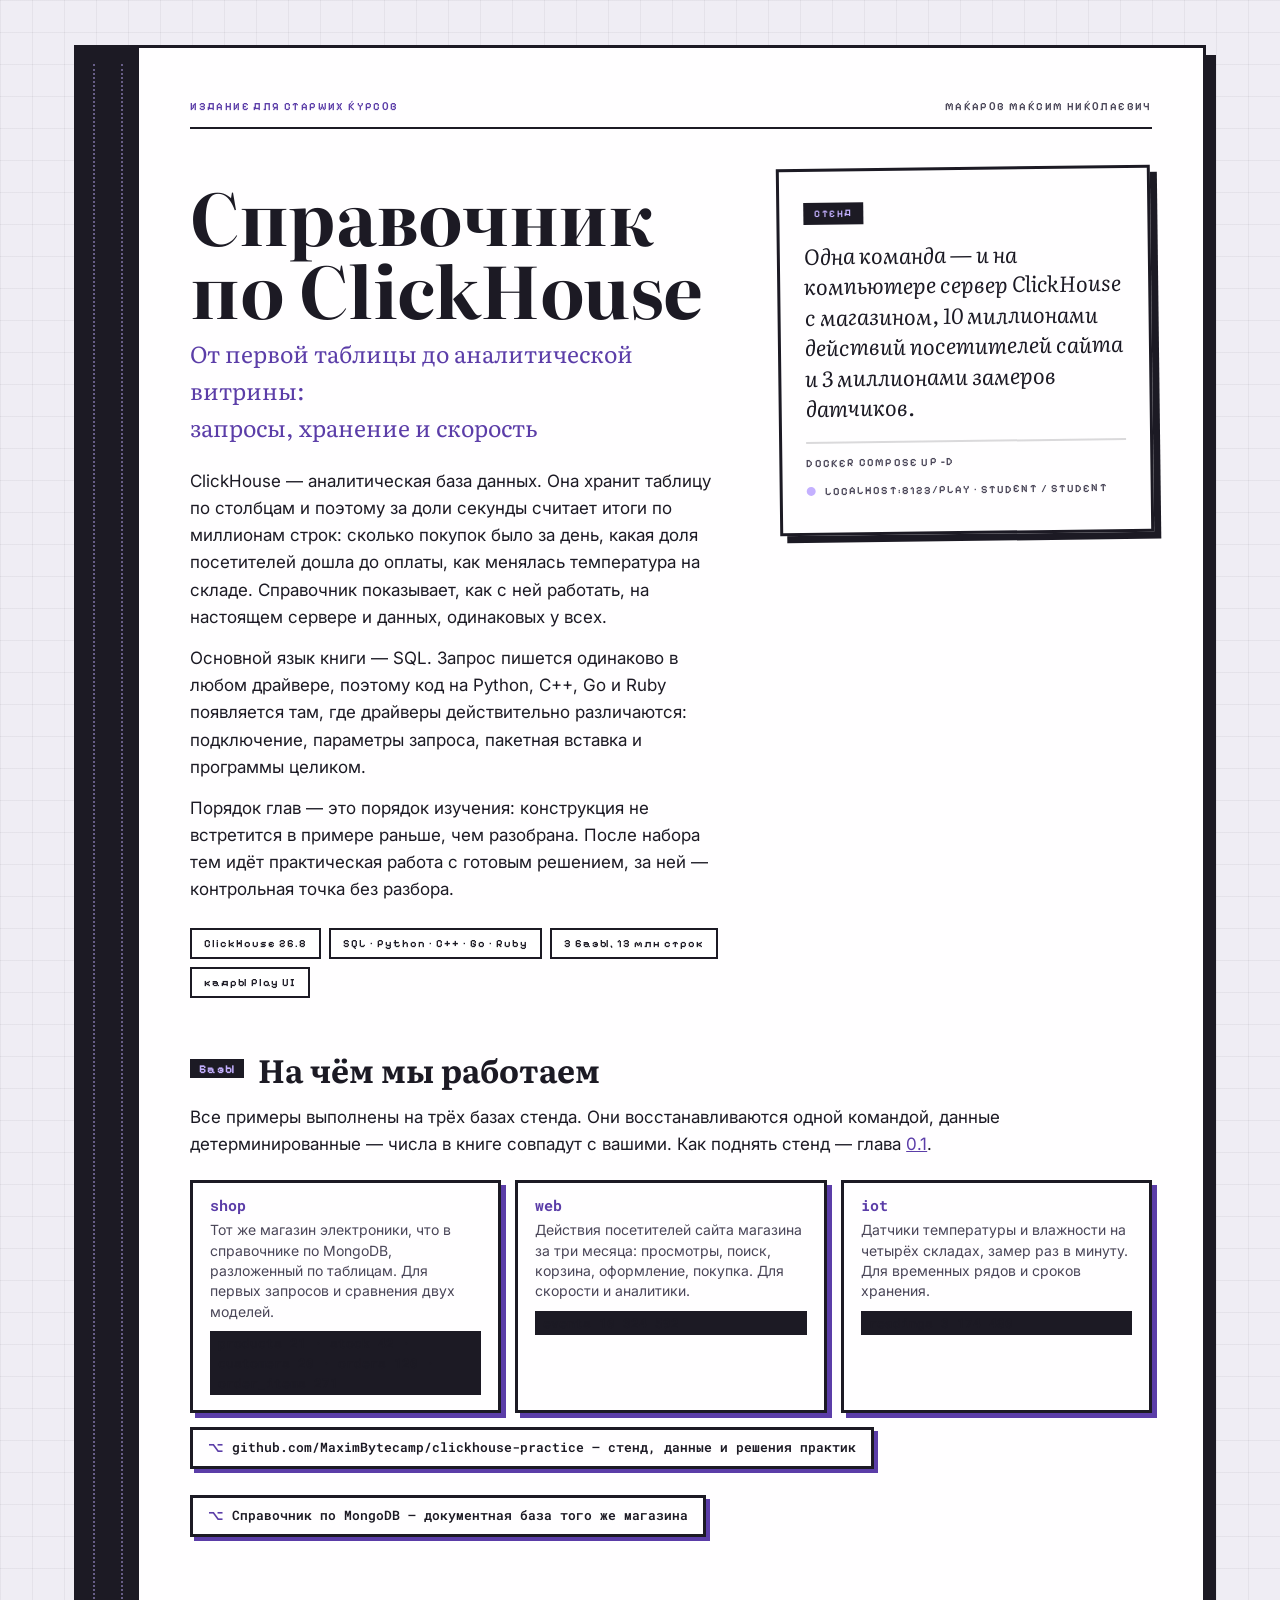
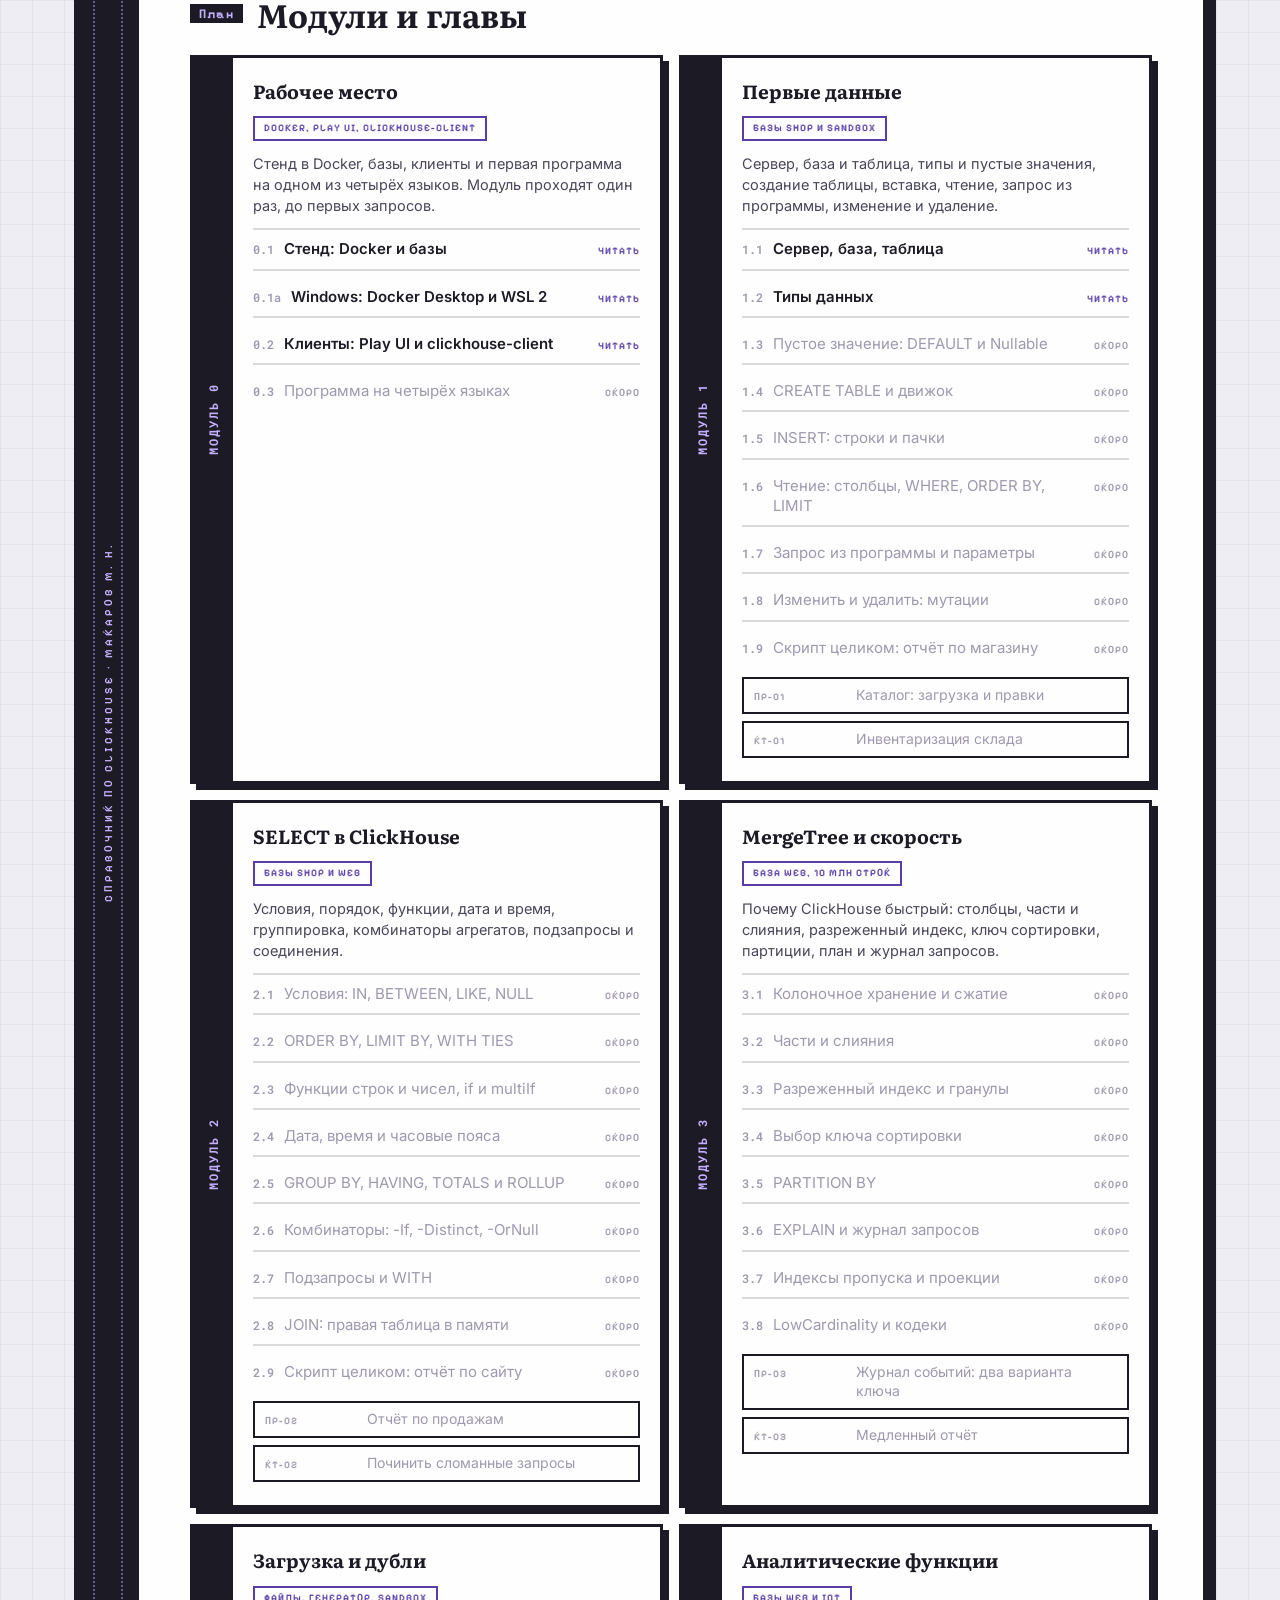
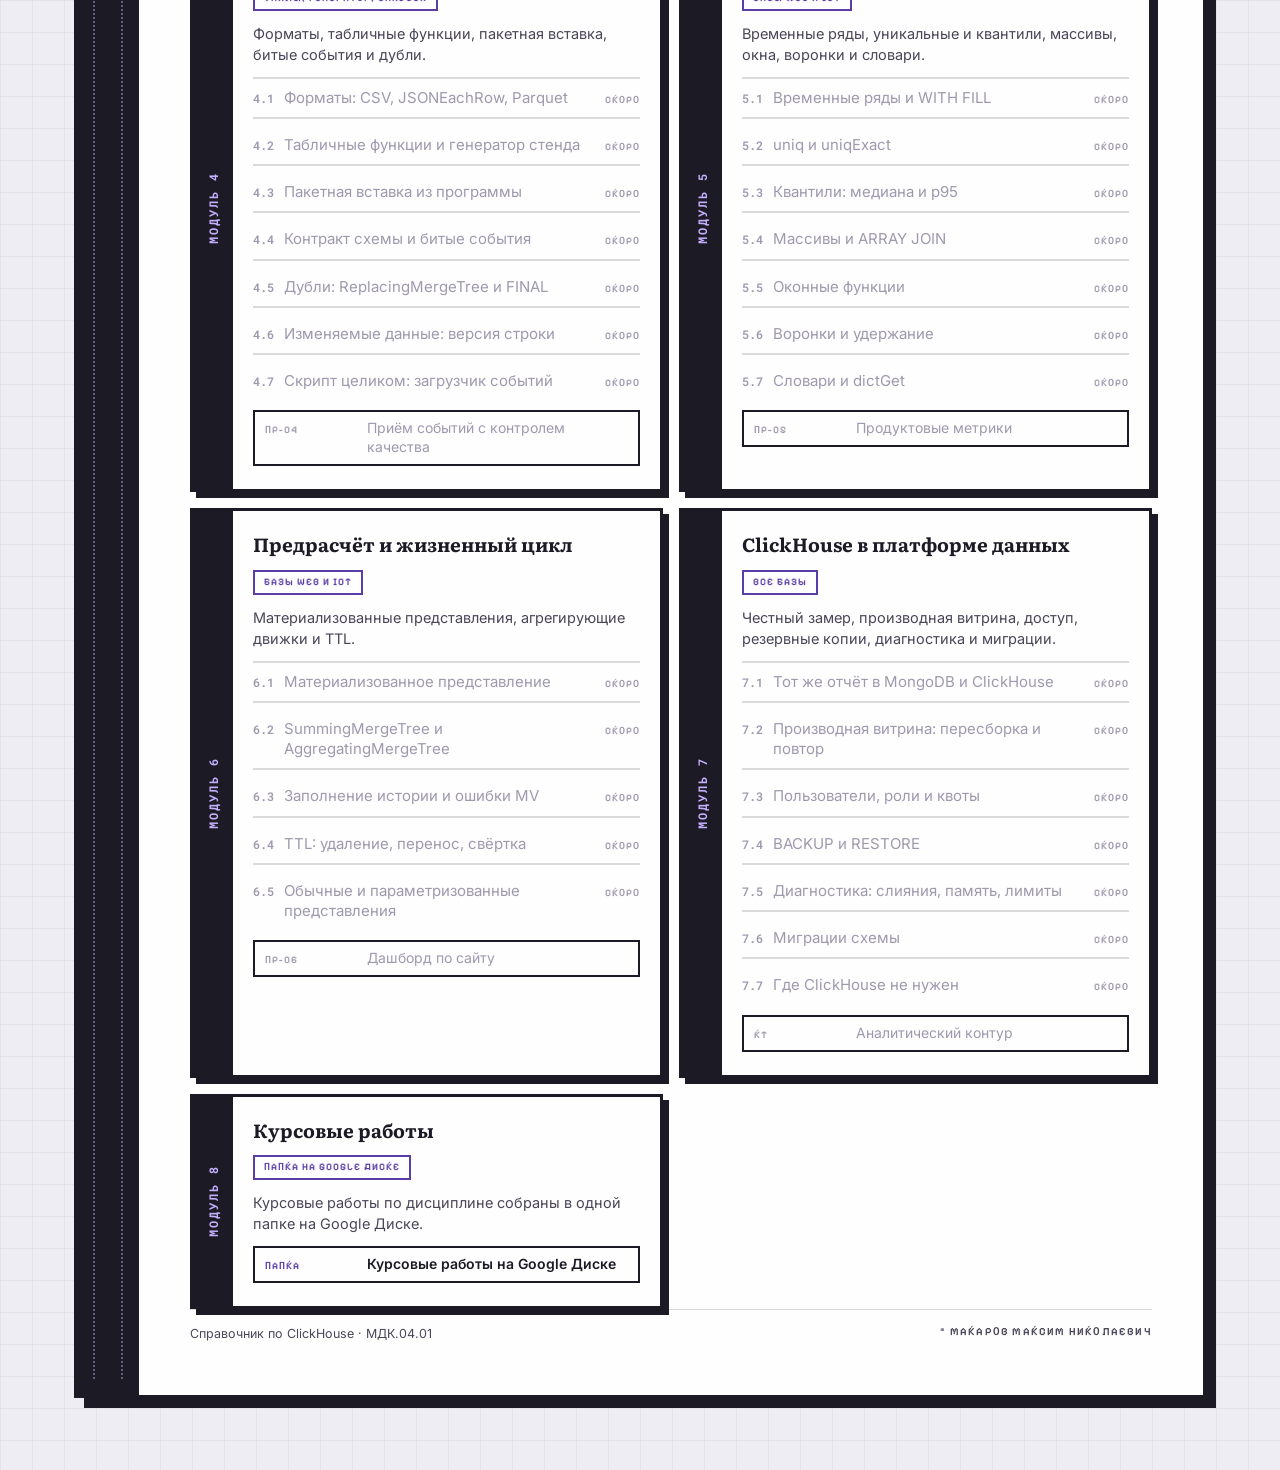
==== index.html @ 6fe7186e "Справочник по ClickHouse: глава 0.1а «Windows: Docker Desktop и WSL 2» — слои снизу вверх (схема и «" ====
<!doctype html>
<html lang="ru">
<head>
  <meta charset="utf-8">
  <meta name="viewport" content="width=device-width, initial-scale=1">
  <meta name="theme-color" content="#1C1A24">
  <title>Справочник по ClickHouse</title>
  <link rel="preconnect" href="https://fonts.googleapis.com">
  <link rel="preconnect" href="https://fonts.gstatic.com" crossorigin>
  <link href="https://fonts.googleapis.com/css2?family=Inter:wght@400;500;600;700;800&family=Literata:ital,opsz,wght@0,7..72,600;0,7..72,700;1,7..72,400&family=Pixelify+Sans:wght@500;600;700&family=Roboto+Mono:wght@400;500;700&display=swap" rel="stylesheet">
  <link rel="stylesheet" href="styles.css">
  <style>
    .cover { display: grid; grid-template-columns: minmax(0, 1.15fr) minmax(260px, .8fr); gap: clamp(24px, 4vw, 56px); align-items: start; }
    .cover h1 { margin: 12px 0 10px; font-family: var(--display); font-size: clamp(36px, 5.6vw, 74px); line-height: 1.02; letter-spacing: -.5px; }
    .cover__sub { margin: 0 0 22px; font-family: var(--display); font-size: clamp(17px, 1.8vw, 26px); color: var(--leaf); }
    .cover__meta { display: flex; flex-wrap: wrap; gap: 8px; margin: 24px 0 0; }
    .cover__meta span { padding: 8px 12px; border: 2px solid var(--ink); background: #fff; font: 600 11px/1 var(--pixel); letter-spacing: 1px; }

    /* Обложка справа: лист-логотип и живой сервер. */
    .card-stand { padding: 26px 24px 22px; border: 3px solid var(--ink); background: var(--page); box-shadow: 7px 7px 0 var(--ink); transform: rotate(-.7deg); }
    .card-stand__tag { display: inline-block; margin: 0 0 16px; padding: 6px 11px; background: var(--ink); color: var(--leaf-bright); font: 600 10px/1 var(--pixel); letter-spacing: 1.4px; text-transform: uppercase; }
    .card-stand blockquote { margin: 0 0 18px; font-family: var(--display); font-style: italic; font-size: clamp(18px, 1.7vw, 24px); line-height: 1.4; }
    .card-stand__sign { display: block; padding-top: 12px; border-top: 2px solid var(--rule); font: 600 11px/1.5 var(--pixel); letter-spacing: 1.2px; text-transform: uppercase; color: var(--ink-soft); }
    .card-stand__live { display: flex; align-items: center; gap: 9px; margin-top: 14px; font: 600 11px/1 var(--pixel); letter-spacing: 1.1px; text-transform: uppercase; color: var(--ink-soft); }

    .dbs { display: grid; grid-template-columns: repeat(auto-fit, minmax(230px, 1fr)); gap: 14px; margin: 22px 0 8px; }
    .db { padding: 15px 17px; border: 3px solid var(--ink); background: var(--page); box-shadow: 5px 5px 0 var(--leaf); }
    .db b { display: block; font: 700 15px/1 var(--mono); color: var(--leaf); margin-bottom: 7px; }
    .db p { margin: 0 0 9px; font-size: 14px; line-height: 1.45; color: var(--ink-soft); }
    .db code { display: block; font-size: 12.5px; color: var(--ink); }

    .modules { display: grid; grid-template-columns: repeat(auto-fill, minmax(min(330px, 100%), 1fr)); gap: 16px; margin-top: 22px; }
    .module { display: grid; grid-template-columns: 40px minmax(0, 1fr); border: 3px solid var(--ink); background: var(--page); box-shadow: 6px 6px 0 var(--ink); }
    .module__spine { background: var(--ink); color: var(--leaf-bright); display: flex; align-items: center; justify-content: center; }
    .module__spine b { writing-mode: vertical-rl; transform: rotate(180deg); font: 700 12px/1 var(--mono); letter-spacing: 2px; }
    .module__body { padding: 18px 20px 16px; }
    .module h3 { margin: 0 0 6px; font-family: var(--display); font-size: 19px; }
    .module > .module__body > p { margin: 0 0 12px; font-size: 14.5px; line-height: 1.45; color: var(--ink-soft); }
    .module__db { display: inline-block; margin-bottom: 12px; padding: 3px 9px; border: 2px solid var(--leaf); font: 600 10px/1.5 var(--pixel); letter-spacing: 1px; text-transform: uppercase; color: var(--leaf); }
    .toc { margin: 0; padding: 0; list-style: none; border-top: 2px solid var(--rule); }
    .toc li { border-bottom: 2px solid var(--rule); }
    .toc li:last-child { border-bottom: 0; }
    .toc a, .toc s { display: flex; align-items: baseline; gap: 10px; padding: 9px 0; text-decoration: none; font-size: 15px; }
    .toc a { color: var(--ink); font-weight: 600; }
    .toc a:hover { color: var(--leaf); }
    .toc s { color: var(--ink-faint); text-decoration: none; }
    .toc a > span, .toc s > span { flex: 1 1 auto; min-width: 0; line-height: 1.35; }
    .toc b { flex: 0 0 auto; font: 600 12px/1.4 var(--mono); color: var(--ink-faint); }
    .toc em { flex: 0 0 auto; margin-left: auto; font: 600 10px/1 var(--pixel); letter-spacing: 1px; text-transform: uppercase; font-style: normal; color: var(--leaf); }
    .toc s em { color: var(--ink-faint); }
    .toc--work { margin-top: 10px; border-top: 0; }
    .toc--work li { border-bottom: 0; }
    .toc--work a, .toc--work s { padding: 7px 10px; margin-top: 6px; border: 2px solid var(--ink); font-size: 14px; }
    .toc--work .work-kind { font: 600 10px/1 var(--pixel); letter-spacing: 1px; text-transform: uppercase; color: var(--leaf); }
    .toc--work s .work-kind { color: var(--ink-faint); }
    /* Подпись вида работы — колонка постоянной ширины: название не наезжает на неё и не съезжает к середине. */
    .toc--work .work-kind { flex: 0 0 92px; white-space: nowrap; }
    /* Карточка соседнего справочника System design: заметнее обычной ссылки. */
    .sd-card { display: grid; grid-template-columns: minmax(0, 1fr) auto; gap: 14px 22px; align-items: center; margin: 22px 0 10px; padding: 20px 22px; border: 3px solid var(--ink); background: var(--ink); color: #fff; text-decoration: none; box-shadow: 8px 8px 0 #0B6E8A; transition: transform .15s ease, box-shadow .15s ease; }
    .sd-card:hover { color: #fff; transform: translate(-2px, -2px); box-shadow: 10px 10px 0 var(--leaf-bright); }
    .sd-card__scheme { grid-column: 1 / -1; display: flex; flex-wrap: wrap; align-items: center; gap: 6px; }
    .sd-card__scheme i { padding: 4px 9px; border: 2px solid #4FC3DD; color: #D6EEF3; font: 600 11px/1.3 var(--mono); font-style: normal; }
    .sd-card__scheme b { color: #4FC3DD; font: 700 14px/1 var(--mono); }
    .sd-card__text { display: block; }
    .sd-card__tag { display: block; margin-bottom: 4px; font: 600 10.5px/1.4 var(--pixel); letter-spacing: 1.3px; text-transform: uppercase; color: #4FC3DD; }
    .sd-card strong { display: block; margin-bottom: 6px; font-family: var(--display); font-size: clamp(21px, 2.4vw, 28px); line-height: 1.15; }
    .sd-card__text > span:last-child { display: block; font-size: 15px; line-height: 1.5; color: #C8D9D2; }
    .sd-card__go { padding: 12px 18px; background: #4FC3DD; color: var(--ink); font: 700 12px/1.3 var(--mono); letter-spacing: 1px; text-transform: uppercase; white-space: nowrap; }
    @media (max-width: 700px) { .sd-card { grid-template-columns: 1fr; } .sd-card__go { justify-self: start; } }
  </style>
</head>
<body>
  <div class="book">
    <div class="book__body">
      <div class="spine"><span>Справочник по ClickHouse · Макаров М. Н.</span></div>

      <main class="leaf">
        <div class="running">
          <p class="eyebrow">Издание для старших курсов</p>
          <p class="running__folio">Макаров Максим Николаевич</p>
        </div>

        <section class="cover">
          <div>
            <h1>Справочник<br>по ClickHouse</h1>
            <p class="cover__sub">От первой таблицы до аналитической витрины:<br>запросы, хранение и скорость</p>
            <p>ClickHouse — аналитическая база данных. Она хранит таблицу по столбцам и поэтому за доли секунды считает итоги по миллионам строк: сколько покупок было за день, какая доля посетителей дошла до оплаты, как менялась температура на складе. Справочник показывает, как с ней работать, на настоящем сервере и данных, одинаковых у всех.</p>
            <p>Основной язык книги — SQL. Запрос пишется одинаково в любом драйвере, поэтому код на Python, C++, Go и Ruby появляется там, где драйверы действительно различаются: подключение, параметры запроса, пакетная вставка и программы целиком.</p>
            <p>Порядок глав — это порядок изучения: конструкция не встретится в примере раньше, чем разобрана. После набора тем идёт практическая работа с готовым решением, за ней — контрольная точка без разбора.</p>
            <div class="cover__meta">
              <span>ClickHouse 26.8</span><span>SQL · Python · C++ · Go · Ruby</span><span>3 базы, 13 млн строк</span><span>кадры Play UI</span>
            </div>
          </div>

          <aside class="card-stand">
            <span class="card-stand__tag">Стенд</span>
            <blockquote>Одна команда — и на компьютере сервер ClickHouse с магазином, 10 миллионами действий посетителей сайта и 3 миллионами замеров датчиков.</blockquote>
            <span class="card-stand__sign">docker compose up -d</span>
            <p class="card-stand__live"><span class="pulse"></span> localhost:8123/play · student / student</p>
          </aside>
        </section>

        <h2><span class="sec">Базы</span>На чём мы работаем</h2>
        <p>Все примеры выполнены на трёх базах стенда. Они восстанавливаются одной командой, данные детерминированные — числа в книге совпадут с вашими. Как поднять стенд — глава <a href="temy/01-stend/index.html">0.1</a>.</p>
        <div class="dbs">
          <article class="db">
            <b>shop</b>
            <p>Тот же магазин электроники, что в справочнике по MongoDB, разложенный по таблицам. Для первых запросов и сравнения двух моделей.</p>
            <code>products 21 · stock 42 · customers 20 · orders 120 · order_items 271</code>
          </article>
          <article class="db">
            <b>web</b>
            <p>Действия посетителей сайта магазина за три месяца: просмотры, поиск, корзина, оформление, покупка. Для скорости и аналитики.</p>
            <code>events 10 324 592</code>
          </article>
          <article class="db">
            <b>iot</b>
            <p>Датчики температуры и влажности на четырёх складах, замер раз в минуту. Для временных рядов и сроков хранения.</p>
            <code>readings 3 174 480</code>
          </article>
        </div>
        <p><a class="repo" href="https://github.com/MaximBytecamp/clickhouse-practice">github.com/MaximBytecamp/clickhouse-practice — стенд, данные и решения практик</a></p>
        <p><a class="repo" href="https://maximbytecamp.github.io/mongodb_theory_makarov/">Справочник по MongoDB — документная база того же магазина</a></p>

        <h2 id="modules"><span class="sec">План</span>Модули и главы</h2>

        <div class="modules">
          <article class="module">
            <div class="module__spine"><b>МОДУЛЬ 0</b></div>
            <div class="module__body">
              <h3>Рабочее место</h3>
              <span class="module__db">Docker, Play UI, clickhouse-client</span>
              <p>Стенд в Docker, базы, клиенты и первая программа на одном из четырёх языков. Модуль проходят один раз, до первых запросов.</p>
              <ul class="toc">
                <li><a href="temy/01-stend/index.html"><b>0.1</b><span>Стенд: Docker и базы</span><em>читать</em></a></li>
                <li><a href="temy/01a-windows-wsl/index.html"><b>0.1а</b><span>Windows: Docker Desktop и WSL 2</span><em>читать</em></a></li>
                <li><a href="temy/02-klienty/index.html"><b>0.2</b><span>Клиенты: Play UI и clickhouse-client</span><em>читать</em></a></li>
                <li><s><b>0.3</b><span>Программа на четырёх языках</span><em>скоро</em></s></li>
              </ul>
            </div>
          </article>
          <article class="module">
            <div class="module__spine"><b>МОДУЛЬ 1</b></div>
            <div class="module__body">
              <h3>Первые данные</h3>
              <span class="module__db">базы shop и sandbox</span>
              <p>Сервер, база и таблица, типы и пустые значения, создание таблицы, вставка, чтение, запрос из программы, изменение и удаление.</p>
              <ul class="toc">
                <li><a href="temy/11-server-baza-tablica/index.html"><b>1.1</b><span>Сервер, база, таблица</span><em>читать</em></a></li>
                <li><a href="temy/12-tipy/index.html"><b>1.2</b><span>Типы данных</span><em>читать</em></a></li>
                <li><s><b>1.3</b><span>Пустое значение: DEFAULT и Nullable</span><em>скоро</em></s></li>
                <li><s><b>1.4</b><span>CREATE TABLE и движок</span><em>скоро</em></s></li>
                <li><s><b>1.5</b><span>INSERT: строки и пачки</span><em>скоро</em></s></li>
                <li><s><b>1.6</b><span>Чтение: столбцы, WHERE, ORDER BY, LIMIT</span><em>скоро</em></s></li>
                <li><s><b>1.7</b><span>Запрос из программы и параметры</span><em>скоро</em></s></li>
                <li><s><b>1.8</b><span>Изменить и удалить: мутации</span><em>скоро</em></s></li>
                <li><s><b>1.9</b><span>Скрипт целиком: отчёт по магазину</span><em>скоро</em></s></li>
              </ul>
              <ul class="toc toc--work">
                <li><s><span class="work-kind">ПР-01</span><span>Каталог: загрузка и правки</span></s></li>
                <li><s><span class="work-kind">КТ-01</span><span>Инвентаризация склада</span></s></li>
              </ul>
            </div>
          </article>
          <article class="module">
            <div class="module__spine"><b>МОДУЛЬ 2</b></div>
            <div class="module__body">
              <h3>SELECT в ClickHouse</h3>
              <span class="module__db">базы shop и web</span>
              <p>Условия, порядок, функции, дата и время, группировка, комбинаторы агрегатов, подзапросы и соединения.</p>
              <ul class="toc">
                <li><s><b>2.1</b><span>Условия: IN, BETWEEN, LIKE, NULL</span><em>скоро</em></s></li>
                <li><s><b>2.2</b><span>ORDER BY, LIMIT BY, WITH TIES</span><em>скоро</em></s></li>
                <li><s><b>2.3</b><span>Функции строк и чисел, if и multiIf</span><em>скоро</em></s></li>
                <li><s><b>2.4</b><span>Дата, время и часовые пояса</span><em>скоро</em></s></li>
                <li><s><b>2.5</b><span>GROUP BY, HAVING, TOTALS и ROLLUP</span><em>скоро</em></s></li>
                <li><s><b>2.6</b><span>Комбинаторы: -If, -Distinct, -OrNull</span><em>скоро</em></s></li>
                <li><s><b>2.7</b><span>Подзапросы и WITH</span><em>скоро</em></s></li>
                <li><s><b>2.8</b><span>JOIN: правая таблица в памяти</span><em>скоро</em></s></li>
                <li><s><b>2.9</b><span>Скрипт целиком: отчёт по сайту</span><em>скоро</em></s></li>
              </ul>
              <ul class="toc toc--work">
                <li><s><span class="work-kind">ПР-02</span><span>Отчёт по продажам</span></s></li>
                <li><s><span class="work-kind">КТ-02</span><span>Починить сломанные запросы</span></s></li>
              </ul>
            </div>
          </article>
          <article class="module">
            <div class="module__spine"><b>МОДУЛЬ 3</b></div>
            <div class="module__body">
              <h3>MergeTree и скорость</h3>
              <span class="module__db">база web, 10 млн строк</span>
              <p>Почему ClickHouse быстрый: столбцы, части и слияния, разреженный индекс, ключ сортировки, партиции, план и журнал запросов.</p>
              <ul class="toc">
                <li><s><b>3.1</b><span>Колоночное хранение и сжатие</span><em>скоро</em></s></li>
                <li><s><b>3.2</b><span>Части и слияния</span><em>скоро</em></s></li>
                <li><s><b>3.3</b><span>Разреженный индекс и гранулы</span><em>скоро</em></s></li>
                <li><s><b>3.4</b><span>Выбор ключа сортировки</span><em>скоро</em></s></li>
                <li><s><b>3.5</b><span>PARTITION BY</span><em>скоро</em></s></li>
                <li><s><b>3.6</b><span>EXPLAIN и журнал запросов</span><em>скоро</em></s></li>
                <li><s><b>3.7</b><span>Индексы пропуска и проекции</span><em>скоро</em></s></li>
                <li><s><b>3.8</b><span>LowCardinality и кодеки</span><em>скоро</em></s></li>
              </ul>
              <ul class="toc toc--work">
                <li><s><span class="work-kind">ПР-03</span><span>Журнал событий: два варианта ключа</span></s></li>
                <li><s><span class="work-kind">КТ-03</span><span>Медленный отчёт</span></s></li>
              </ul>
            </div>
          </article>
          <article class="module">
            <div class="module__spine"><b>МОДУЛЬ 4</b></div>
            <div class="module__body">
              <h3>Загрузка и дубли</h3>
              <span class="module__db">файлы, генератор, sandbox</span>
              <p>Форматы, табличные функции, пакетная вставка, битые события и дубли.</p>
              <ul class="toc">
                <li><s><b>4.1</b><span>Форматы: CSV, JSONEachRow, Parquet</span><em>скоро</em></s></li>
                <li><s><b>4.2</b><span>Табличные функции и генератор стенда</span><em>скоро</em></s></li>
                <li><s><b>4.3</b><span>Пакетная вставка из программы</span><em>скоро</em></s></li>
                <li><s><b>4.4</b><span>Контракт схемы и битые события</span><em>скоро</em></s></li>
                <li><s><b>4.5</b><span>Дубли: ReplacingMergeTree и FINAL</span><em>скоро</em></s></li>
                <li><s><b>4.6</b><span>Изменяемые данные: версия строки</span><em>скоро</em></s></li>
                <li><s><b>4.7</b><span>Скрипт целиком: загрузчик событий</span><em>скоро</em></s></li>
              </ul>
              <ul class="toc toc--work">
                <li><s><span class="work-kind">ПР-04</span><span>Приём событий с контролем качества</span></s></li>
              </ul>
            </div>
          </article>
          <article class="module">
            <div class="module__spine"><b>МОДУЛЬ 5</b></div>
            <div class="module__body">
              <h3>Аналитические функции</h3>
              <span class="module__db">базы web и iot</span>
              <p>Временные ряды, уникальные и квантили, массивы, окна, воронки и словари.</p>
              <ul class="toc">
                <li><s><b>5.1</b><span>Временные ряды и WITH FILL</span><em>скоро</em></s></li>
                <li><s><b>5.2</b><span>uniq и uniqExact</span><em>скоро</em></s></li>
                <li><s><b>5.3</b><span>Квантили: медиана и p95</span><em>скоро</em></s></li>
                <li><s><b>5.4</b><span>Массивы и ARRAY JOIN</span><em>скоро</em></s></li>
                <li><s><b>5.5</b><span>Оконные функции</span><em>скоро</em></s></li>
                <li><s><b>5.6</b><span>Воронки и удержание</span><em>скоро</em></s></li>
                <li><s><b>5.7</b><span>Словари и dictGet</span><em>скоро</em></s></li>
              </ul>
              <ul class="toc toc--work">
                <li><s><span class="work-kind">ПР-05</span><span>Продуктовые метрики</span></s></li>
              </ul>
            </div>
          </article>
          <article class="module">
            <div class="module__spine"><b>МОДУЛЬ 6</b></div>
            <div class="module__body">
              <h3>Предрасчёт и жизненный цикл</h3>
              <span class="module__db">базы web и iot</span>
              <p>Материализованные представления, агрегирующие движки и TTL.</p>
              <ul class="toc">
                <li><s><b>6.1</b><span>Материализованное представление</span><em>скоро</em></s></li>
                <li><s><b>6.2</b><span>SummingMergeTree и AggregatingMergeTree</span><em>скоро</em></s></li>
                <li><s><b>6.3</b><span>Заполнение истории и ошибки MV</span><em>скоро</em></s></li>
                <li><s><b>6.4</b><span>TTL: удаление, перенос, свёртка</span><em>скоро</em></s></li>
                <li><s><b>6.5</b><span>Обычные и параметризованные представления</span><em>скоро</em></s></li>
              </ul>
              <ul class="toc toc--work">
                <li><s><span class="work-kind">ПР-06</span><span>Дашборд по сайту</span></s></li>
              </ul>
            </div>
          </article>
          <article class="module">
            <div class="module__spine"><b>МОДУЛЬ 7</b></div>
            <div class="module__body">
              <h3>ClickHouse в платформе данных</h3>
              <span class="module__db">все базы</span>
              <p>Честный замер, производная витрина, доступ, резервные копии, диагностика и миграции.</p>
              <ul class="toc">
                <li><s><b>7.1</b><span>Тот же отчёт в MongoDB и ClickHouse</span><em>скоро</em></s></li>
                <li><s><b>7.2</b><span>Производная витрина: пересборка и повтор</span><em>скоро</em></s></li>
                <li><s><b>7.3</b><span>Пользователи, роли и квоты</span><em>скоро</em></s></li>
                <li><s><b>7.4</b><span>BACKUP и RESTORE</span><em>скоро</em></s></li>
                <li><s><b>7.5</b><span>Диагностика: слияния, память, лимиты</span><em>скоро</em></s></li>
                <li><s><b>7.6</b><span>Миграции схемы</span><em>скоро</em></s></li>
                <li><s><b>7.7</b><span>Где ClickHouse не нужен</span><em>скоро</em></s></li>
              </ul>
              <ul class="toc toc--work">
                <li><s><span class="work-kind">КТ</span><span>Аналитический контур</span></s></li>
              </ul>
            </div>
          </article>
          <article class="module">
            <div class="module__spine"><b>МОДУЛЬ 8</b></div>
            <div class="module__body">
              <h3>Курсовые работы</h3>
              <span class="module__db">папка на Google Диске</span>
              <p>Курсовые работы по дисциплине собраны в одной папке на Google Диске.</p>
              <ul class="toc toc--work">
                <li><a href="https://drive.google.com/drive/folders/1jJkZDFJcSgztaFWketCZnz65b5UvsKJO?usp=sharing" target="_blank" rel="noopener"><span class="work-kind">ПАПКА</span><span>Курсовые работы на Google Диске</span></a></li>
              </ul>
            </div>
          </article>
        </div>

        <div class="colophon">
          <span>Справочник по ClickHouse · МДК.04.01</span>
          <span class="author-line">© Макаров Максим Николаевич</span>
        </div>
      </main>
    </div>
  </div>
</body>
</html>
---- styles.css ----
/* Справочник по ClickHouse — типографика, книжная вёрстка и наглядные блоки.
   Автор: Макаров Максим Николаевич

   Файл разделён на части:
     1. переменные и основа        4. блоки данных (документ, коллекция)
     2. книга: корешок и страница  5. конвейер агрегации и анимации
     3. типографика главы          6. кадры Compass, практики, служебное      */

/* ── 1. Переменные и основа ──────────────────────────────────── */
:root {
  /* Палитра: графит и фиолетово-сиреневый. Светлая сирень — заливка и текст
     на чёрном; на светлом фоне акцентный текст — тёмно-фиолетовый. */
  --ink: #1C1A24;
  --ink-soft: #4A4658;
  --ink-faint: #9E99AD;
  --leaf: #5B3DA8;
  --leaf-bright: #C4B0FF;
  --leaf-pale: #F1ECFF;
  --clay: #C2410C;
  --clay-pale: #FDE3D3;
  --violet: #4B4F8A;
  --paper: #EFEDF4;
  --page: #FFFEFF;
  --rule: rgba(28, 26, 36, .16);
  --pixel: "Pixelify Sans", "Roboto Mono", monospace;
  --body: Inter, system-ui, -apple-system, sans-serif;
  --display: Literata, "PT Serif", Georgia, "Times New Roman", serif;
  --mono: "Roboto Mono", "SFMono-Regular", Consolas, monospace;
}

* { box-sizing: border-box; }

body {
  margin: 0;
  background: var(--paper);
  color: var(--ink);
  font-family: var(--body);
  font-size: 17px;
  line-height: 1.6;
  /* Фон-«миллиметровка»: намёк на разлинованную тетрадь, а не на экран. */
  background-image:
    linear-gradient(rgba(28, 26, 36, .05) 1px, transparent 1px),
    linear-gradient(90deg, rgba(28, 26, 36, .05) 1px, transparent 1px);
  background-size: 32px 32px;
  -webkit-font-smoothing: antialiased;
}

a { color: var(--leaf); }
a:hover { color: var(--ink); }
code, kbd, samp { font-family: var(--mono); }
:target { scroll-margin-top: 24px; }

.eyebrow {
  margin: 0;
  font: 600 11px/1.4 var(--pixel);
  letter-spacing: 1.4px;
  text-transform: uppercase;
  color: var(--leaf);
}
.author-line {
  font: 600 11px/1.5 var(--pixel);
  letter-spacing: 1.2px;
  text-transform: uppercase;
  color: var(--ink-soft);
}

/* ── 2. Книга: корешок и блок страниц ────────────────────────── */
.book { max-width: 1180px; margin: 0 auto; padding: 5vh 24px 8vh; }
.book__body {
  display: grid;
  grid-template-columns: 62px minmax(0, 1fr);
  border: 3px solid var(--ink);
  box-shadow: 10px 10px 0 var(--ink);
  background: var(--page);
}

.spine {
  position: relative;
  background: var(--ink);
  color: var(--leaf-pale);
  display: flex; align-items: center; justify-content: center;
  padding: 22px 0;
  overflow: hidden;
}
.spine span {
  writing-mode: vertical-rl;
  transform: rotate(180deg);
  font: 600 11px/1 var(--pixel);
  letter-spacing: 3px;
  text-transform: uppercase;
  white-space: nowrap;
  color: var(--leaf-bright);
}
/* Прошивка корешка — две пунктирные линии. */
.spine::before, .spine::after {
  content: "";
  position: absolute; top: 16px; bottom: 16px;
  border-left: 2px dotted rgba(196, 176, 255, .45);
}
.spine::before { left: 16px; }
.spine::after { right: 16px; }

.leaf { padding: clamp(28px, 4vw, 64px); min-width: 0; }

.running {
  display: flex; justify-content: space-between; align-items: baseline; gap: 16px;
  padding-bottom: 12px;
  border-bottom: 2px solid var(--ink);
  margin-bottom: clamp(24px, 3vw, 44px);
}
.running__folio { margin: 0; font: 600 11px/1.4 var(--pixel); letter-spacing: 1.4px; text-transform: uppercase; color: var(--ink-soft); }

/* ── 3. Типографика главы ────────────────────────────────────── */
.chapter-head { margin-bottom: 34px; }
.chapter-num {
  display: inline-block;
  padding: 5px 12px 4px;
  background: var(--ink); color: var(--leaf-bright);
  font: 700 13px/1 var(--pixel); letter-spacing: 2px;
}
.chapter-head h1 {
  margin: 14px 0 12px;
  font-family: var(--display);
  font-size: clamp(34px, 5vw, 58px);
  line-height: 1.04;
  font-weight: 700;
  letter-spacing: -.5px;
}
.lead { margin: 0 0 18px; font-size: clamp(18px, 1.5vw, 21px); line-height: 1.5; color: var(--ink-soft); }

.quote {
  margin: 0; padding: 14px 20px;
  border-left: 6px solid var(--leaf);
  background: var(--leaf-pale);
}
.quote p { margin: 0; font-family: var(--display); font-size: 18px; font-style: italic; }

h2 {
  display: flex; align-items: center; gap: 14px;
  margin: 52px 0 16px;
  font-family: var(--display); font-size: clamp(24px, 2.6vw, 32px); line-height: 1.2;
}
h2 .sec {
  flex: 0 0 auto;
  padding: 4px 9px 3px;
  background: var(--ink); color: var(--leaf-bright);
  font: 700 12px/1 var(--pixel); letter-spacing: 1px;
}
h3 { margin: 32px 0 10px; font-family: var(--display); font-size: 21px; }
p { margin: 0 0 14px; }
ul, ol { margin: 0 0 16px; padding-left: 22px; }
li { margin-bottom: 7px; }

.term { font-weight: 700; border-bottom: 2px solid var(--leaf-bright); }
strong { font-weight: 700; }

/* Паспорт темы — таблица-шапка главы. */
.passport {
  display: grid; grid-template-columns: repeat(4, minmax(0, 1fr));
  margin: 0 0 30px;
  border: 3px solid var(--ink);
  box-shadow: 6px 6px 0 var(--ink);
  background: var(--page);
}
.passport > div { padding: 13px 15px; border-right: 2px solid var(--rule); }
.passport > div:last-child { border-right: 0; }
.passport dt { font: 600 10px/1.3 var(--pixel); letter-spacing: 1.2px; text-transform: uppercase; color: var(--leaf); margin-bottom: 5px; }
.passport dd { margin: 0; font-size: 15px; line-height: 1.4; }

.contents {
  margin: 0 0 34px; padding: 16px 20px;
  border: 2px dashed var(--ink);
}
.contents b { display: block; font: 600 10px/1.3 var(--pixel); letter-spacing: 1.3px; text-transform: uppercase; color: var(--leaf); margin-bottom: 9px; }
.contents ol { columns: 2; column-gap: 34px; margin: 0; padding-left: 20px; font-size: 15px; }
.contents li { margin-bottom: 4px; break-inside: avoid; }
.contents a { color: var(--ink); text-decoration: none; border-bottom: 1px solid transparent; }
.contents a:hover { border-bottom-color: var(--leaf); }

/* Код и вывод. */
figure.code { margin: 20px 0; border: 3px solid var(--ink); box-shadow: 6px 6px 0 var(--ink); background: var(--page); overflow: hidden; }
figure.code figcaption {
  display: flex; justify-content: space-between; gap: 12px;
  padding: 8px 14px;
  background: var(--ink); color: var(--leaf-pale);
  font: 600 10.5px/1.4 var(--pixel); letter-spacing: 1.1px; text-transform: uppercase;
}
figure.code pre { margin: 0; padding: 15px 18px; overflow-x: auto; font: 400 14px/1.65 var(--mono); }
figure.code--out pre { background: #1C1A24; color: #E9E3FA; }
figure.code--out figcaption { background: var(--ink-soft); }

/* Кнопка копирования: подставляется скриптом в подпись блока кода.
   Блок с data-copy отдаёт в буфер не показанный текст, а строку из атрибута —
   так многострочная команда копируется одной строкой и не рвётся при вставке. */
.copy {
  flex: 0 0 auto; margin: -8px -14px -8px 0; padding: 8px 13px;
  border: 0; border-left: 2px solid rgba(215, 242, 228, .25);
  background: transparent; color: var(--leaf-bright); cursor: pointer;
  font: 600 10.5px/1.4 var(--pixel); letter-spacing: 1.1px; text-transform: uppercase;
}
.copy:hover { background: rgba(215, 242, 228, .12); }
.copy:focus-visible { outline: 2px solid var(--leaf-bright); outline-offset: -3px; }
.copy[data-state="done"] { color: #fff; background: var(--leaf); }
.copy[data-state="fail"] { color: #F0A882; }
figure.code--out .copy { border-left-color: rgba(215, 242, 228, .3); }
@media print { .copy { display: none; } }
.c { color: var(--ink-faint); }             /* комментарий  */
.k { color: var(--violet); font-weight: 700; }  /* ключевое слово */
.s { color: var(--clay); }                  /* строка       */
.n { color: var(--leaf); font-weight: 700; }/* число        */
.f { color: var(--ink); font-weight: 700; } /* функция      */
.o { color: var(--leaf); font-weight: 700; }/* оператор $   */
.fld { color: var(--violet); }              /* имя поля     */

.table-scroll { overflow-x: auto; margin: 18px 0; border: 3px solid var(--ink); box-shadow: 6px 6px 0 var(--ink); }
table { width: 100%; border-collapse: collapse; background: var(--page); font-size: 15px; }
th, td { padding: 9px 13px; text-align: left; vertical-align: top; border-bottom: 1px solid var(--rule); }
th { background: var(--leaf-pale); font: 600 11px/1.4 var(--pixel); letter-spacing: 1px; text-transform: uppercase; }
tbody tr:last-child td { border-bottom: 0; }
td code { font-size: 13.5px; }
.errors-table td:first-child { white-space: nowrap; }

.margin-note {
  margin: 20px 0; padding: 13px 17px;
  border-left: 6px solid var(--leaf);
  background: var(--leaf-pale);
  font-size: 15.5px;
}
.margin-note > b { display: block; font: 600 10.5px/1.3 var(--pixel); letter-spacing: 1.2px; text-transform: uppercase; margin-bottom: 6px; }
.margin-note p { margin: 0; }
.margin-note--warn { border-left-color: var(--clay); background: var(--clay-pale); }
.margin-note--warn b { color: var(--clay); }

details {
  margin: 0 0 10px; padding: 11px 16px;
  border: 2px solid var(--ink); background: var(--page);
}
summary { cursor: pointer; font-weight: 600; }
details[open] summary { margin-bottom: 9px; padding-bottom: 8px; border-bottom: 1px solid var(--rule); }
details p:last-child, details ul:last-child { margin-bottom: 0; }

.cheat { display: grid; grid-template-columns: repeat(auto-fit, minmax(230px, 1fr)); gap: 14px; margin: 20px 0; }
.cheat > div { padding: 13px 15px; border: 3px solid var(--ink); box-shadow: 5px 5px 0 var(--ink); background: var(--page); }
.cheat > div > b { display: block; font: 600 10.5px/1.3 var(--pixel); letter-spacing: 1.1px; text-transform: uppercase; color: var(--leaf); margin-bottom: 8px; }
.cheat > div > code { display: block; margin-bottom: 4px; font-size: 13px; white-space: pre-wrap; word-break: break-word; }

.pager { display: flex; justify-content: space-between; gap: 16px; flex-wrap: wrap; margin: 46px 0 22px; padding-top: 18px; border-top: 2px solid var(--ink); }
.pager a { font-weight: 600; text-decoration: none; }
.pager a:hover { text-decoration: underline; }

.colophon { display: flex; justify-content: space-between; gap: 16px; flex-wrap: wrap; padding-top: 14px; border-top: 1px solid var(--rule); font-size: 12.5px; color: var(--ink-soft); }

/* ── 4. Блоки данных: документ, коллекция, поля ──────────────── */
/* Карточка документа BSON: подписанная «бумажка», а не кусок кода. */
.doc {
  border: 3px solid var(--ink); box-shadow: 6px 6px 0 var(--ink);
  background: var(--page); margin: 18px 0; overflow: hidden;
}
.doc__bar {
  display: flex; justify-content: space-between; gap: 12px; align-items: center;
  padding: 7px 13px; background: var(--ink); color: var(--leaf-pale);
  font: 600 10.5px/1.4 var(--pixel); letter-spacing: 1.1px; text-transform: uppercase;
}
.doc__body { padding: 13px 16px; font: 400 14px/1.75 var(--mono); overflow-x: auto; }
.doc__body .fld { color: var(--violet); }
.doc__body .type {
  display: inline-block; margin-left: 8px; padding: 0 6px;
  border: 1px solid var(--ink-faint); border-radius: 9px;
  font: 600 10px/1.6 var(--pixel); letter-spacing: .6px; text-transform: uppercase; color: var(--ink-soft);
}
.doc--hit { box-shadow: 6px 6px 0 var(--leaf); border-color: var(--leaf); }
.doc--miss { opacity: .5; }

/* Сетка документов = коллекция. */
.collection { display: grid; grid-template-columns: repeat(auto-fit, minmax(240px, 1fr)); gap: 14px; margin: 20px 0; }
.collection .doc { margin: 0; }

/* Два способа записать один запрос: оболочка и Python. */
.duo { display: grid; grid-template-columns: repeat(auto-fit, minmax(280px, 1fr)); gap: 16px; margin: 20px 0; }
.duo figure.code { margin: 0; }

/* Поясняющая раскладка «оператор → что делает → сколько нашёл». */
.ops { display: grid; gap: 10px; margin: 20px 0; }
.ops > div {
  display: grid; grid-template-columns: 128px minmax(0, 1fr) auto; gap: 14px; align-items: center;
  padding: 10px 14px; border: 2px solid var(--ink); background: var(--page);
}
.ops b { font: 700 14px/1 var(--mono); color: var(--leaf); }
.ops span { font-size: 15px; }
.ops i {
  font-style: normal; padding: 3px 10px; background: var(--ink); color: var(--leaf-bright);
  font: 600 11px/1.5 var(--pixel); letter-spacing: 1px; white-space: nowrap;
}

/* Числовой акцент — результат прогона. */
.stat { display: flex; flex-wrap: wrap; gap: 12px; margin: 20px 0; }
.stat > span { flex: 1 1 150px; padding: 12px 15px; border: 3px solid var(--ink); box-shadow: 5px 5px 0 var(--leaf); background: var(--page); }
.stat strong { display: block; font-family: var(--display); font-size: 30px; line-height: 1; margin-bottom: 5px; }
.stat em { font-style: normal; font-size: 13.5px; color: var(--ink-soft); }

/* ── 5. Конвейер агрегации и анимации ────────────────────────── */
.pipeline { display: flex; flex-wrap: wrap; align-items: stretch; gap: 0; margin: 22px 0; }
.pipeline__stage {
  flex: 1 1 150px; min-width: 0;
  padding: 12px 14px;
  border: 3px solid var(--ink); border-right-width: 0;
  background: var(--page);
}
.pipeline__stage:last-child { border-right-width: 3px; }
.pipeline__stage b { display: block; font: 700 14px/1.3 var(--mono); color: var(--leaf); margin-bottom: 5px; }
.pipeline__stage span { display: block; font-size: 13.5px; color: var(--ink-soft); line-height: 1.4; }
.pipeline__stage em { display: block; margin-top: 7px; font-style: normal; font: 600 10.5px/1.4 var(--pixel); letter-spacing: 1px; text-transform: uppercase; color: var(--ink); }
.pipeline__stage.is-lit { background: var(--leaf-pale); }

/* Документы, «текущие» через конвейер. Движение — по кругу, бесконечно. */
.flow { position: relative; height: 46px; margin: -6px 0 22px; border: 2px dashed var(--rule); border-top: 0; overflow: hidden; }
.flow i {
  position: absolute; top: 13px; left: -26px;
  width: 20px; height: 20px;
  background: var(--leaf-bright); border: 2px solid var(--ink);
  animation: flow-move 6s linear infinite;
}
.flow i:nth-child(2) { animation-delay: 1.2s; background: var(--leaf-pale); }
.flow i:nth-child(3) { animation-delay: 2.4s; }
.flow i:nth-child(4) { animation-delay: 3.6s; background: var(--leaf-pale); }
.flow i:nth-child(5) { animation-delay: 4.8s; }
@keyframes flow-move {
  from { left: -26px; }
  to   { left: 102%; }
}

/* Фильтр: документы, которые прошли, и те, что отсеялись. */
.sieve { display: grid; grid-template-columns: repeat(auto-fit, minmax(120px, 1fr)); gap: 10px; margin: 20px 0; }
.sieve > span {
  padding: 10px 12px; border: 2px solid var(--ink); background: var(--page);
  font: 400 13px/1.5 var(--mono);
  transition: transform .25s ease, opacity .25s ease;
}
.sieve > span.pass { border-color: var(--leaf); box-shadow: 4px 4px 0 var(--leaf); }
.sieve > span.drop { opacity: .38; transform: translateY(6px); }
.sieve > span b { display: block; font: 600 10px/1.4 var(--pixel); letter-spacing: 1px; text-transform: uppercase; margin-bottom: 4px; }
.sieve > span.pass b { color: var(--leaf); }

/* Пульсация «сервер живой» — маленькая деталь на обложке. */
.pulse { display: inline-block; width: 9px; height: 9px; border-radius: 50%; background: var(--leaf-bright); animation: pulse 1.8s ease-in-out infinite; }
@keyframes pulse {
  0%, 100% { transform: scale(1); opacity: 1; }
  50% { transform: scale(1.55); opacity: .45; }
}

@media (prefers-reduced-motion: reduce) {
  .flow i, .pulse { animation: none; }
  .flow i { left: 40%; }
  * { scroll-behavior: auto; }
}

/* ── 5б. Переключатель языка драйвера ────────────────────────── */
/* Выбор хранится в localStorage и проставляется в <html data-lang>
   до отрисовки, поэтому блоки не мигают при загрузке. */
.langbar { display: flex; flex-wrap: wrap; align-items: center; gap: 6px; }
.langbar__label { margin-right: 4px; font: 600 10px/1.4 var(--pixel); letter-spacing: 1.2px; text-transform: uppercase; color: var(--ink-faint); }
.langbar button {
  padding: 5px 11px 4px;
  border: 2px solid var(--ink); background: var(--page); color: var(--ink-soft);
  font: 600 11px/1.3 var(--mono); letter-spacing: .3px; cursor: pointer;
}
.langbar button:hover { color: var(--ink); border-color: var(--leaf); }
.langbar button[aria-pressed="true"] {
  background: var(--ink); color: var(--leaf-bright);
  box-shadow: 3px 3px 0 var(--leaf);
}

/* Блоки кода, привязанные к языку: виден только выбранный.
   Правило намеренно ограничено .book — иначе оно накрывает сам <html data-lang>. */
.book [data-lang] { display: none; }
:root[data-lang="python"] .book [data-lang="python"],
:root[data-lang="cpp"] .book [data-lang="cpp"],
:root[data-lang="go"] .book [data-lang="go"],
:root[data-lang="ruby"] .book [data-lang="ruby"] { display: block; }
/* До запуска скрипта и без JS показываем Python. */
:root:not([data-lang]) .book [data-lang="python"] { display: block; }
/* Строчные вставки внутри абзаца остаются строчными, иначе текст рвётся на строки. */
:root[data-lang="python"] .book span[data-lang="python"],
:root[data-lang="cpp"] .book span[data-lang="cpp"],
:root[data-lang="go"] .book span[data-lang="go"],
:root[data-lang="ruby"] .book span[data-lang="ruby"],
:root:not([data-lang]) .book span[data-lang="python"] { display: inline; }

/* Строки в C++ и Go длиннее питоновских: чуть мельче кегль, чтобы
   в двухколоночной паре они помещались без горизонтальной прокрутки. */
:root[data-lang="cpp"] figure.code pre,
:root[data-lang="go"] figure.code pre { font-size: 13px; line-height: 1.6; }

/* Подпись языка в шапке блока кода. */
figure.code[data-lang] figcaption span:first-child { color: var(--leaf-bright); }

/* ── 6. Кадры Compass, практики, служебное ───────────────────── */
.shot { margin: 22px 0; border: 3px solid var(--ink); box-shadow: 6px 6px 0 var(--ink); background: var(--page); }
.shot img { display: block; width: 100%; height: auto; background: #fff; cursor: zoom-in; }
.shot figcaption { padding: 9px 14px; border-top: 2px solid var(--ink); font: 600 11px/1.5 var(--mono); color: var(--ink-soft); }

.lightbox { position: fixed; inset: 0; z-index: 90; display: none; place-items: center; padding: clamp(14px, 3vw, 42px); background: rgba(28, 26, 36, .9); cursor: zoom-out; }
.lightbox.is-open { display: grid; }
.lightbox figure { margin: 0; max-width: 100%; max-height: 100%; border: 3px solid var(--page); background: var(--page); }
.lightbox img { display: block; max-width: 100%; max-height: 86vh; width: auto; }
.lightbox figcaption { padding: 9px 14px; border-top: 2px solid var(--ink); font: 600 11px/1.5 var(--mono); color: var(--ink-soft); }
.lightbox__hint { position: absolute; bottom: 16px; left: 50%; transform: translateX(-50%); color: var(--leaf-pale); font: 600 10px/1 var(--pixel); letter-spacing: 1.4px; text-transform: uppercase; }

/* Карточка практики и контрольной точки. */
.work {
  margin: 26px 0; border: 3px solid var(--ink); box-shadow: 8px 8px 0 var(--leaf); background: var(--page);
}
.work__head { display: flex; flex-wrap: wrap; justify-content: space-between; gap: 10px; padding: 11px 16px; background: var(--ink); color: var(--leaf-pale); font: 600 11px/1.4 var(--pixel); letter-spacing: 1.3px; text-transform: uppercase; }
.work__body { padding: 16px 18px; }
.work__body h3:first-child { margin-top: 0; }
.work--check { box-shadow: 8px 8px 0 var(--clay); }
.work--check .work__head { background: var(--clay); }

.repo {
  display: inline-flex; align-items: center; gap: 9px;
  margin: 6px 0; padding: 9px 15px;
  border: 3px solid var(--ink); box-shadow: 4px 4px 0 var(--leaf);
  background: var(--page); color: var(--ink);
  font: 600 13px/1.3 var(--mono); text-decoration: none;
}
.repo:hover { box-shadow: 4px 4px 0 var(--ink); color: var(--ink); }
.repo::before { content: "⌥"; font-family: var(--pixel); color: var(--leaf); }

@media (max-width: 900px) {
  body { font-size: 16px; }
  .book { padding: 3vh 12px 6vh; }
  .book__body { grid-template-columns: 34px minmax(0, 1fr); box-shadow: 6px 6px 0 var(--ink); }
  .passport { grid-template-columns: 1fr 1fr; }
  .contents ol { columns: 1; }
  .ops > div { grid-template-columns: 1fr; gap: 6px; }
  .pipeline__stage { border-right-width: 3px; border-bottom-width: 0; }
  .pipeline__stage:last-child { border-bottom-width: 3px; }
}

@media print {
  body { background: #fff; }
  .book__body, .passport, .shot, figure.code, .table-scroll { box-shadow: none; }
  .lightbox { display: none !important; }
}

/* Пометка вендорского материала в шапке кейса читается на тёмном фоне. */
.case__head .vendor { margin-left: 0; border-color: var(--clay-pale); color: var(--clay-pale); }

/* ── Переключатель операционной системы ─────────────────────────
   Кнопки те же, что у языка. Блоки с data-os только прячутся: так правило
   не спорит с data-lang и не ломает строки таблиц. В data-os можно перечислить
   несколько систем через пробел: data-os="mac linux". */
.langbar + .langbar { padding-left: 12px; border-left: 2px solid var(--rule); }
:root[data-os="win"] .book [data-os]:not([data-os~="win"]),
:root[data-os="mac"] .book [data-os]:not([data-os~="mac"]),
:root[data-os="linux"] .book [data-os]:not([data-os~="linux"]),
:root:not([data-os]) .book [data-os]:not([data-os~="win"]) { display: none !important; }

/* Шапка с переключателями: название и номер главы — первой строкой,
   кнопки — второй. Иначе на узком экране номер главы уезжает за край. */
.running { flex-wrap: wrap; row-gap: 10px; }
.running .eyebrow { flex: 1 1 0; min-width: 0; }
.running__folio { order: 1; }
.running:has(.langbar)::after { content: ""; order: 2; flex-basis: 100%; height: 0; }
.running .langbar { order: 3; }

@media (max-width: 600px) {
  .langbar + .langbar { padding-left: 0; border-left: 0; }
}

/* Длинные адреса и имена в тексте переносятся, а не растягивают страницу. */
:not(pre) > code { overflow-wrap: break-word; }
@media (max-width: 480px) {
  .passport { grid-template-columns: 1fr; }
  .passport > div { border-right: 0; border-bottom: 2px solid var(--rule); }
  .passport > div:last-child { border-bottom: 0; }
}

/* ── Как запускать примеры главы ─────────────────────────────────── */
.runbox { margin: 0 0 28px; border: 3px solid var(--ink); background: var(--page); box-shadow: 6px 6px 0 var(--leaf); }
.runbox__head { margin: 0; padding: 8px 16px; background: var(--leaf-pale); border-bottom: 2px solid var(--ink); font: 600 10.5px/1.4 var(--pixel); letter-spacing: 1.2px; text-transform: uppercase; }
.runbox__row { display: grid; grid-template-columns: minmax(110px, 150px) minmax(0, 1fr); gap: 12px; padding: 9px 16px; border-bottom: 2px solid var(--rule); font-size: 14.5px; line-height: 1.55; }
.runbox__row:last-child { border-bottom: 0; }
.runbox__row > b { font: 600 10px/2 var(--pixel); letter-spacing: 1px; text-transform: uppercase; color: var(--ink-soft); }
.runbox code { overflow-wrap: anywhere; }
@media (max-width: 560px) { .runbox__row { grid-template-columns: 1fr; gap: 2px; } }

/* Длинные слова в заголовках переносятся по слогам, а не раздвигают страницу на узком экране. */
.leaf h1, .leaf h2, .leaf h3 { overflow-wrap: break-word; hyphens: auto; }

/* ── Место под кадр с компьютера в классе ─────────────────────────────── */
.shot-todo { margin: 22px 0; padding: 18px 20px; border: 3px dashed var(--ink-soft); background: repeating-linear-gradient(135deg, var(--page), var(--page) 12px, var(--leaf-pale) 12px, var(--leaf-pale) 24px); }
.shot-todo b { display: block; margin-bottom: 6px; font: 600 10.5px/1.4 var(--pixel); letter-spacing: 1.2px; text-transform: uppercase; color: var(--ink-soft); }
.shot-todo p { margin: 0 0 6px; font-size: 14.5px; line-height: 1.5; }
.shot-todo p:last-child { margin-bottom: 0; }

/* Плашка-ссылка не шире листа: длинная подпись переносится на узком экране. */
.repo { max-width: 100%; }

/* ── Механизм стадий: ящики и лента (модуль 4) ───────────────────
   .vis — схема механизма на настоящих документах стенда.
   Фишка (.chips i) — один документ; цвет k0…k5 — группа, в которую он попадёт.
   Ящик (.bin) — группа или корзина, внизу — расчёт аккумулятора.
   Лента (.lane) — столбцы «вход → стадия → выход», у документа состояние:
   .out — отброшен, .on — прошёл, .cut — обрезан пределом, .skip — пропущен. */
.vis { margin: 20px 0; border: 3px solid var(--ink); box-shadow: 6px 6px 0 var(--ink); background: var(--page); }
.vis__body { padding: 14px 16px 10px; overflow-x: auto; }
.vis__note { margin: 0; padding: 9px 16px 12px; font-size: 14.5px; line-height: 1.5; color: var(--ink-soft); border-top: 1px solid var(--rule); }
.vis__play { margin-left: auto; padding: 2px 9px; border: 1px solid var(--leaf-pale); background: transparent; color: var(--leaf-pale); cursor: pointer; font: 600 10.5px/1.4 var(--mono); letter-spacing: .4px; }
.vis__play:hover { background: var(--leaf-pale); color: var(--ink); }
.vis .doc__bar { gap: 10px; }
.vis b.cap { display: block; margin: 0 0 6px; font: 600 12.5px/1.4 var(--mono); }
.chips { display: flex; flex-wrap: wrap; gap: 4px; }
.chips i { display: inline-flex; flex-direction: column; align-items: center; min-width: 46px; padding: 2px 5px; border: 2px solid var(--ink); background: #fff; font: 600 11.5px/1.25 var(--mono); font-style: normal; }
.chips i small { font: 400 10.5px/1.2 var(--mono); color: var(--ink-soft); }
.chips i.out { opacity: .35; text-decoration: line-through; }
.chips i.hl { outline: 3px solid var(--ink); outline-offset: 1px; }
.k0 { background: #F1ECFF !important; } .k1 { background: #E4DDF5 !important; } .k2 { background: #F7E2D4 !important; }
.k3 { background: #D6E8F7 !important; } .k4 { background: #F3EBC2 !important; } .k5 { background: #EADBD0 !important; }
.sorter__arrow { margin: 10px 0; font: 700 12.5px/1.3 var(--mono); color: var(--leaf); }
.bins { display: grid; grid-template-columns: repeat(auto-fit, minmax(170px, 1fr)); gap: 10px; }
.bin { display: flex; flex-direction: column; border: 2px solid var(--ink); border-top-width: 6px; background: var(--paper); }
.bin__key { padding: 5px 8px; border-bottom: 1px dashed var(--ink-soft); font: 700 12.5px/1.3 var(--mono); }
.bin .chips { padding: 7px 8px; flex: 1 1 auto; align-content: flex-start; }
.bin__acc { padding: 6px 8px; border-top: 2px solid var(--ink); background: #fff; font: 400 11.5px/1.45 var(--mono); }
.bin__acc b { font-weight: 700; color: var(--ink); }
.bin.drop { opacity: .4; }
.lane { display: flex; align-items: stretch; gap: 8px; min-width: max-content; }
.lane__col { min-width: 132px; }
.lane__col ol { margin: 0; padding: 0; list-style: none; border: 2px solid var(--ink); background: #fff; font: 400 12px/1.5 var(--mono); }
.lane__col li { padding: 1px 8px; border-bottom: 1px solid var(--rule); white-space: nowrap; }
.lane__col li:last-child { border-bottom: 0; }
.lane__col li.on { background: var(--leaf-pale); font-weight: 700; }
.lane__col li.out { color: var(--ink-faint); text-decoration: line-through; }
.lane__col li.cut { color: var(--ink-faint); background: repeating-linear-gradient(45deg, #fff 0 4px, var(--paper) 4px 8px); }
.lane__col li.skip { color: var(--ink-faint); background: var(--paper); }
.lane__col em { display: block; margin-top: 4px; font: 400 11.5px/1.3 var(--mono); font-style: normal; color: var(--ink-soft); }
.lane__op { align-self: center; padding: 6px 8px; border: 2px dashed var(--leaf); color: var(--leaf); font: 700 11.5px/1.35 var(--mono); text-align: center; white-space: nowrap; }
.grid120 { display: grid; grid-template-columns: repeat(20, 14px); gap: 3px; }
.grid120 i { width: 14px; height: 14px; border: 1px solid var(--ink-soft); background: #fff; }
.grid120 i.on { background: var(--leaf-bright); border-color: var(--ink); }
.grid120 i.out { opacity: .25; }
.sieves { display: flex; flex-wrap: wrap; gap: 18px; }
.vis.is-playing .bin .chips i { animation: vis-drop .45s both; animation-delay: calc(var(--n, 0) * 70ms); }
.vis.is-playing .lane__col li { animation: vis-drop .35s both; animation-delay: calc(var(--n, 0) * 50ms); }
@keyframes vis-drop { from { opacity: 0; transform: translateY(-10px); } to { opacity: 1; transform: none; } }
@media (prefers-reduced-motion: reduce) { .vis.is-playing .bin .chips i, .vis.is-playing .lane__col li { animation: none; } }
.chips.mini i { min-width: 24px; padding: 1px 3px; font-size: 10.5px; }
.sieve__cap { display: block; margin-bottom: 5px; font: 600 12px/1.35 var(--mono); }
.sieve__cap em { font-style: normal; color: var(--leaf); }
@media (max-width: 640px) {
  .lane { flex-direction: column; min-width: 0; }
  .lane__col li { white-space: normal; }
  .lane__op { align-self: flex-start; }
  .lane__op::before { content: "↓ "; }
}

/* ── Компоненты справочника по ClickHouse ───────────────────────────── */

/* Части главы: сначала делаем руками, потом разбираемся, что произошло. */
.phase { display: inline-block; margin: 26px 0 6px; padding: 4px 10px; background: var(--ink); color: var(--leaf-bright); font: 600 10.5px/1.3 var(--pixel); letter-spacing: 1.3px; text-transform: uppercase; }
.phase--read { background: var(--leaf-pale); color: var(--ink); border: 2px solid var(--ink); }

/* Пошаговые действия: у каждого шага номер, после текста шага — его кадр. */
.steps { counter-reset: step; margin: 18px 0; padding: 0; list-style: none; }
.steps > li { position: relative; margin: 0 0 14px; padding: 12px 16px 12px 52px; border: 2px solid var(--ink); background: var(--page); }
.steps > li::before { counter-increment: step; content: counter(step); position: absolute; left: 12px; top: 11px; width: 26px; height: 26px; display: grid; place-items: center; background: var(--ink); color: var(--leaf-bright); font: 700 13px/1 var(--mono); }
.steps > li > b:first-child { display: block; margin-bottom: 3px; }
.steps > li > figure { margin: 12px 0 2px; }
.steps > li > figure.shot { box-shadow: 4px 4px 0 var(--ink); }

/* Схема стенда: компьютер → Docker → контейнеры. */
.dock { margin: 22px 0; border: 3px solid var(--ink); box-shadow: 6px 6px 0 var(--ink); background: var(--page); }
.dock__host { display: flex; justify-content: space-between; gap: 12px; flex-wrap: wrap; padding: 10px 16px; background: var(--ink); color: var(--leaf-pale); font: 600 11px/1.4 var(--pixel); letter-spacing: 1.2px; text-transform: uppercase; }
.dock__host b { color: var(--leaf-bright); font-weight: 600; }
.dock__clients { display: grid; grid-template-columns: repeat(auto-fit, minmax(170px, 1fr)); gap: 10px; padding: 14px 16px 0; }
.dock__client { padding: 9px 12px; border: 2px dashed var(--ink-soft); font-size: 14px; line-height: 1.4; }
.dock__client b { display: block; font: 700 12.5px/1.4 var(--mono); }
.dock__client i { font-style: normal; color: var(--leaf); font: 700 12px/1.4 var(--mono); }
.dock__engine { margin: 14px 16px 16px; border: 2px solid var(--ink); }
.dock__engine > p { margin: 0; padding: 7px 12px; border-bottom: 2px solid var(--ink); background: var(--leaf-pale); font: 700 12.5px/1.4 var(--mono); }
.dock__boxes { display: grid; grid-template-columns: repeat(auto-fit, minmax(170px, 1fr)); }
.dock__box { position: relative; padding: 11px 12px 12px; border-right: 2px solid var(--rule); border-bottom: 2px solid var(--rule); }
.dock__box b { display: block; font: 700 13px/1.4 var(--mono); }
.dock__box span { display: block; font-size: 13.5px; line-height: 1.4; color: var(--ink-soft); margin-top: 3px; }
.dock__box em { display: inline-block; margin-top: 7px; padding: 1px 6px; font: 700 11px/1.5 var(--mono); font-style: normal; background: var(--leaf-pale); border: 1.5px solid var(--leaf); }
.dock__box--main { background: #fff; }
.dock__box--main b::after { content: ""; display: inline-block; width: 9px; height: 9px; margin-left: 8px; background: var(--leaf-bright); border: 1.5px solid var(--ink); animation: dock-pulse 1.6s ease-in-out infinite; }
.dock__box--done em { background: #EAE6DA; border-color: var(--ink-soft); }
.dock__vol { padding: 8px 12px; font: 500 12.5px/1.4 var(--mono); color: var(--ink-soft); }
@keyframes dock-pulse { 50% { opacity: .25; } }

/* Рисунки SVG: общие классы фигур и подписей. */
figure.pic { margin: 22px 0; padding: 14px; border: 3px solid var(--ink); box-shadow: 6px 6px 0 var(--ink); background: var(--page); }
figure.pic { overflow-x: auto; }
figure.pic svg { display: block; width: 100%; min-width: 620px; height: auto; }
figure.pic figcaption { margin-top: 10px; padding-top: 8px; border-top: 2px solid var(--rule); font: 600 11px/1.5 var(--mono); color: var(--ink-soft); }
.sc-box { fill: #fff; stroke: var(--ink); stroke-width: 2; }
.sc-soft { fill: #fff; stroke: var(--ink-faint); stroke-width: 2; stroke-dasharray: 6 4; }
.sc-acc { fill: var(--leaf-pale); stroke: var(--ink); stroke-width: 2; }
.sc-warm { fill: var(--clay-pale); stroke: var(--ink); stroke-width: 2; }
.sc-ink { fill: var(--ink); }
.sc-line { fill: none; stroke: var(--ink-soft); stroke-width: 1.5; }
.sc-arrow { fill: none; stroke: var(--leaf); stroke-width: 2.5; }
.sc-arrow-w { fill: none; stroke: var(--clay); stroke-width: 2.5; stroke-dasharray: 6 4; }
.t { font: 500 13px var(--body); fill: var(--ink-soft); }
.tm { font: 500 12.5px var(--mono); fill: var(--ink); }
.tb { font: 700 14px var(--body); fill: var(--ink); }
.tw { fill: #fff; }
.ta { fill: var(--leaf); font-weight: 700; }
.tc { text-anchor: middle; }
.tr { text-anchor: end; }

/* Глоссарий в конце главы: формулировка, пример, где встречалось, рисунок. */
.glossary { display: grid; gap: 14px; margin: 22px 0; }
.gl { display: grid; grid-template-columns: minmax(0, 1fr) 280px; border: 2px solid var(--ink); background: #fff; scroll-margin-top: 24px; }
.gl__text { padding: 14px 18px 12px; }
.gl h3 { margin: 0 0 8px; font-family: var(--display); font-size: 19px; overflow-wrap: anywhere; }
.gl h3 i { margin-left: 8px; font: 500 12.5px var(--mono); font-style: normal; color: var(--leaf); }
.gl__def { margin: 0 0 8px; font-size: 15.5px; line-height: 1.5; }
.gl__ex { margin: 0 0 8px; font-size: 14.5px; color: var(--ink-soft); }
.gl__ex b, .gl__where b { font: 600 10px/1 var(--pixel); letter-spacing: 1px; text-transform: uppercase; color: var(--leaf); margin-right: 6px; }
.gl__where { margin: 0; font-size: 13.5px; color: var(--ink-faint); }
.gl__text code { overflow-wrap: anywhere; }
.gl__pic { margin: 0; display: grid; place-items: center; border-left: 1px solid var(--rule); }
.gl__pic svg { display: block; width: 100%; height: auto; padding: 8px; }
@media (max-width: 720px) {
  .gl { grid-template-columns: minmax(0, 1fr); }
  .gl__pic { border-left: 0; border-top: 1px solid var(--rule); }
  .gl__pic svg { max-width: 320px; }
}
/* Длинный адрес репозитория переносится на узком экране: строчный блок вместо inline-flex. */
.repo { display: inline-block; max-width: 100%; box-sizing: border-box; overflow-wrap: anywhere; }
.repo::before { margin-right: 9px; }
/* Длинные адреса в тексте и шагах переносятся, а не растягивают страницу. */
.leaf p a, .steps a, .leaf td a { overflow-wrap: anywhere; }

/* ── 7. Меньше текста на виду ────────────────────────────────────
   .gist — «Суть за две минуты» под паспортом: три карточки и маршрут главы.
   .route — шаги главы полосой. .purpose — «Зачем этот шаг» в начале раздела.
   details.more — подробности под раскрытием. details.simple — «По-простому»:
   раскадровка .vsteps из карточек .vcard на бытовой аналогии и строка .simple__map.
   .tech — строка «В коде:». .dbs — базы стенда карточками. .life — команды
   жизни стенда: что остаётся. .err — частая ошибка под раскрытием. */
.gist { margin: 22px 0 26px; padding: 16px 18px 18px; border: 3px solid var(--ink); box-shadow: 6px 6px 0 var(--ink); background: var(--leaf-pale); }
.gist__head { display: inline-block; margin: 0 0 12px; padding: 4px 9px; background: var(--ink); color: var(--leaf-bright); font: 600 11px/1.3 var(--pixel); letter-spacing: 1.3px; text-transform: uppercase; }
.gist__cards { display: grid; grid-template-columns: repeat(auto-fit, minmax(200px, 1fr)); gap: 12px; }
.gist__cards > div { padding: 12px 14px; border: 2px solid var(--ink); background: var(--page); }
.gist__cards > div > b { display: block; margin-bottom: 6px; font: 700 17px/1.3 var(--display); }
.gist__cards > div > b::before { content: attr(data-n); display: inline-grid; place-items: center; width: 24px; height: 24px; margin-right: 8px; background: var(--ink); color: var(--leaf-bright); font: 700 13px/1 var(--mono); vertical-align: 2px; }
.gist__cards p { margin: 0; font-size: 15px; line-height: 1.5; }
.gist__cards p + p { margin-top: 6px; color: var(--ink-soft); font-size: 14px; }

.route { display: grid; grid-template-columns: repeat(5, minmax(0, 1fr)); gap: 0; margin: 16px 0 0; padding: 0; list-style: none; counter-reset: route; }
.route li { position: relative; margin: 0; padding: 10px 10px 10px 12px; border: 2px solid var(--ink); background: var(--page); font-size: 13.5px; line-height: 1.35; }
.route li + li { border-left: 0; }
.route li::before { counter-increment: route; content: counter(route); display: inline-grid; place-items: center; width: 22px; height: 22px; margin-bottom: 6px; background: var(--leaf-bright); border: 2px solid var(--ink); font: 700 12px/1 var(--mono); }
.route li b { display: block; font-size: 14px; }
.route li small { color: var(--ink-soft); }
.route a { color: inherit; text-decoration: none; }
.route a:hover b { text-decoration: underline; }

.purpose { margin: 0 0 16px; padding: 10px 14px; border-left: 6px solid var(--ink); background: var(--leaf-pale); font-size: 15.5px; }
.purpose > b:first-child { display: block; margin-bottom: 2px; font: 600 10.5px/1.3 var(--pixel); letter-spacing: 1.2px; text-transform: uppercase; color: var(--leaf); }
.tech { margin: 6px 0 14px; padding: 6px 10px; border-left: 3px solid var(--ink-faint); background: var(--paper); font-size: 13.5px; line-height: 1.45; color: var(--ink-soft); }
.tech b { font-weight: 600; }
.check { margin: 14px 0; padding: 10px 14px; border: 2px solid var(--ink); background: var(--page); font-size: 15.5px; }
.check::before { content: "✓ Получилось, если"; display: block; margin-bottom: 4px; font: 600 10.5px/1.3 var(--pixel); letter-spacing: 1.2px; text-transform: uppercase; color: var(--leaf); }
ul.short { padding-left: 20px; }
ul.short li { margin-bottom: 4px; }

details.more { border-style: dashed; }
details.more summary::before { content: "Подробнее · "; font: 600 10.5px/1 var(--pixel); letter-spacing: 1px; text-transform: uppercase; color: var(--leaf); }
details.simple { margin: 18px 0 24px; border: 3px dashed var(--ink); background: var(--leaf-pale); }
details.simple summary::before { content: "По-простому · "; font: 600 10.5px/1 var(--pixel); letter-spacing: 1px; text-transform: uppercase; color: var(--leaf); }
.simple__map { margin: 12px 0 0; padding: 8px 12px; border-left: 4px solid var(--ink); background: #fff; font-size: 14.5px; }

.vsteps { display: flex; align-items: stretch; margin: 12px 0; }
.vcard { flex: 1 1 0; min-width: 0; padding: 10px 12px 12px; border: 2px solid var(--ink); background: #fff; }
.vcard > i { display: block; margin-bottom: 6px; font-style: normal; font-size: 26px; line-height: 1; }
.vcard > h5 { margin: 0 0 4px; font: 600 10px/1.3 var(--pixel); letter-spacing: 1px; text-transform: uppercase; color: var(--ink-faint); }
.vcard > b { display: block; font: 700 14px/1.35 var(--body); overflow-wrap: break-word; }
.vcard > small { display: block; margin-top: 4px; font-size: 13px; line-height: 1.4; color: var(--ink-soft); overflow-wrap: break-word; }
.vcard.is-hot { background: var(--leaf-bright); }
.vcard.is-hot > h5 { color: var(--ink-soft); }
.vcard.is-dark { background: var(--ink); color: #fff; }
.vcard.is-dark > small, .vcard.is-dark > h5 { color: #D9DACB; }
.vcard.is-bad { background: var(--clay-pale); border-color: var(--clay); }
.varr { flex: 0 0 auto; display: flex; flex-direction: column; justify-content: center; align-items: center; min-width: 36px; max-width: 90px; padding: 0 6px; font: 500 11px/1.3 var(--mono); color: var(--ink-soft); text-align: center; }
.varr::before { content: "→"; font: 700 20px/1 var(--mono); color: var(--ink); }

.dbs { display: grid; grid-template-columns: repeat(auto-fit, minmax(190px, 1fr)); gap: 12px; margin: 18px 0; }
.db { padding: 12px 14px; border: 2px solid var(--ink); background: var(--page); }
.db > code { display: inline-block; padding: 2px 8px; background: var(--ink); color: var(--leaf-bright); font-weight: 700; }
.db > p { margin: 8px 0 10px; font-size: 14.5px; line-height: 1.45; }
.db__n { font: 700 22px/1.1 var(--mono); }
.db__n small { font: 500 12px/1.3 var(--body); color: var(--ink-soft); }
.db__bar { height: 10px; margin-top: 6px; border: 2px solid var(--ink); background: #fff; }
.db__bar span { display: block; min-width: 3px; height: 100%; background: var(--leaf-bright); }
.db--empty { border-style: dashed; }

.life { display: grid; grid-template-columns: repeat(auto-fit, minmax(190px, 1fr)); gap: 12px; margin: 18px 0; }
.life > div { padding: 12px 14px; border: 2px solid var(--ink); background: var(--page); }
.life > div > code { display: block; margin-bottom: 6px; font-size: 13px; font-weight: 700; word-break: break-word; }
.life > div > p { margin: 0 0 8px; font-size: 14px; line-height: 1.4; }
.life__keep { display: flex; gap: 6px; flex-wrap: wrap; }
.life__keep span { padding: 2px 7px; border: 2px solid var(--ink); font: 600 11.5px/1.3 var(--body); }
.life__keep .y { background: var(--leaf-bright); }
.life__keep .n { background: var(--clay-pale); border-color: var(--clay); text-decoration: line-through; }
.life > div.is-danger { border-color: var(--clay); box-shadow: 4px 4px 0 var(--clay); }

details.err summary { font-weight: 600; }
details.err summary small { display: block; margin-top: 2px; font: 400 12.5px/1.4 var(--mono); color: var(--clay); word-break: break-word; }
details.err p { font-size: 15px; }

@media (max-width: 720px) {
  .route { grid-template-columns: 1fr; }
  .route li + li { border-left: 2px solid var(--ink); border-top: 0; }
  .vsteps { flex-direction: column; }
  .varr { max-width: none; min-height: 30px; flex-direction: row; gap: 8px; }
  .varr::before { content: "↓"; }
}
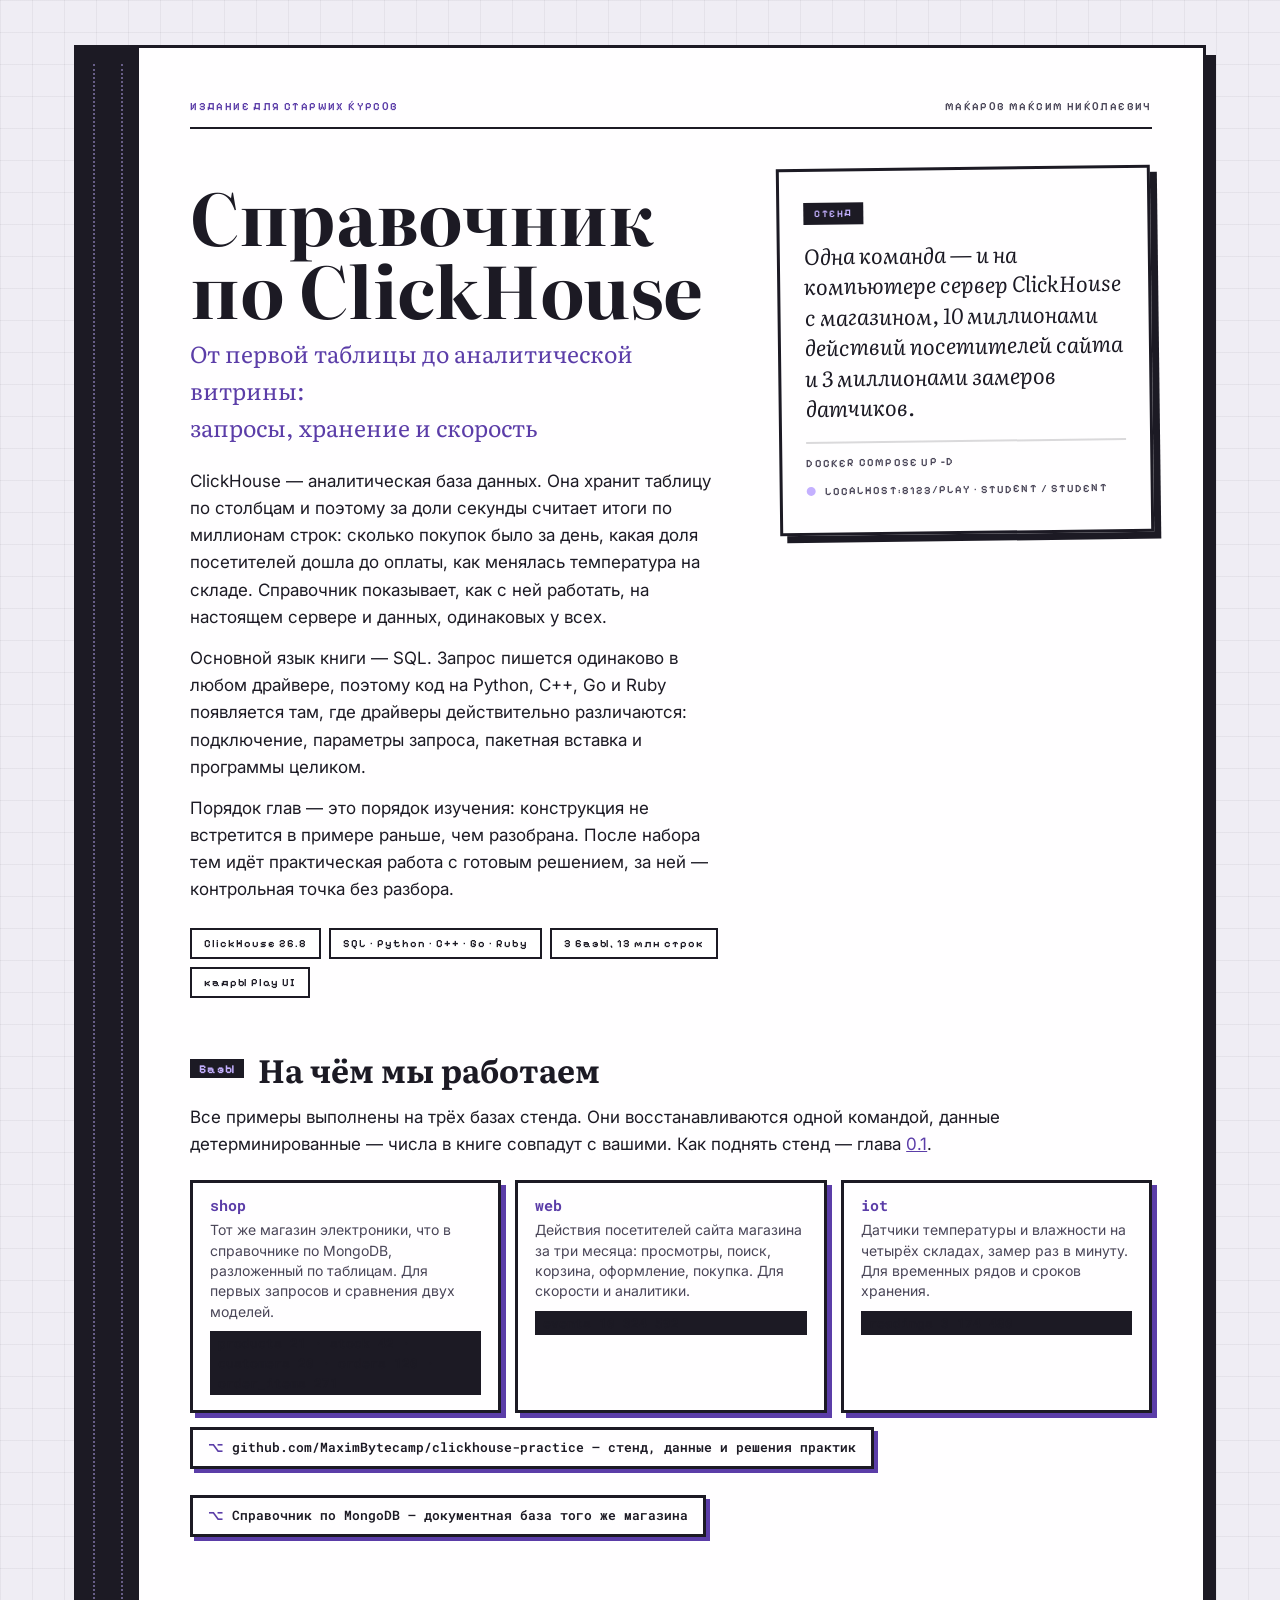
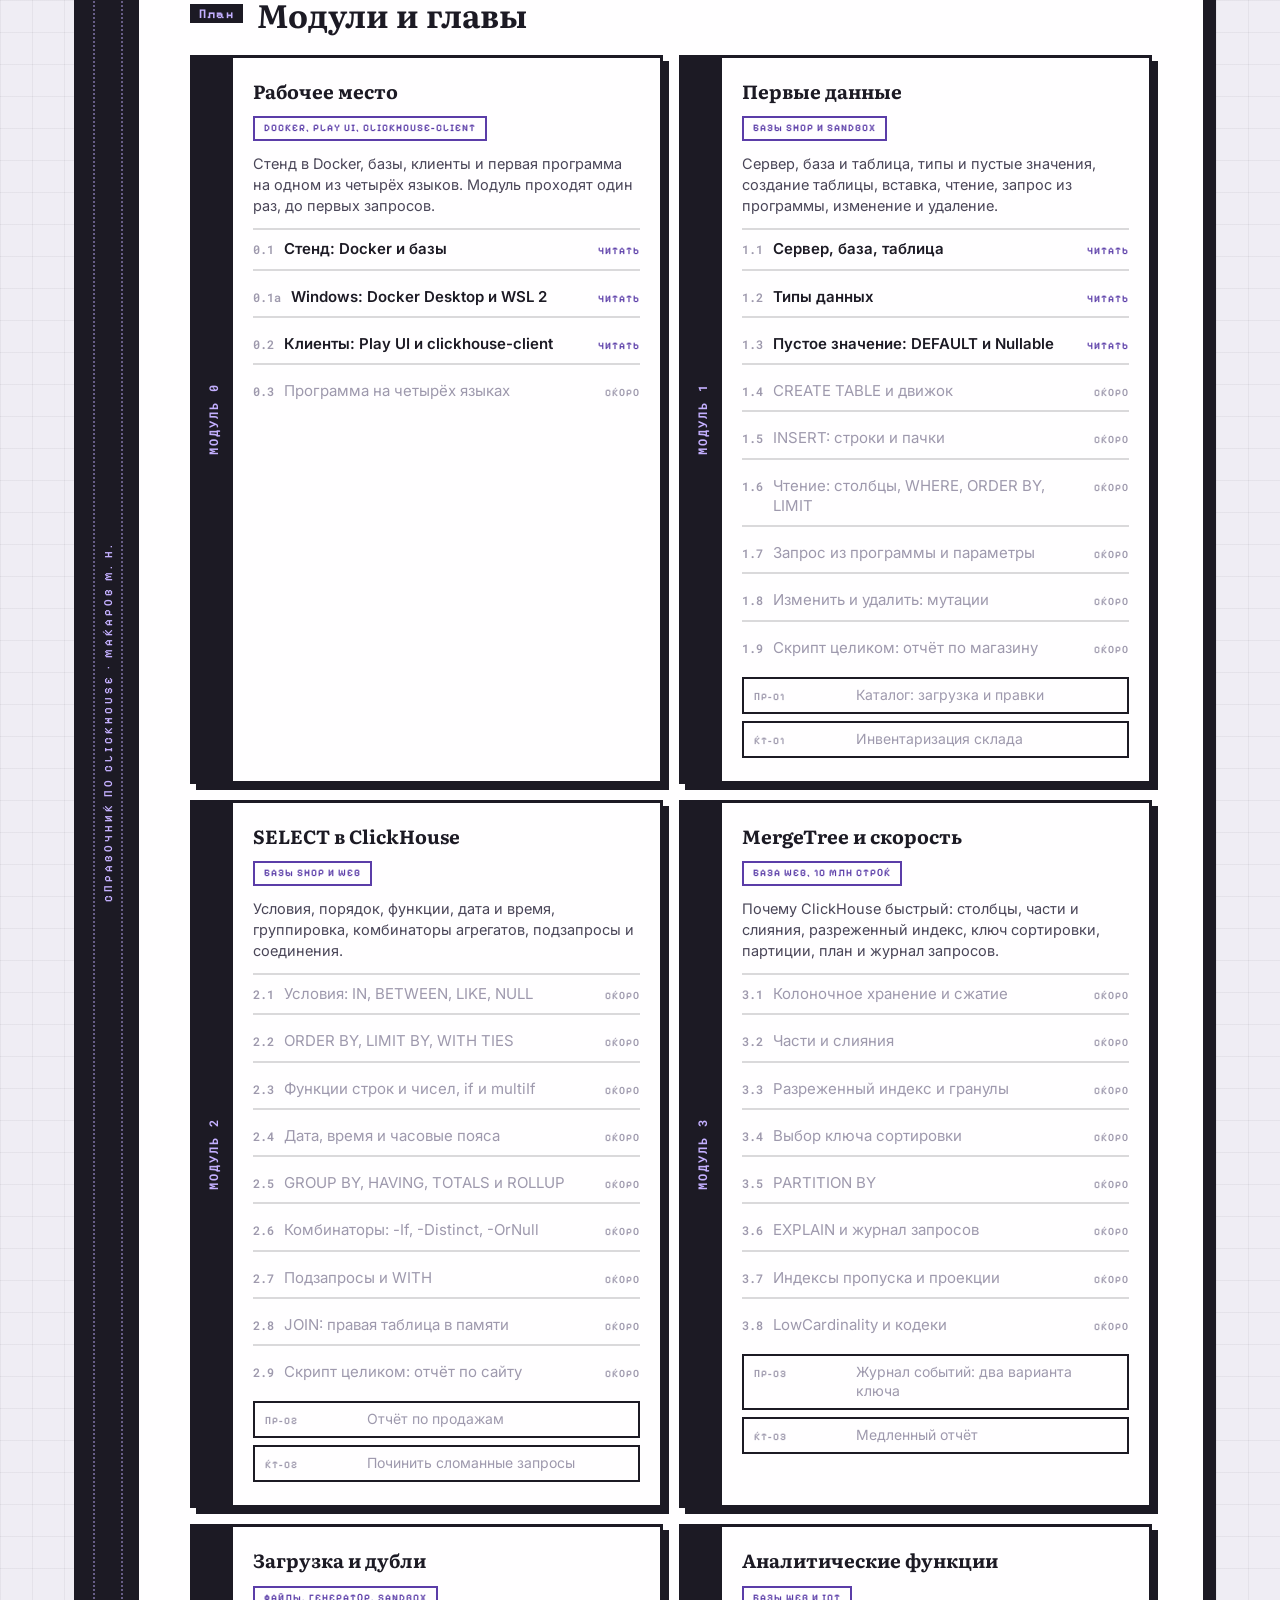
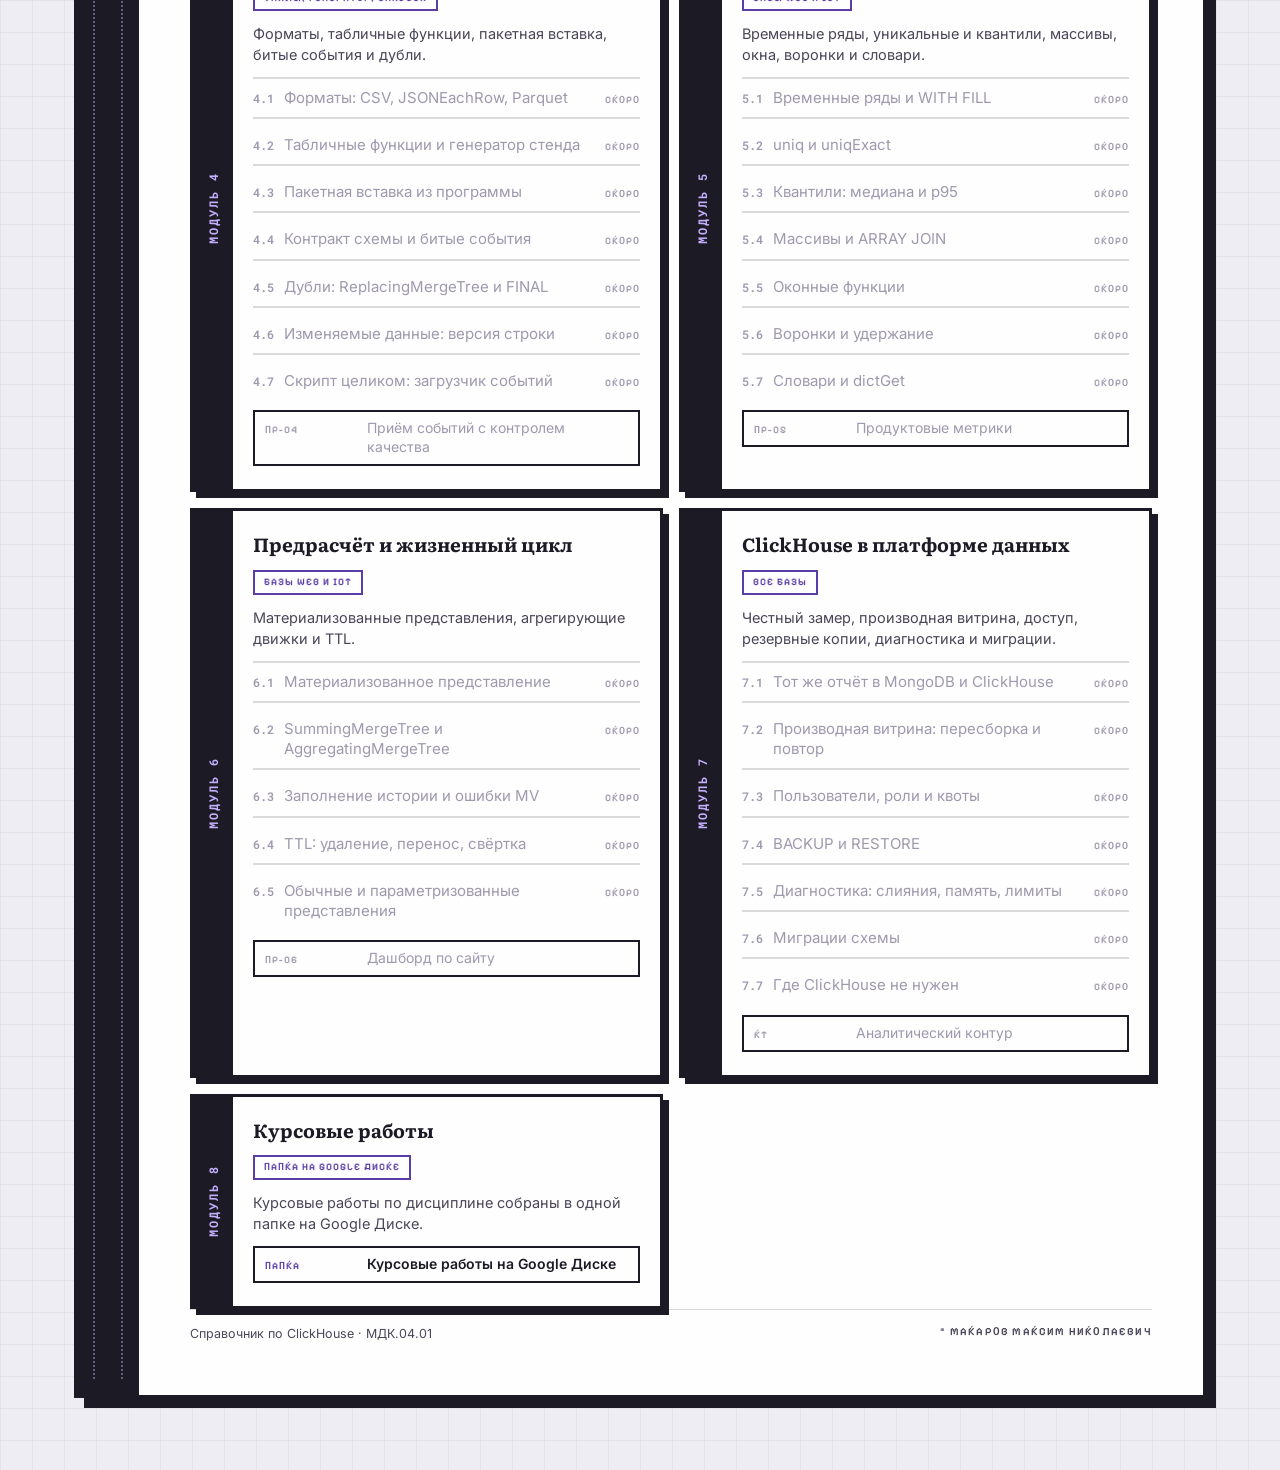
==== commit a5b8e705: "Справочник по ClickHouse, глава 1.3 «Пустое значение: DEFAULT и Nullable»: ноль и NULL (11 скидок из" ====
--- a/index.html
+++ b/index.html
@@ -148,7 +148,7 @@
               <ul class="toc">
                 <li><a href="temy/11-server-baza-tablica/index.html"><b>1.1</b><span>Сервер, база, таблица</span><em>читать</em></a></li>
                 <li><a href="temy/12-tipy/index.html"><b>1.2</b><span>Типы данных</span><em>читать</em></a></li>
-                <li><s><b>1.3</b><span>Пустое значение: DEFAULT и Nullable</span><em>скоро</em></s></li>
+                <li><a href="temy/13-pustoe-znachenie/index.html"><b>1.3</b><span>Пустое значение: DEFAULT и Nullable</span><em>читать</em></a></li>
                 <li><s><b>1.4</b><span>CREATE TABLE и движок</span><em>скоро</em></s></li>
                 <li><s><b>1.5</b><span>INSERT: строки и пачки</span><em>скоро</em></s></li>
                 <li><s><b>1.6</b><span>Чтение: столбцы, WHERE, ORDER BY, LIMIT</span><em>скоро</em></s></li>
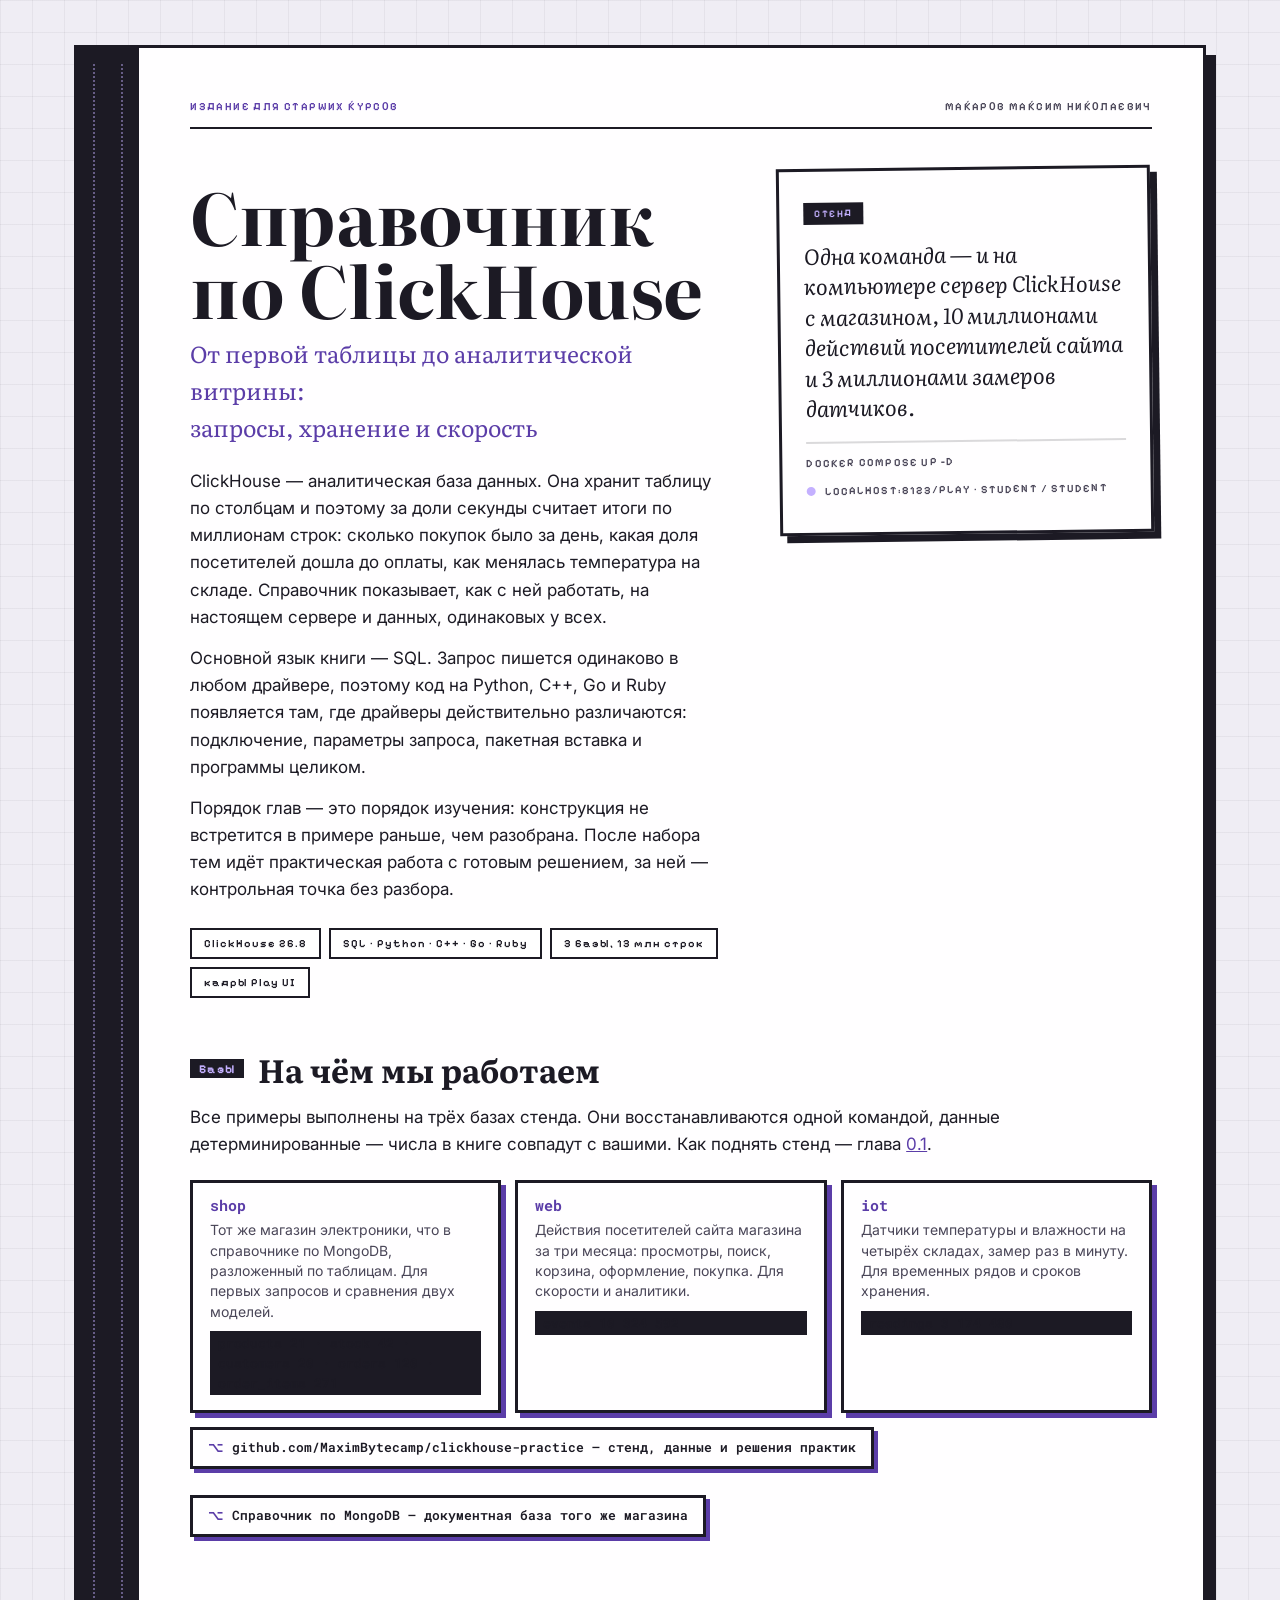
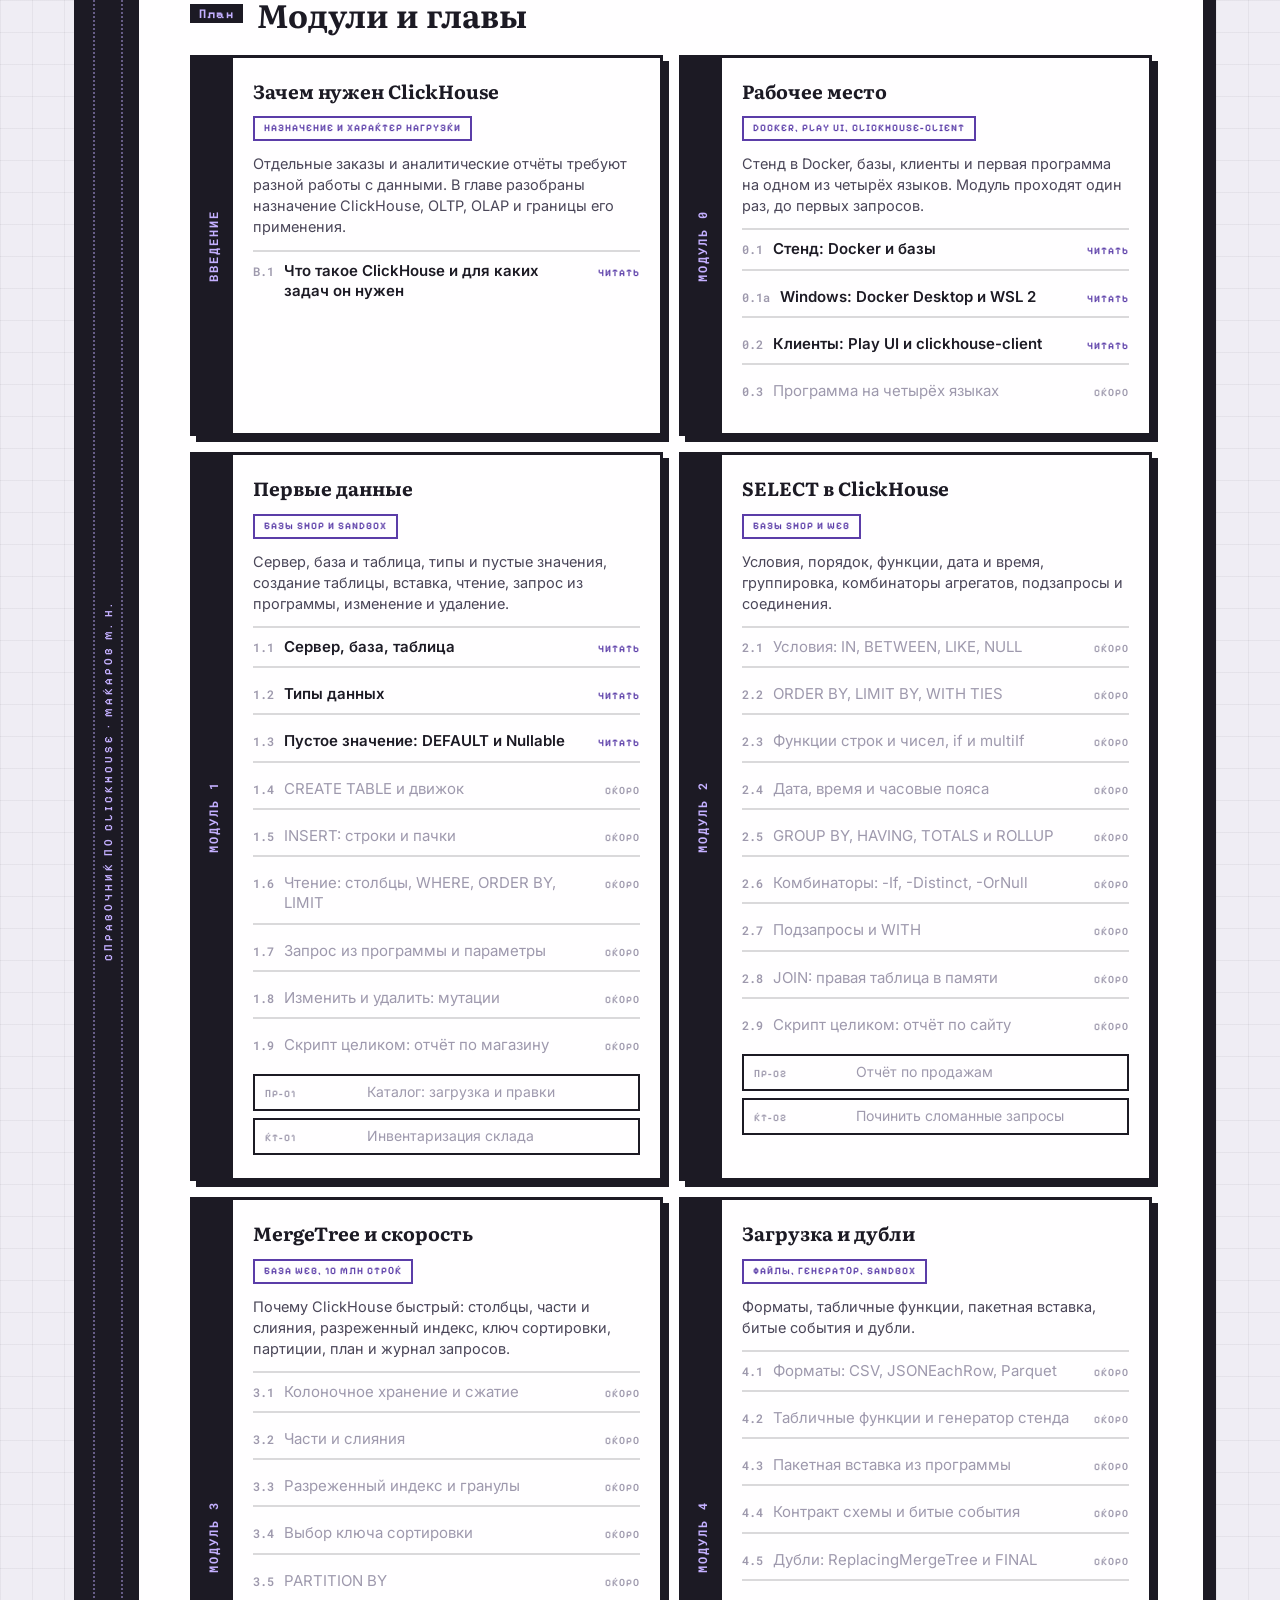
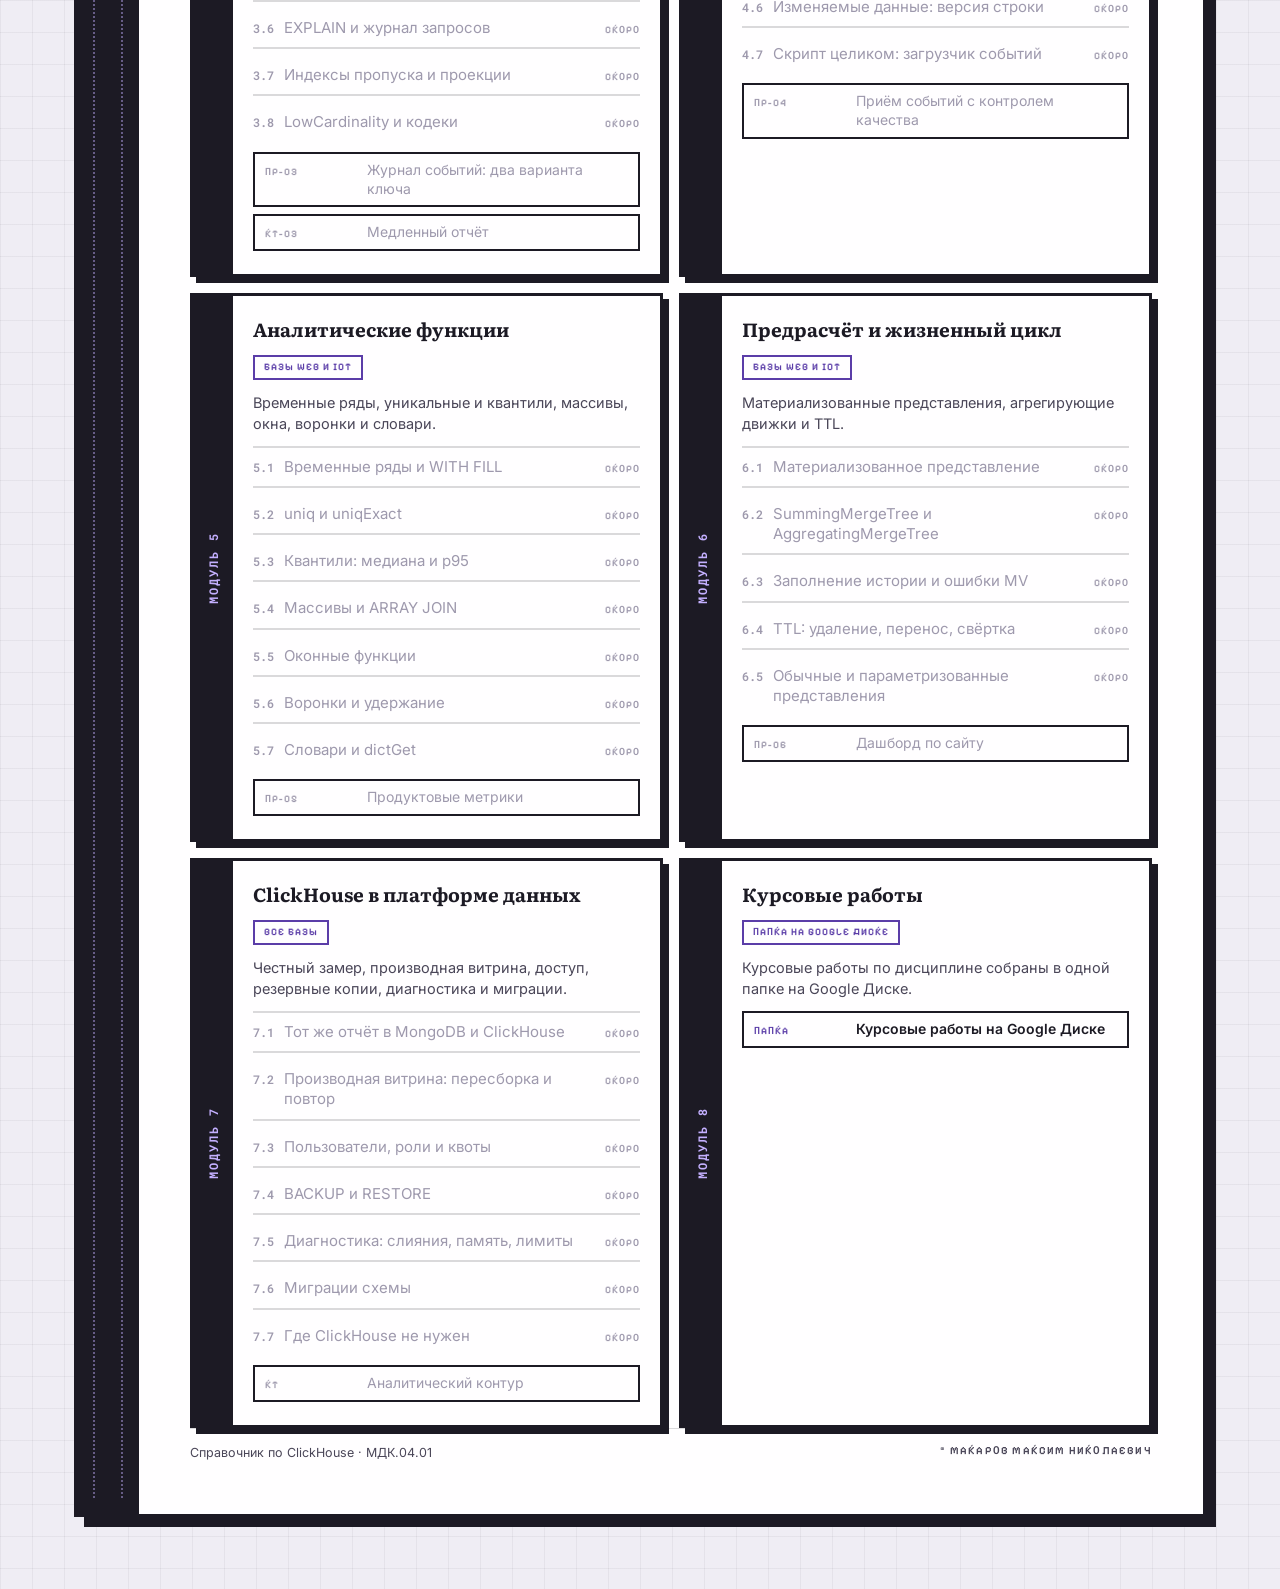
==== commit 84875bbd: "Добавить главу В.1 в оглавление" ====
--- a/index.html
+++ b/index.html
@@ -126,6 +126,17 @@
 
         <div class="modules">
           <article class="module">
+            <div class="module__spine"><b>ВВЕДЕНИЕ</b></div>
+            <div class="module__body">
+              <h3>Зачем нужен ClickHouse</h3>
+              <span class="module__db">назначение и характер нагрузки</span>
+              <p>Отдельные заказы и аналитические отчёты требуют разной работы с данными. В главе разобраны назначение ClickHouse, OLTP, OLAP и границы его применения.</p>
+              <ul class="toc">
+                <li><a href="temy/v01-chto-takoe-clickhouse/index.html"><b>В.1</b><span>Что такое ClickHouse и для каких задач он нужен</span><em>читать</em></a></li>
+              </ul>
+            </div>
+          </article>
+          <article class="module">
             <div class="module__spine"><b>МОДУЛЬ 0</b></div>
             <div class="module__body">
               <h3>Рабочее место</h3>
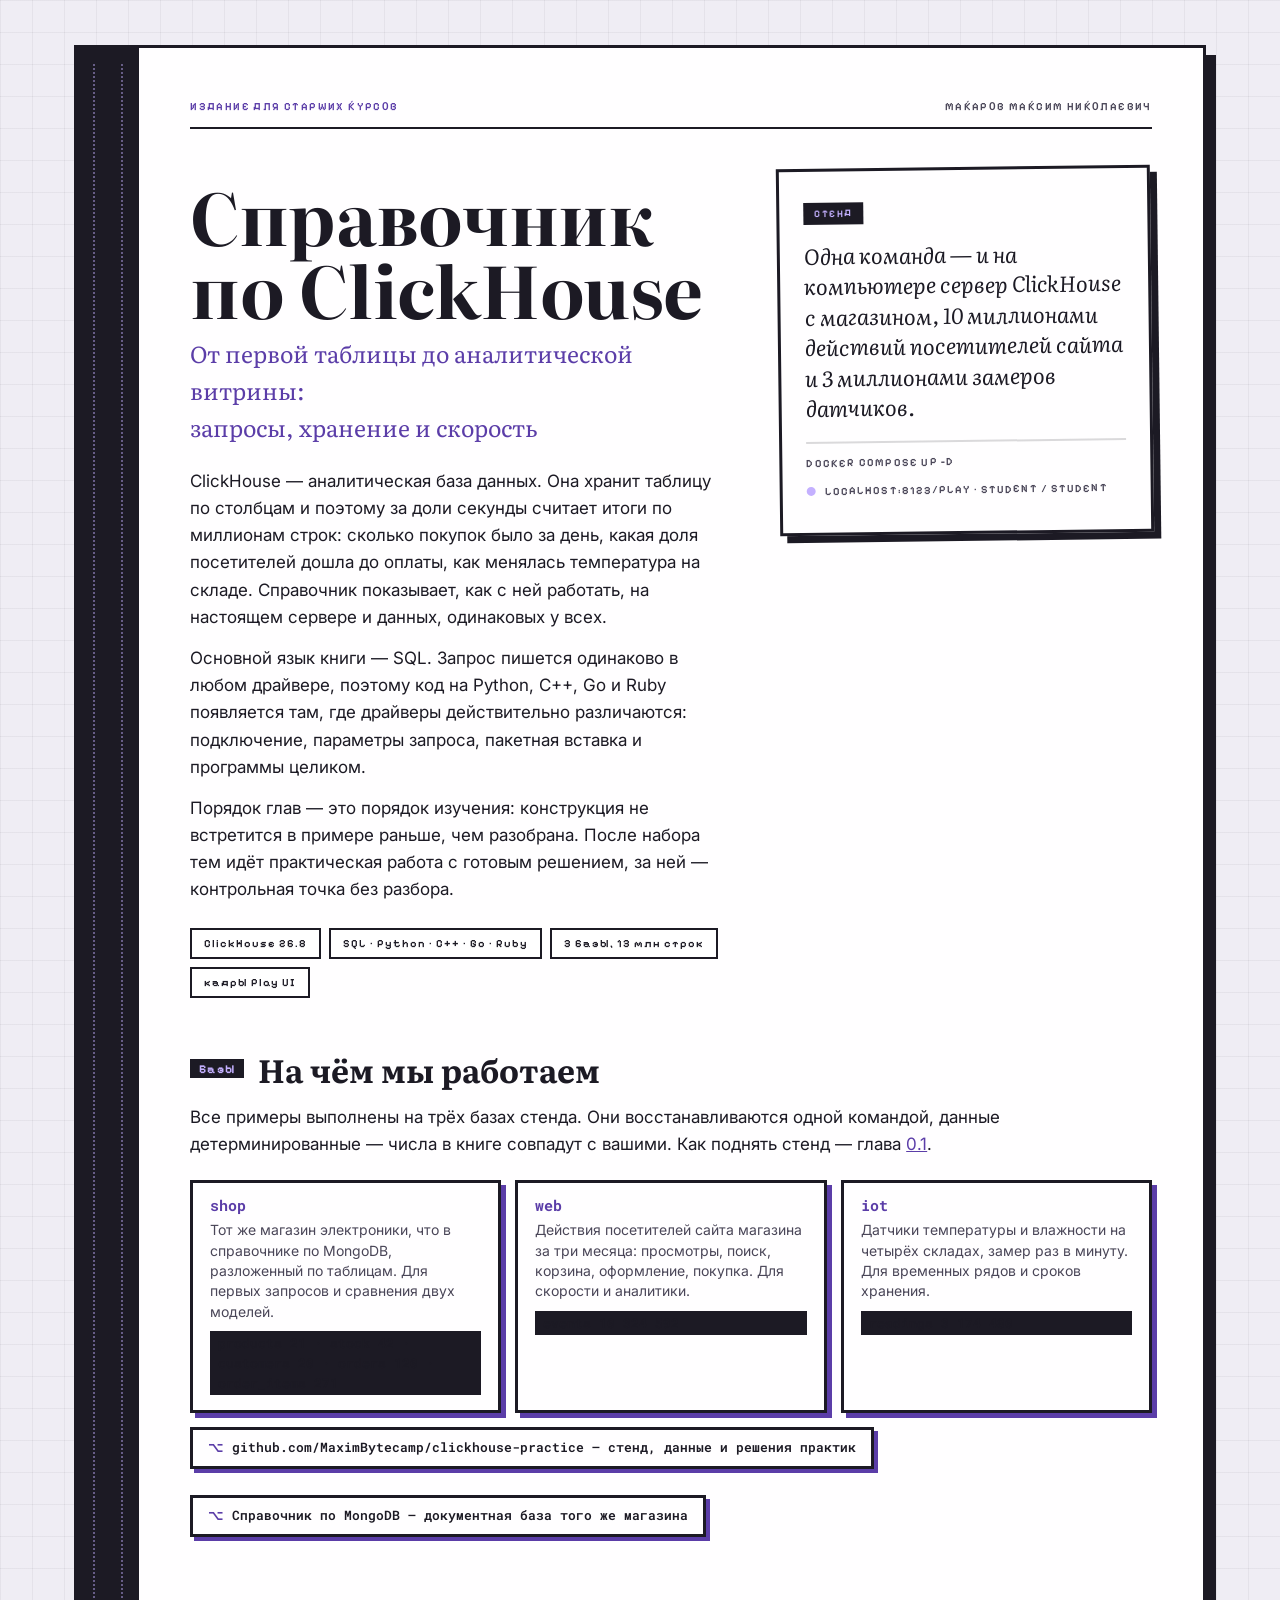
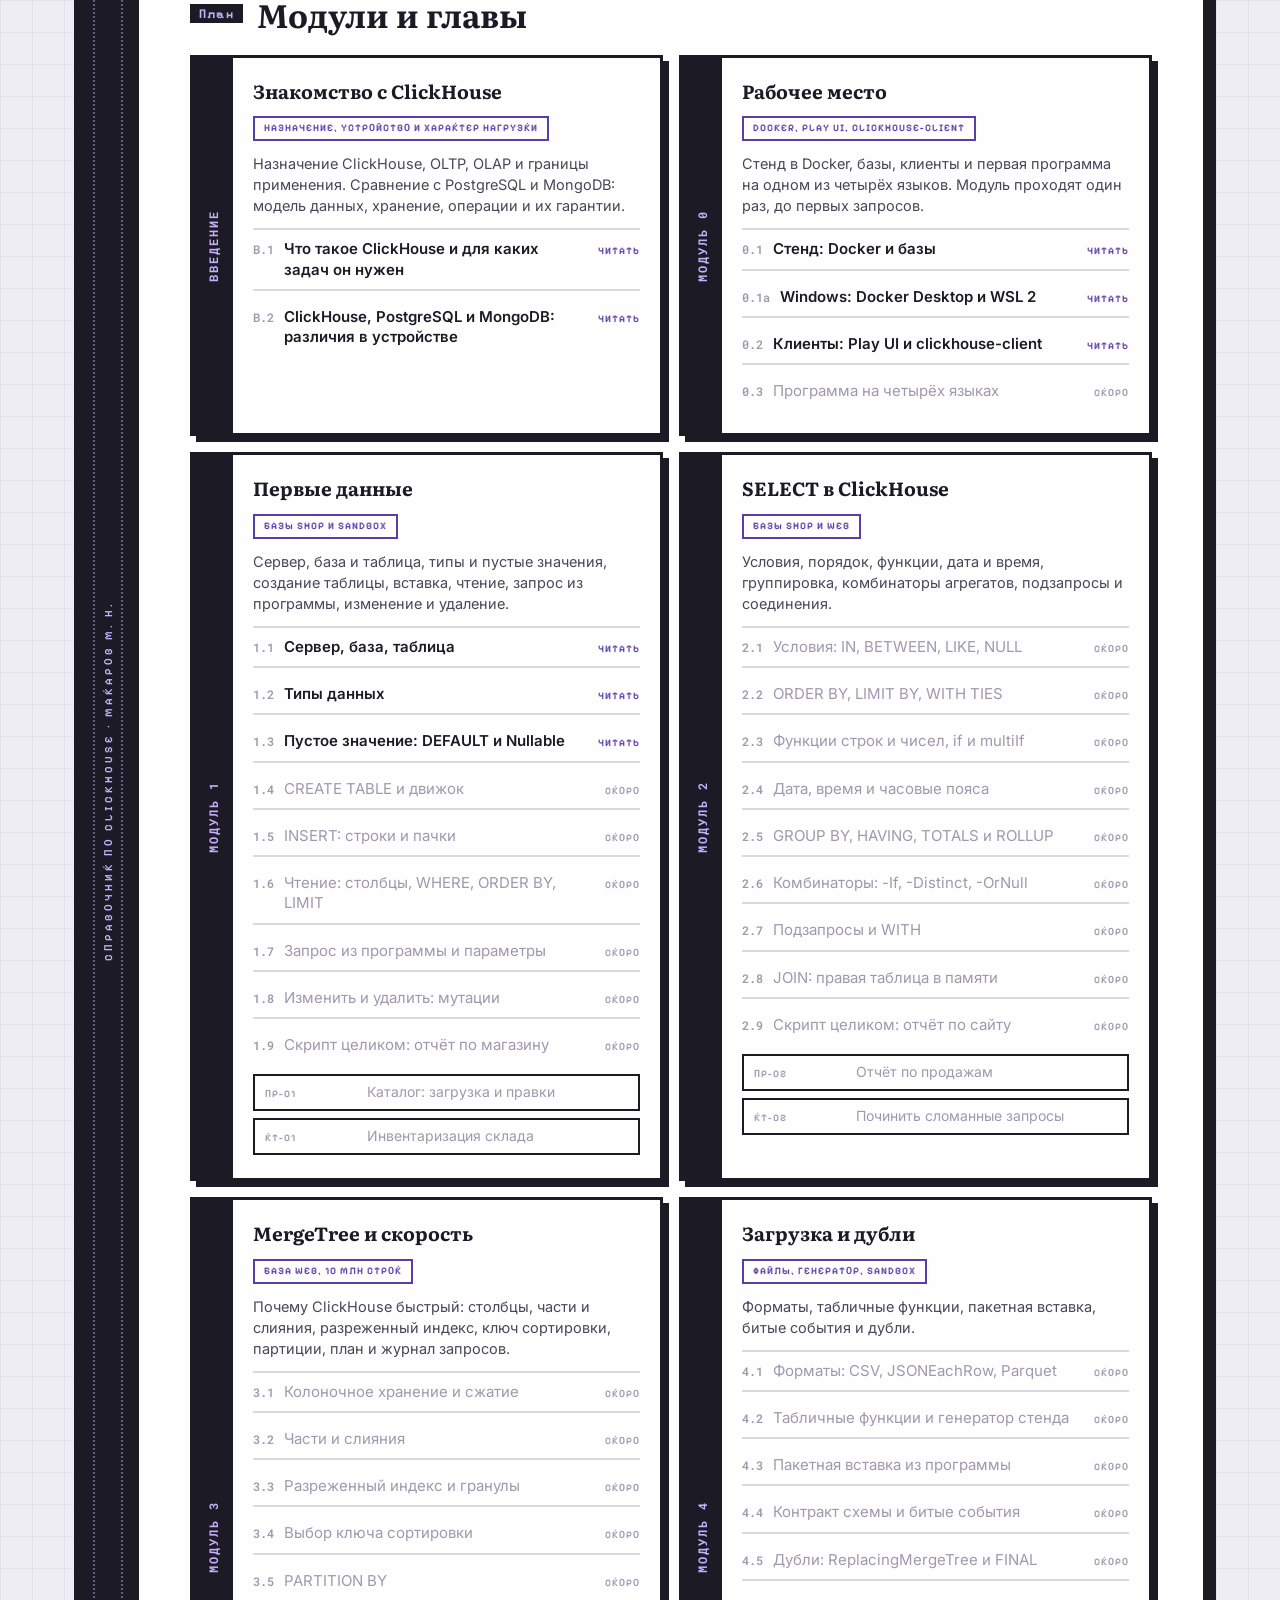
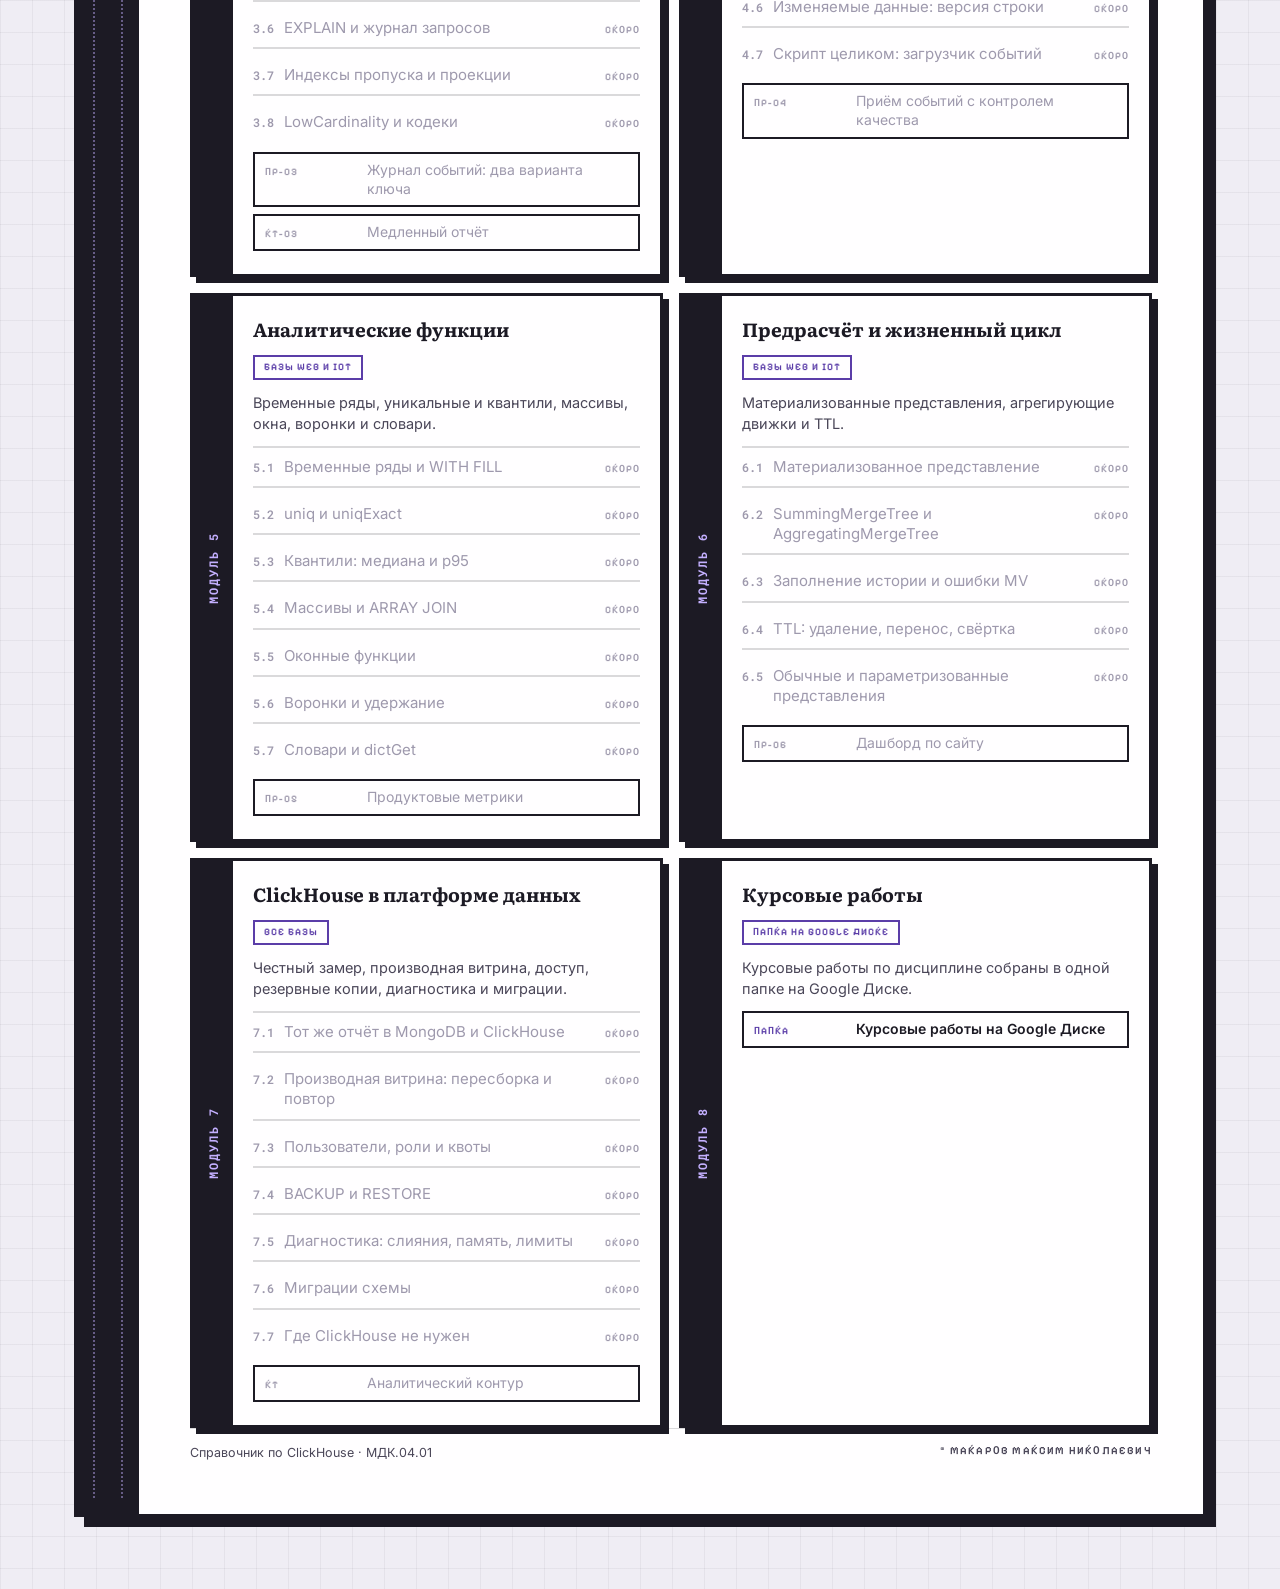
==== commit cd304ec8: "Link database comparison chapter from the homepage" ====
--- a/index.html
+++ b/index.html
@@ -128,11 +128,12 @@
           <article class="module">
             <div class="module__spine"><b>ВВЕДЕНИЕ</b></div>
             <div class="module__body">
-              <h3>Зачем нужен ClickHouse</h3>
-              <span class="module__db">назначение и характер нагрузки</span>
-              <p>Отдельные заказы и аналитические отчёты требуют разной работы с данными. В главе разобраны назначение ClickHouse, OLTP, OLAP и границы его применения.</p>
+              <h3>Знакомство с ClickHouse</h3>
+              <span class="module__db">назначение, устройство и характер нагрузки</span>
+              <p>Назначение ClickHouse, OLTP, OLAP и границы применения. Сравнение с PostgreSQL и MongoDB: модель данных, хранение, операции и их гарантии.</p>
               <ul class="toc">
                 <li><a href="temy/v01-chto-takoe-clickhouse/index.html"><b>В.1</b><span>Что такое ClickHouse и для каких задач он нужен</span><em>читать</em></a></li>
+                <li><a href="temy/v02-clickhouse-postgresql-mongodb/index.html"><b>В.2</b><span>ClickHouse, PostgreSQL и MongoDB: различия в устройстве</span><em>читать</em></a></li>
               </ul>
             </div>
           </article>
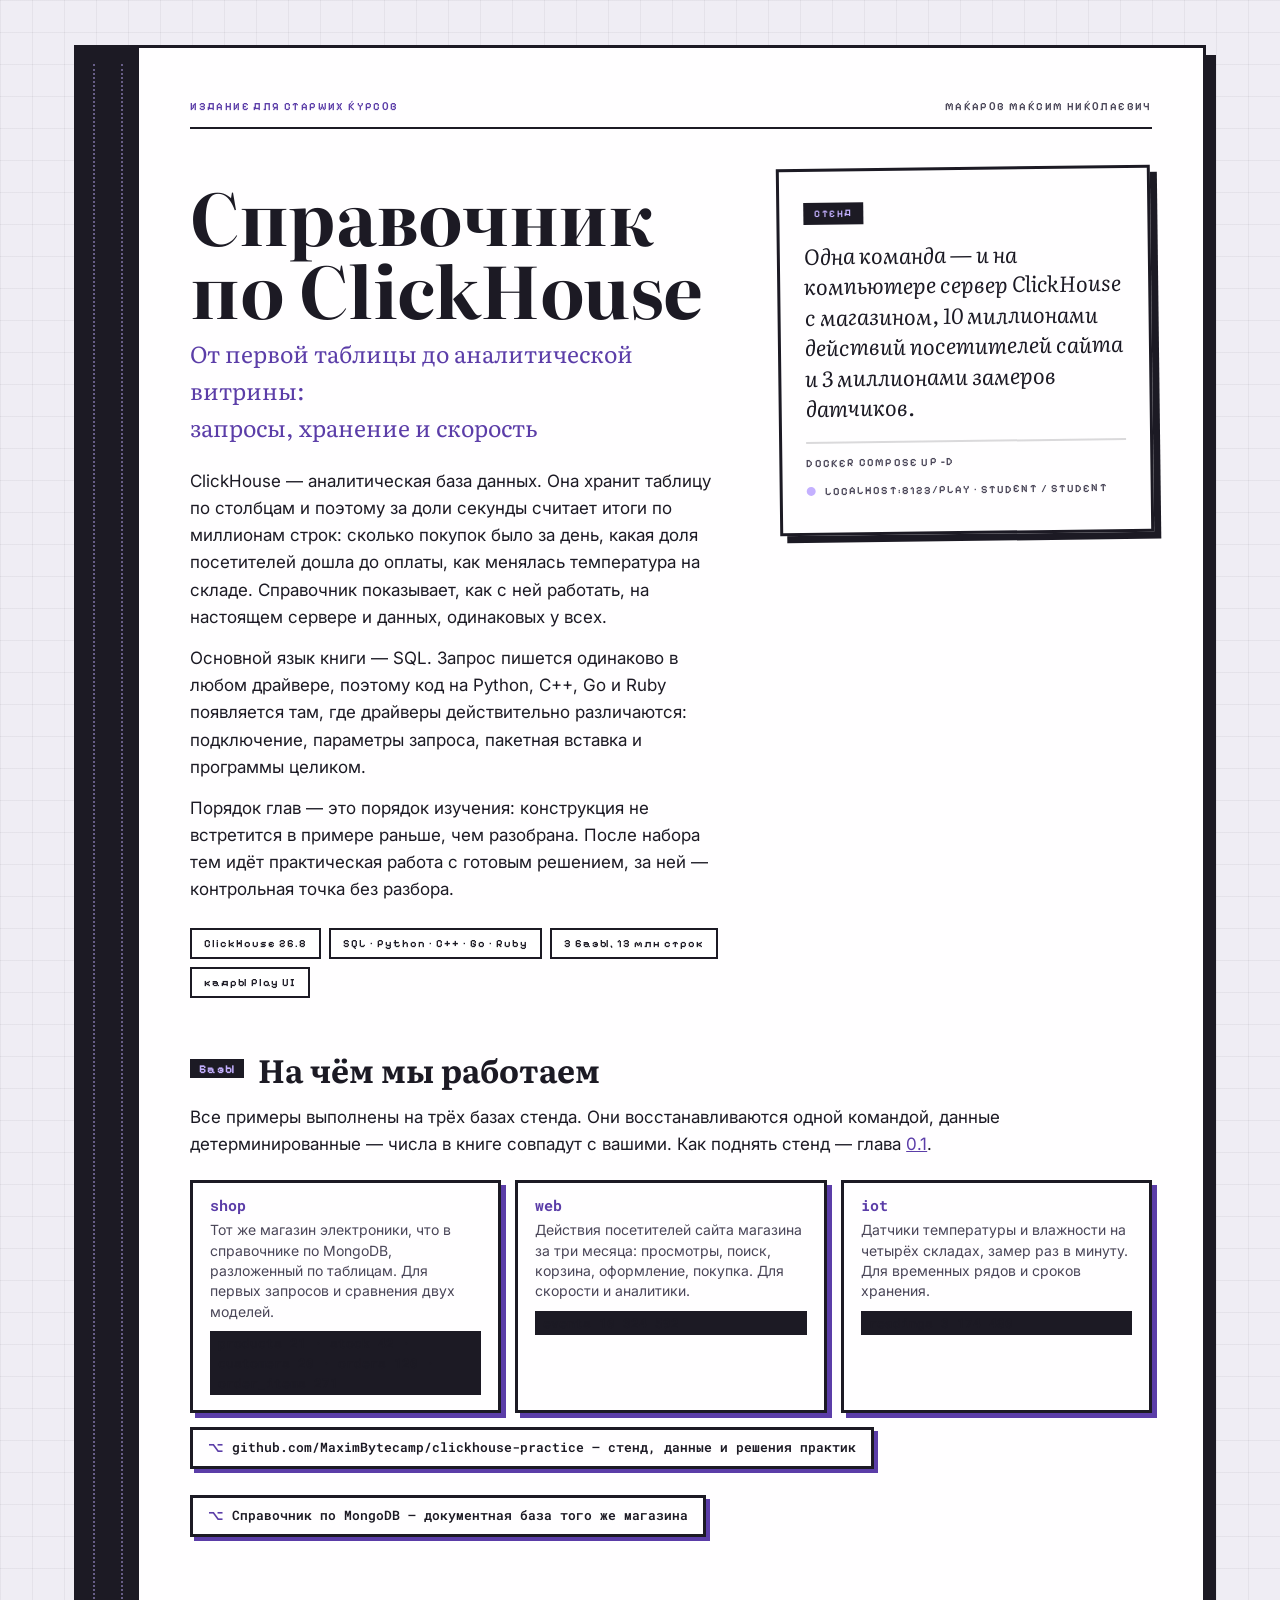
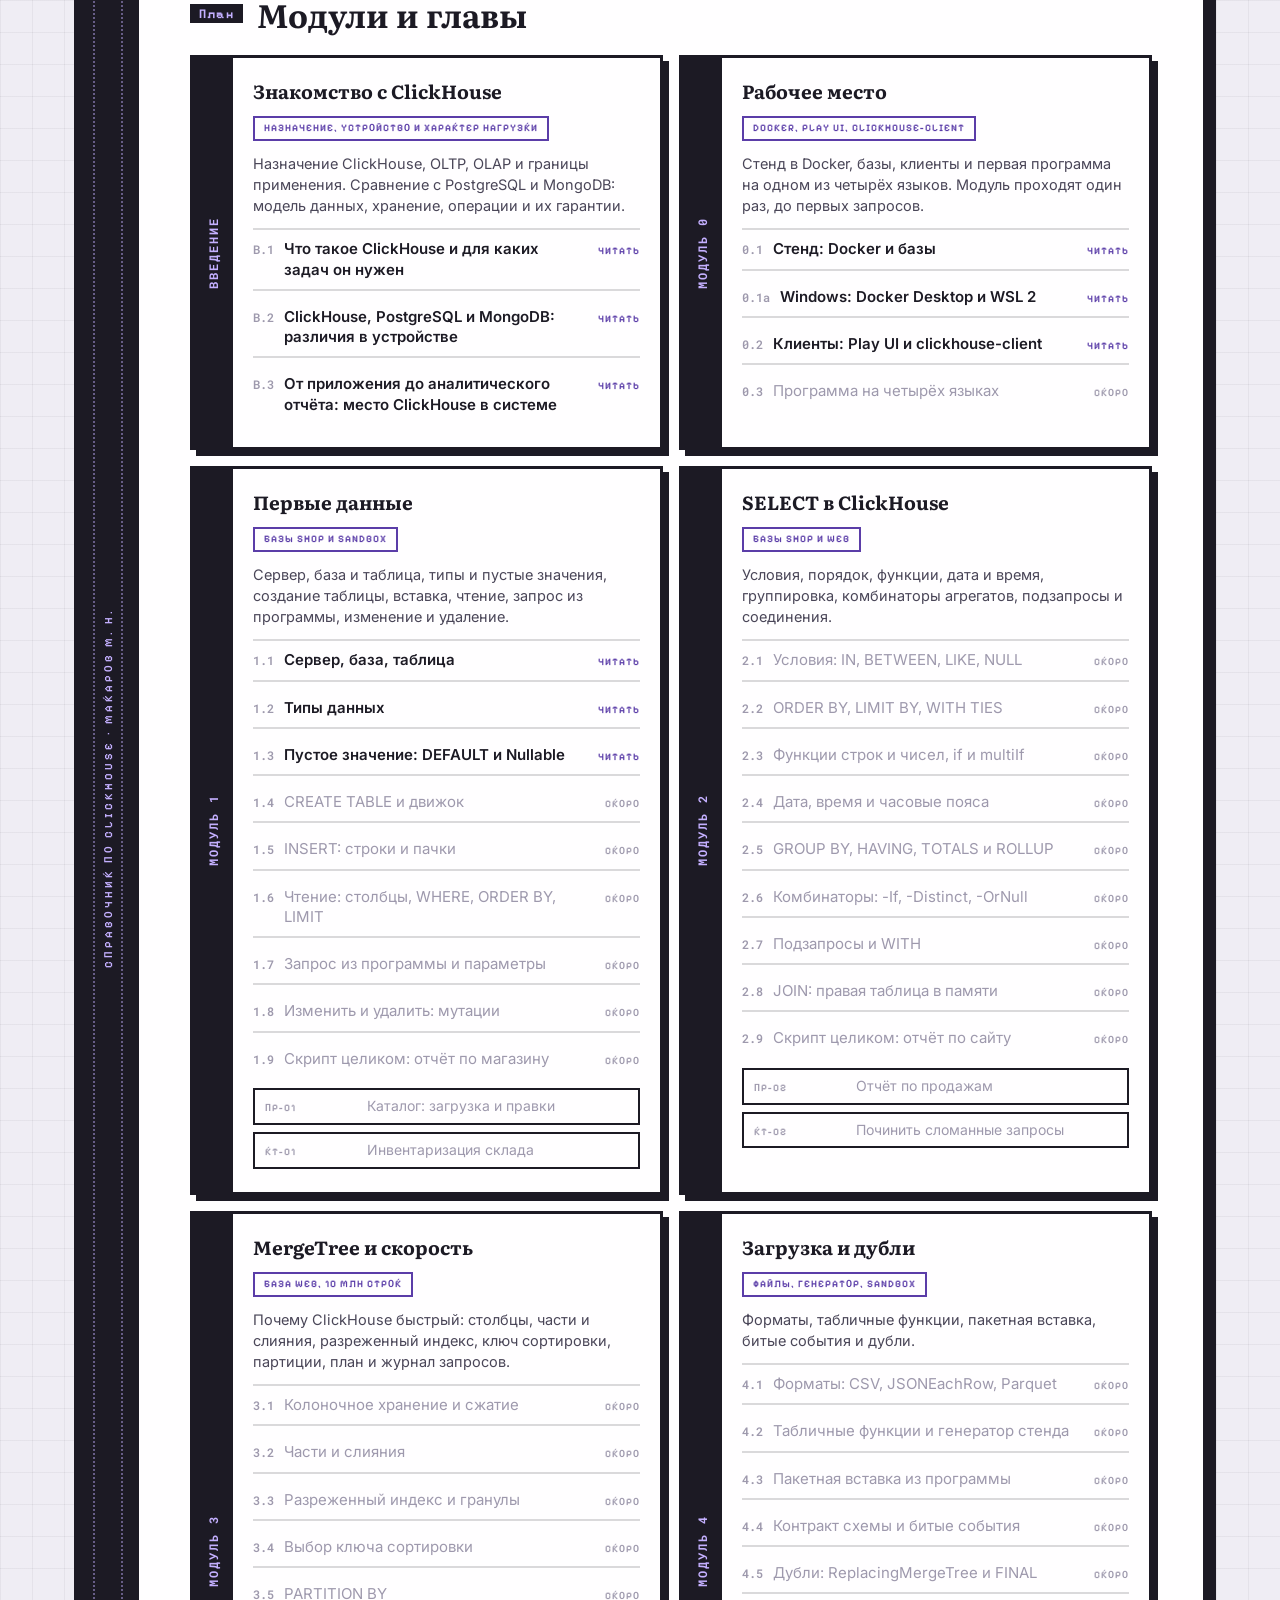
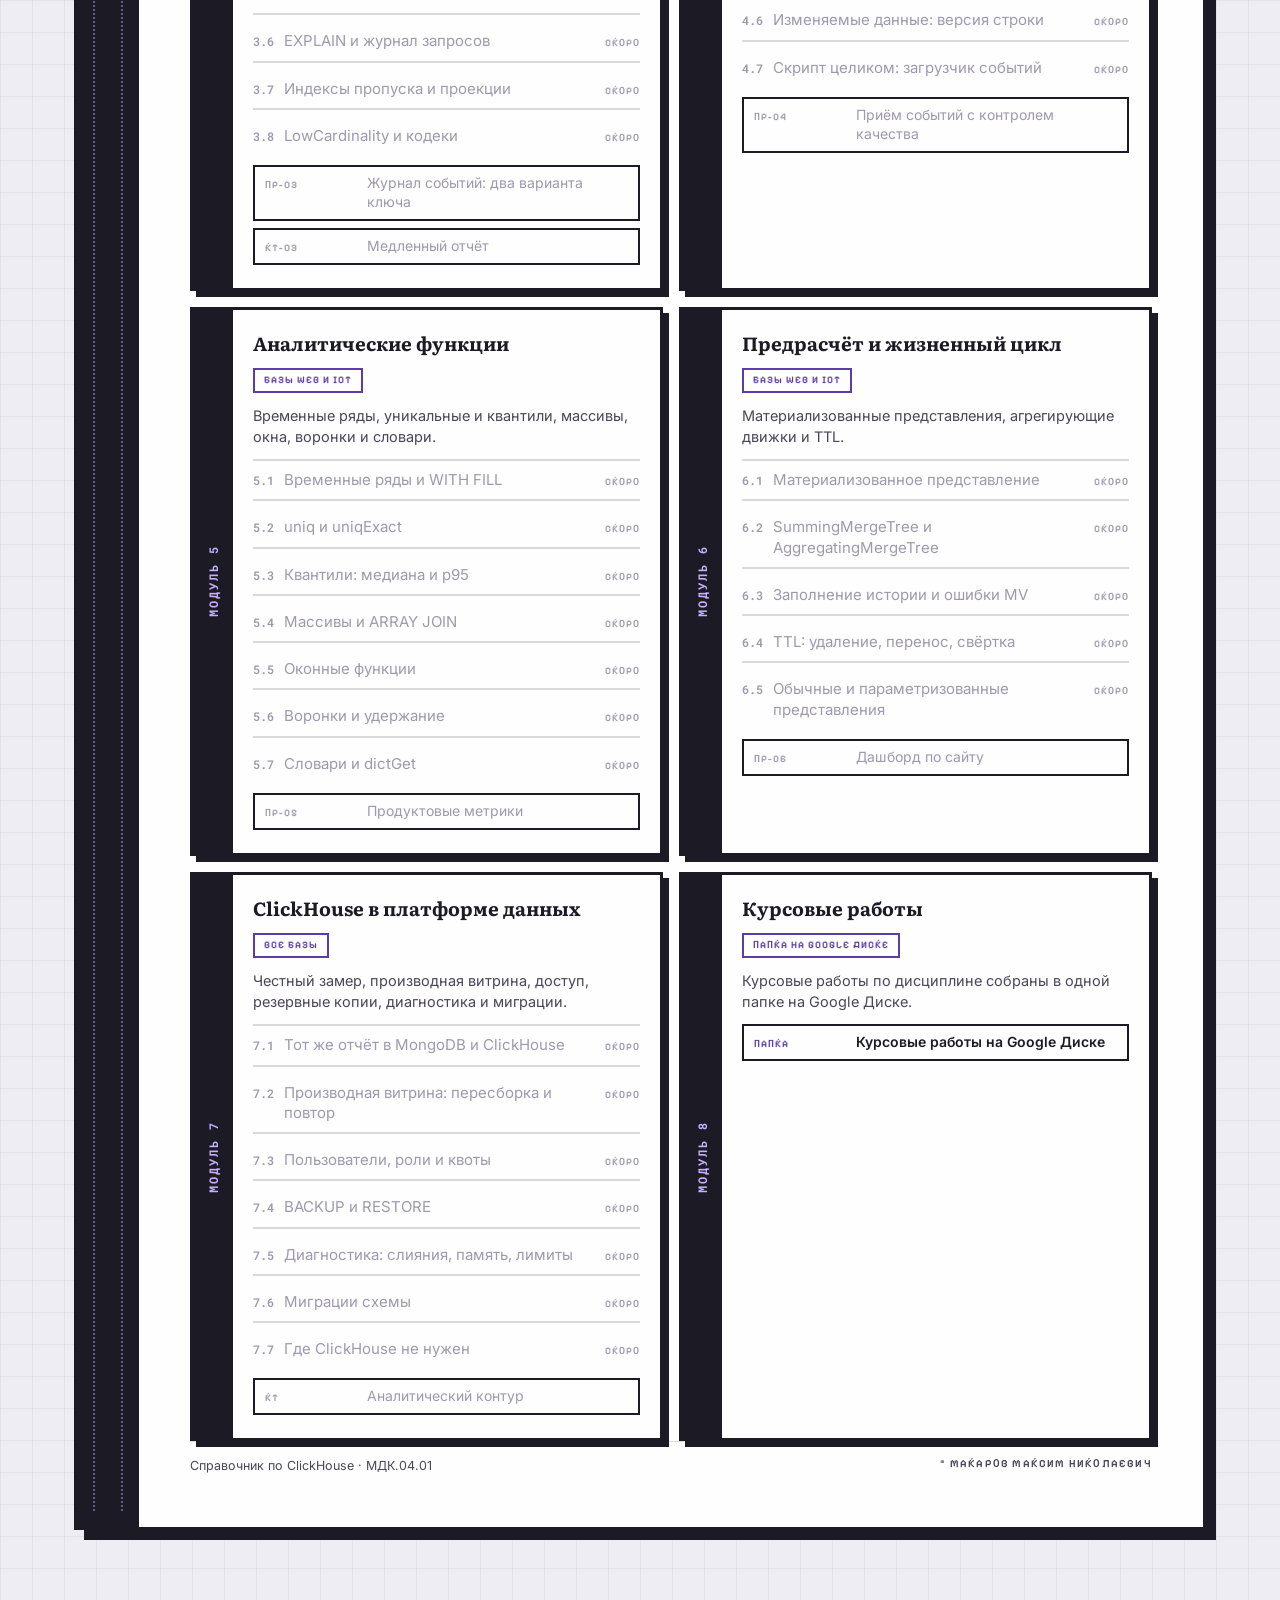
==== commit e1924221: "Link ClickHouse data path chapter V.3 Co-Authored-By: Claude Opus 5.5 <noreply@anthropic.com>" ====
--- a/index.html
+++ b/index.html
@@ -134,6 +134,7 @@
               <ul class="toc">
                 <li><a href="temy/v01-chto-takoe-clickhouse/index.html"><b>В.1</b><span>Что такое ClickHouse и для каких задач он нужен</span><em>читать</em></a></li>
                 <li><a href="temy/v02-clickhouse-postgresql-mongodb/index.html"><b>В.2</b><span>ClickHouse, PostgreSQL и MongoDB: различия в устройстве</span><em>читать</em></a></li>
+                <li><a href="temy/v03-put-dannyh/index.html"><b>В.3</b><span>От приложения до аналитического отчёта: место ClickHouse в системе</span><em>читать</em></a></li>
               </ul>
             </div>
           </article>
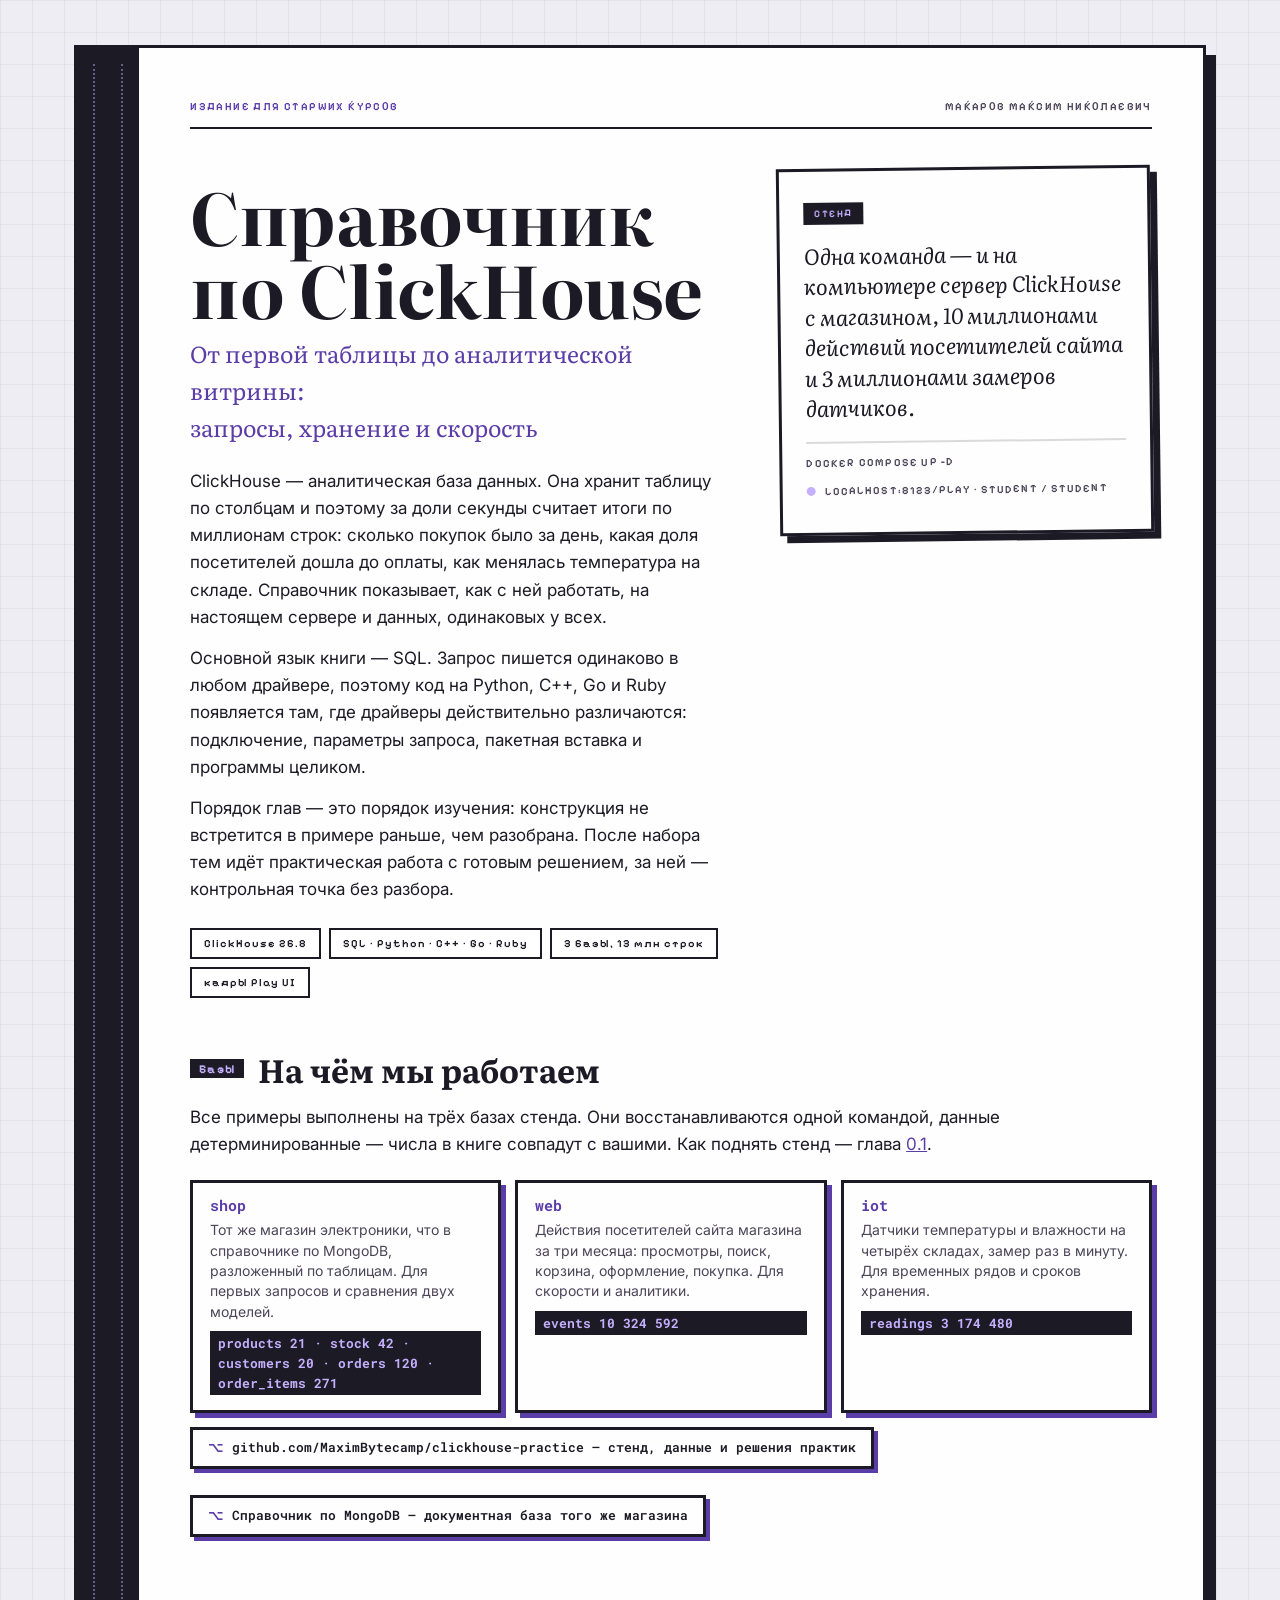
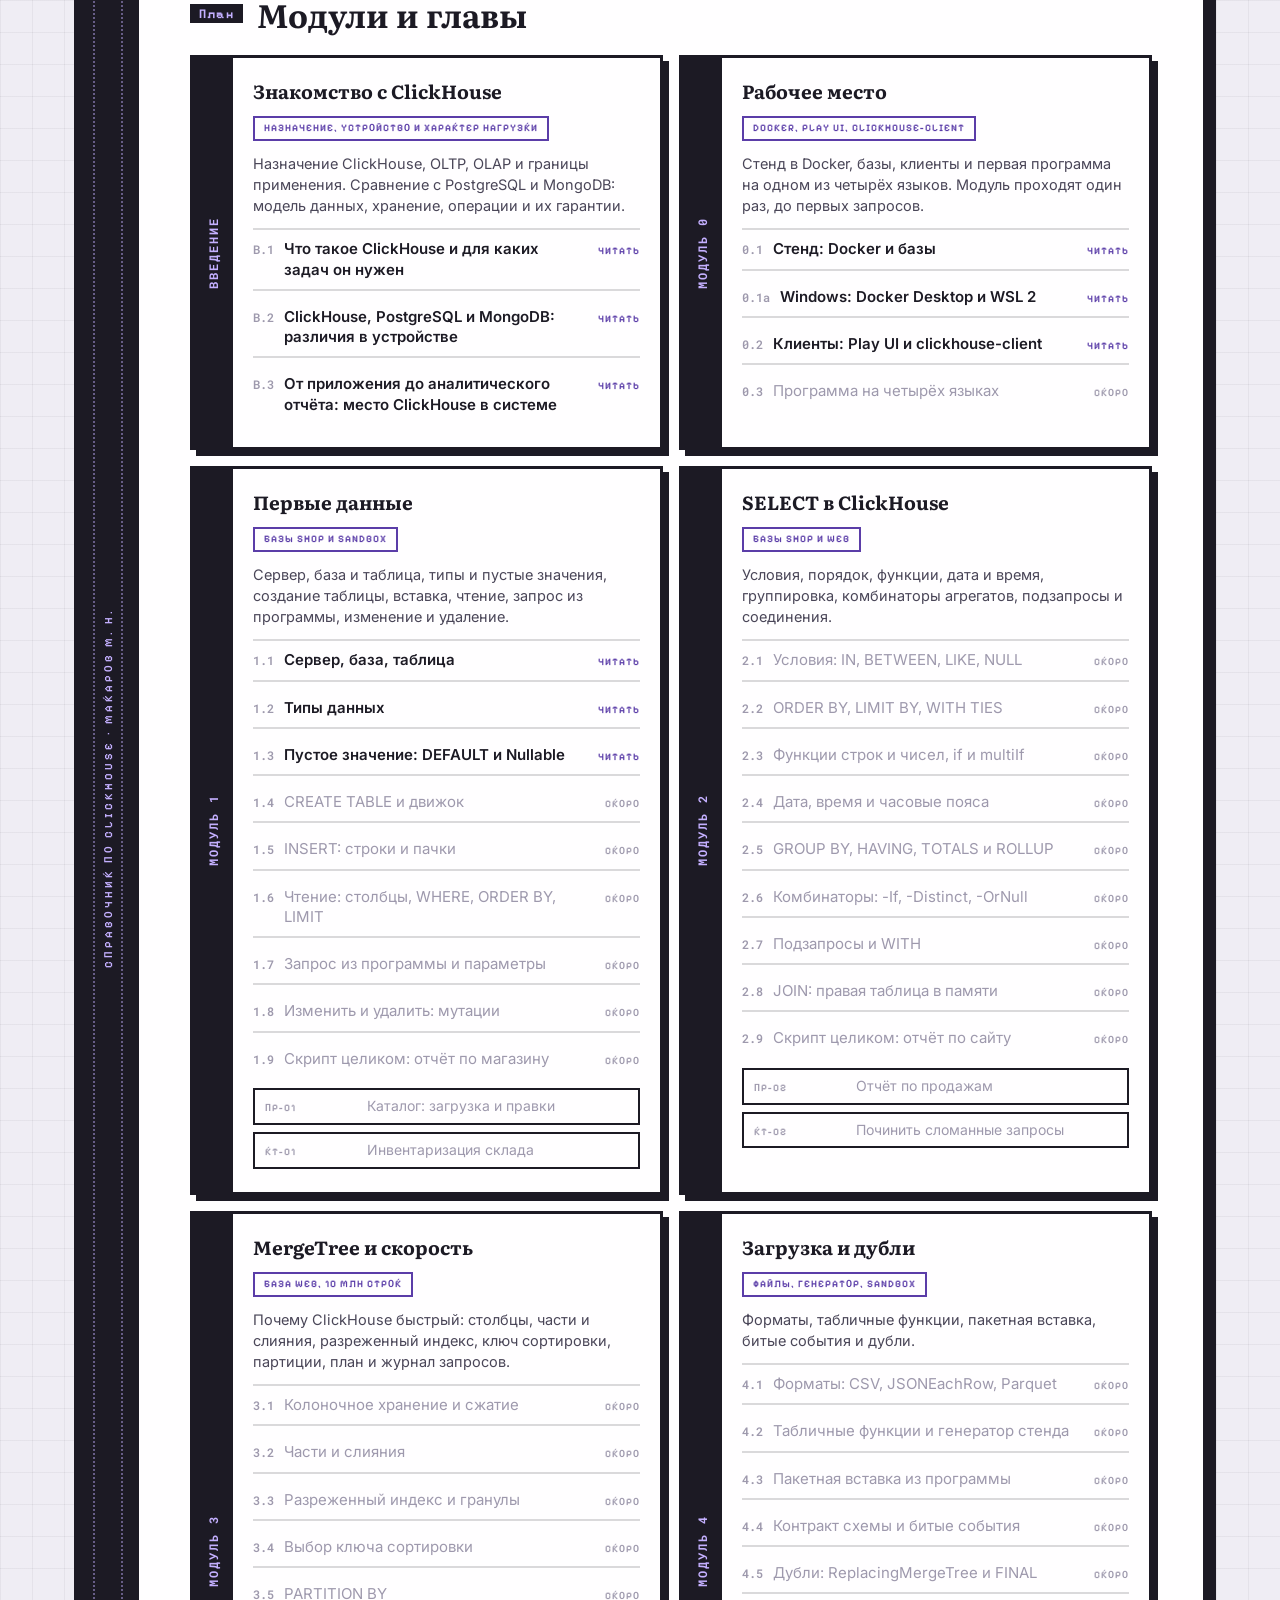
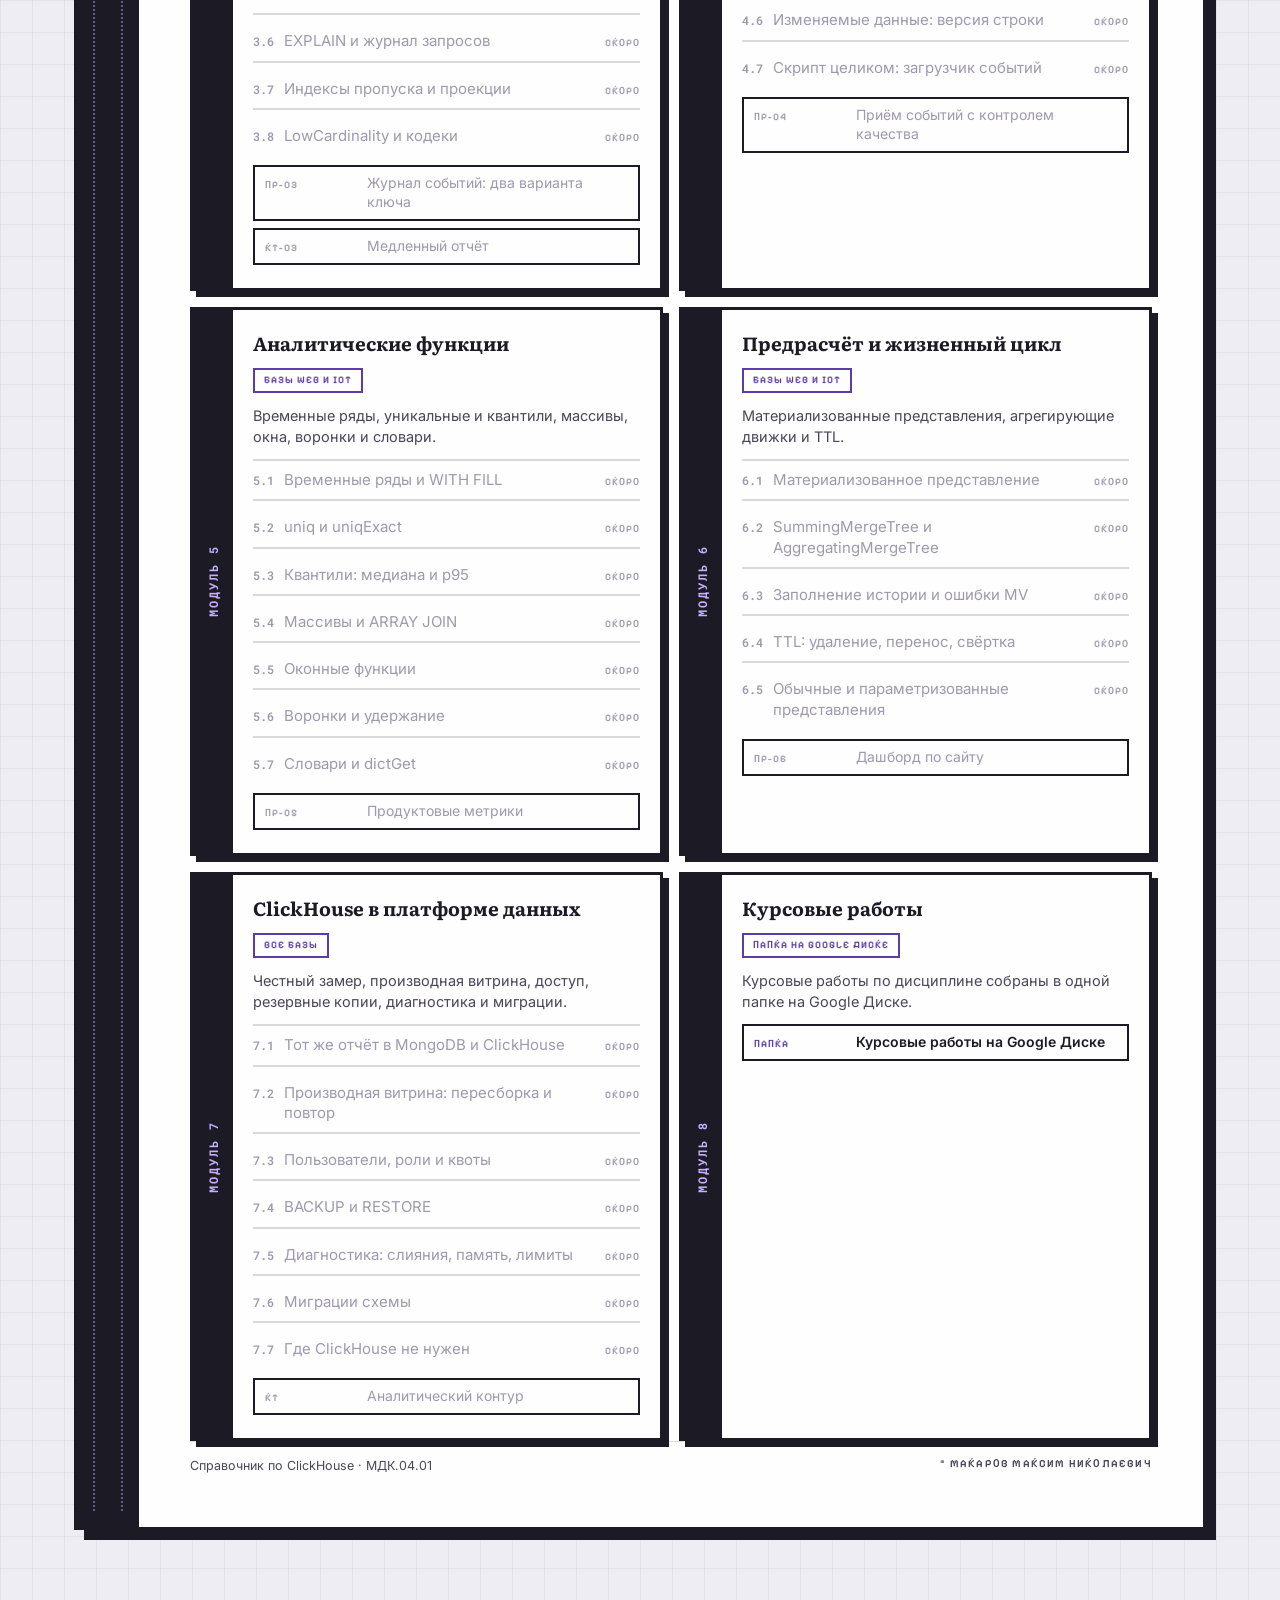
==== commit 725db427: "Fix homepage database count contrast Co-Authored-By: Claude Sonnet 5 <noreply@anthropic.com>" ====
--- a/index.html
+++ b/index.html
@@ -27,7 +27,7 @@
     .db { padding: 15px 17px; border: 3px solid var(--ink); background: var(--page); box-shadow: 5px 5px 0 var(--leaf); }
     .db b { display: block; font: 700 15px/1 var(--mono); color: var(--leaf); margin-bottom: 7px; }
     .db p { margin: 0 0 9px; font-size: 14px; line-height: 1.45; color: var(--ink-soft); }
-    .db code { display: block; font-size: 12.5px; color: var(--ink); }
+    .db code { display: block; padding: 2px 8px; background: var(--ink); font-size: 12.5px; color: var(--leaf-bright); font-weight: 700; }
 
     .modules { display: grid; grid-template-columns: repeat(auto-fill, minmax(min(330px, 100%), 1fr)); gap: 16px; margin-top: 22px; }
     .module { display: grid; grid-template-columns: 40px minmax(0, 1fr); border: 3px solid var(--ink); background: var(--page); box-shadow: 6px 6px 0 var(--ink); }
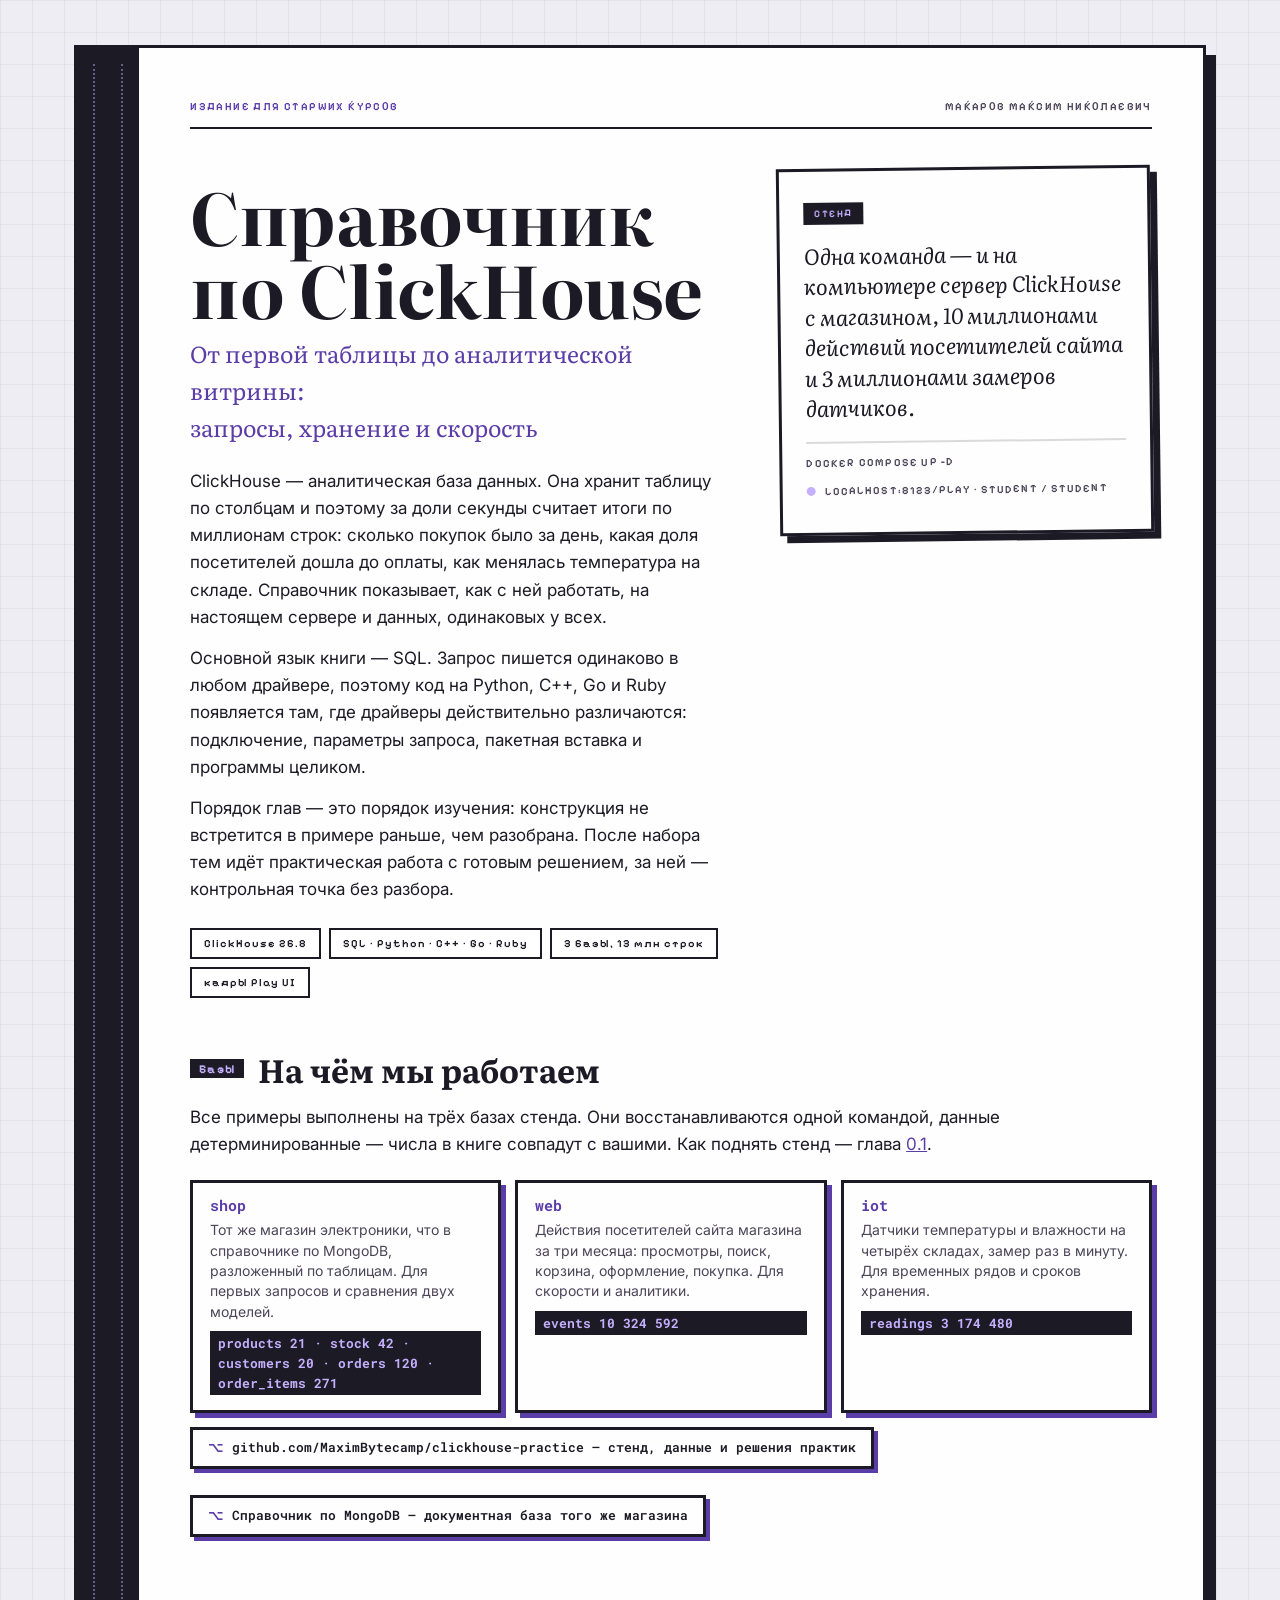
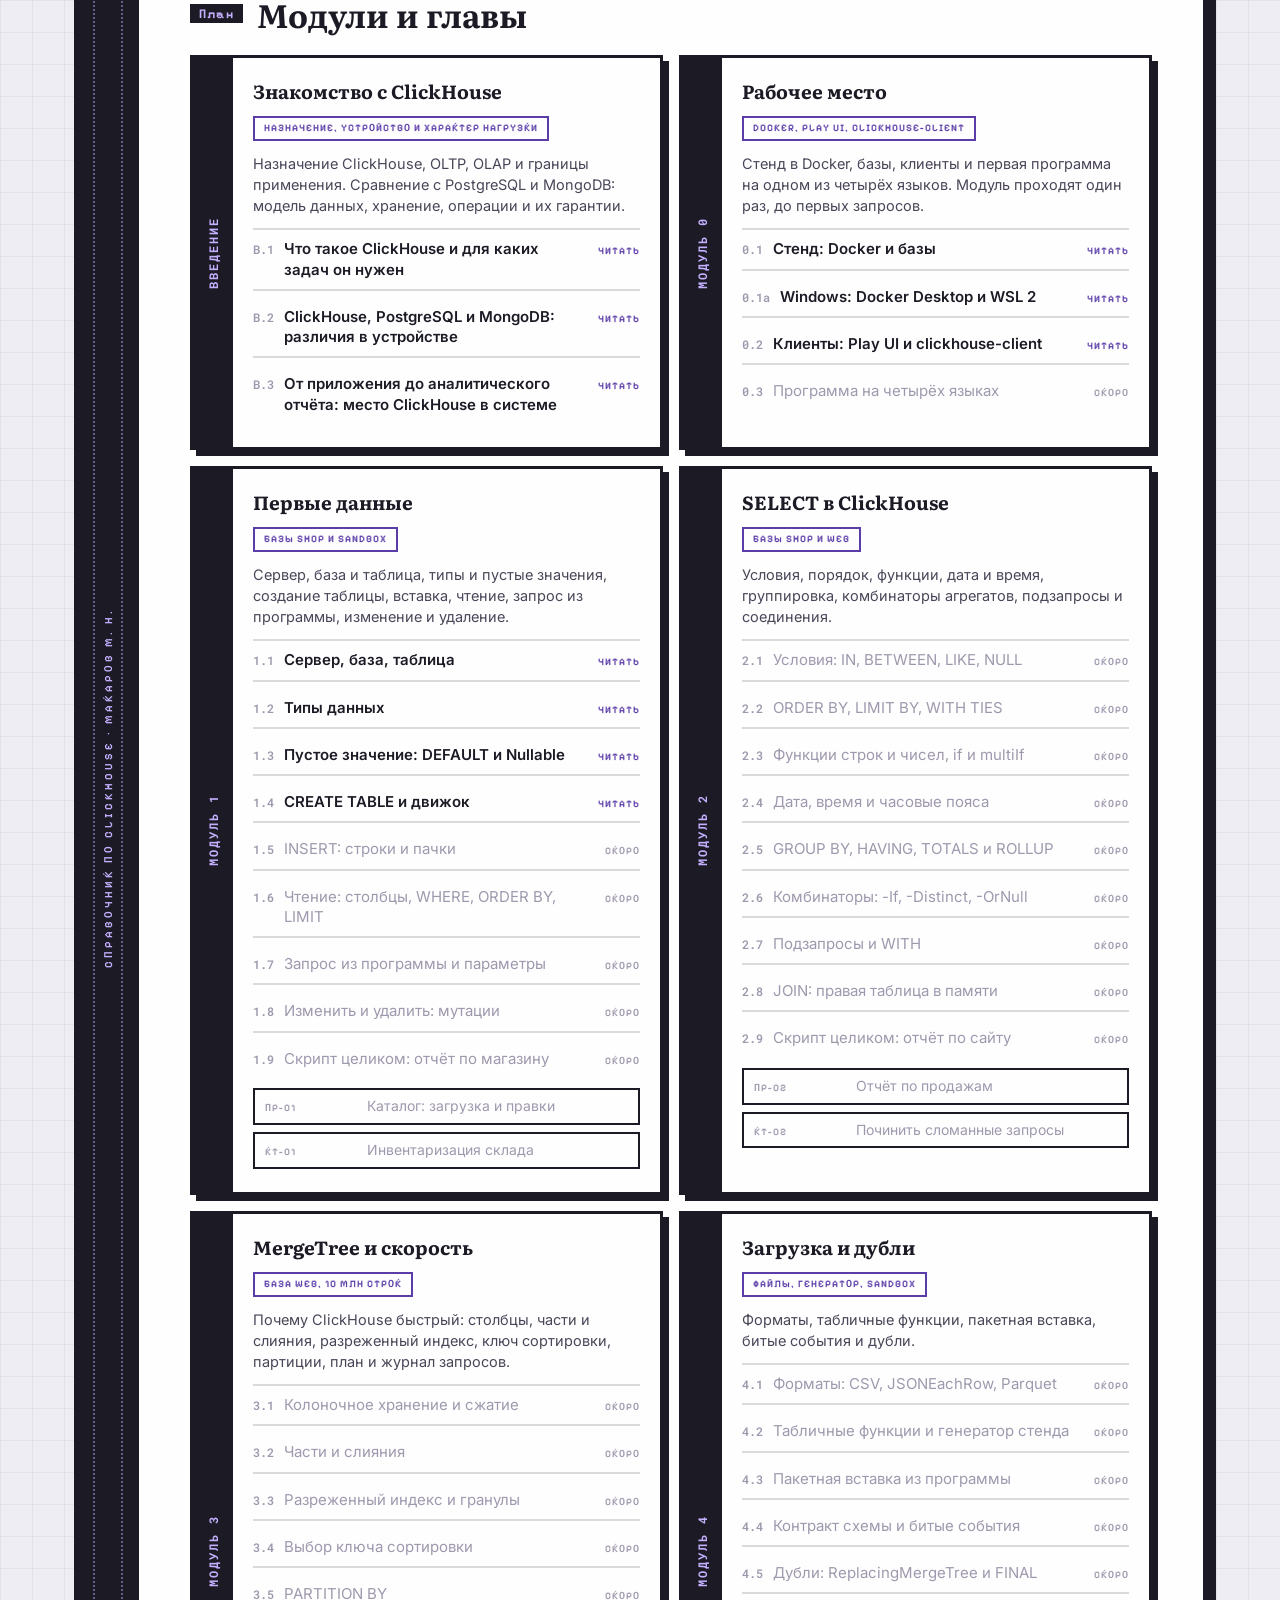
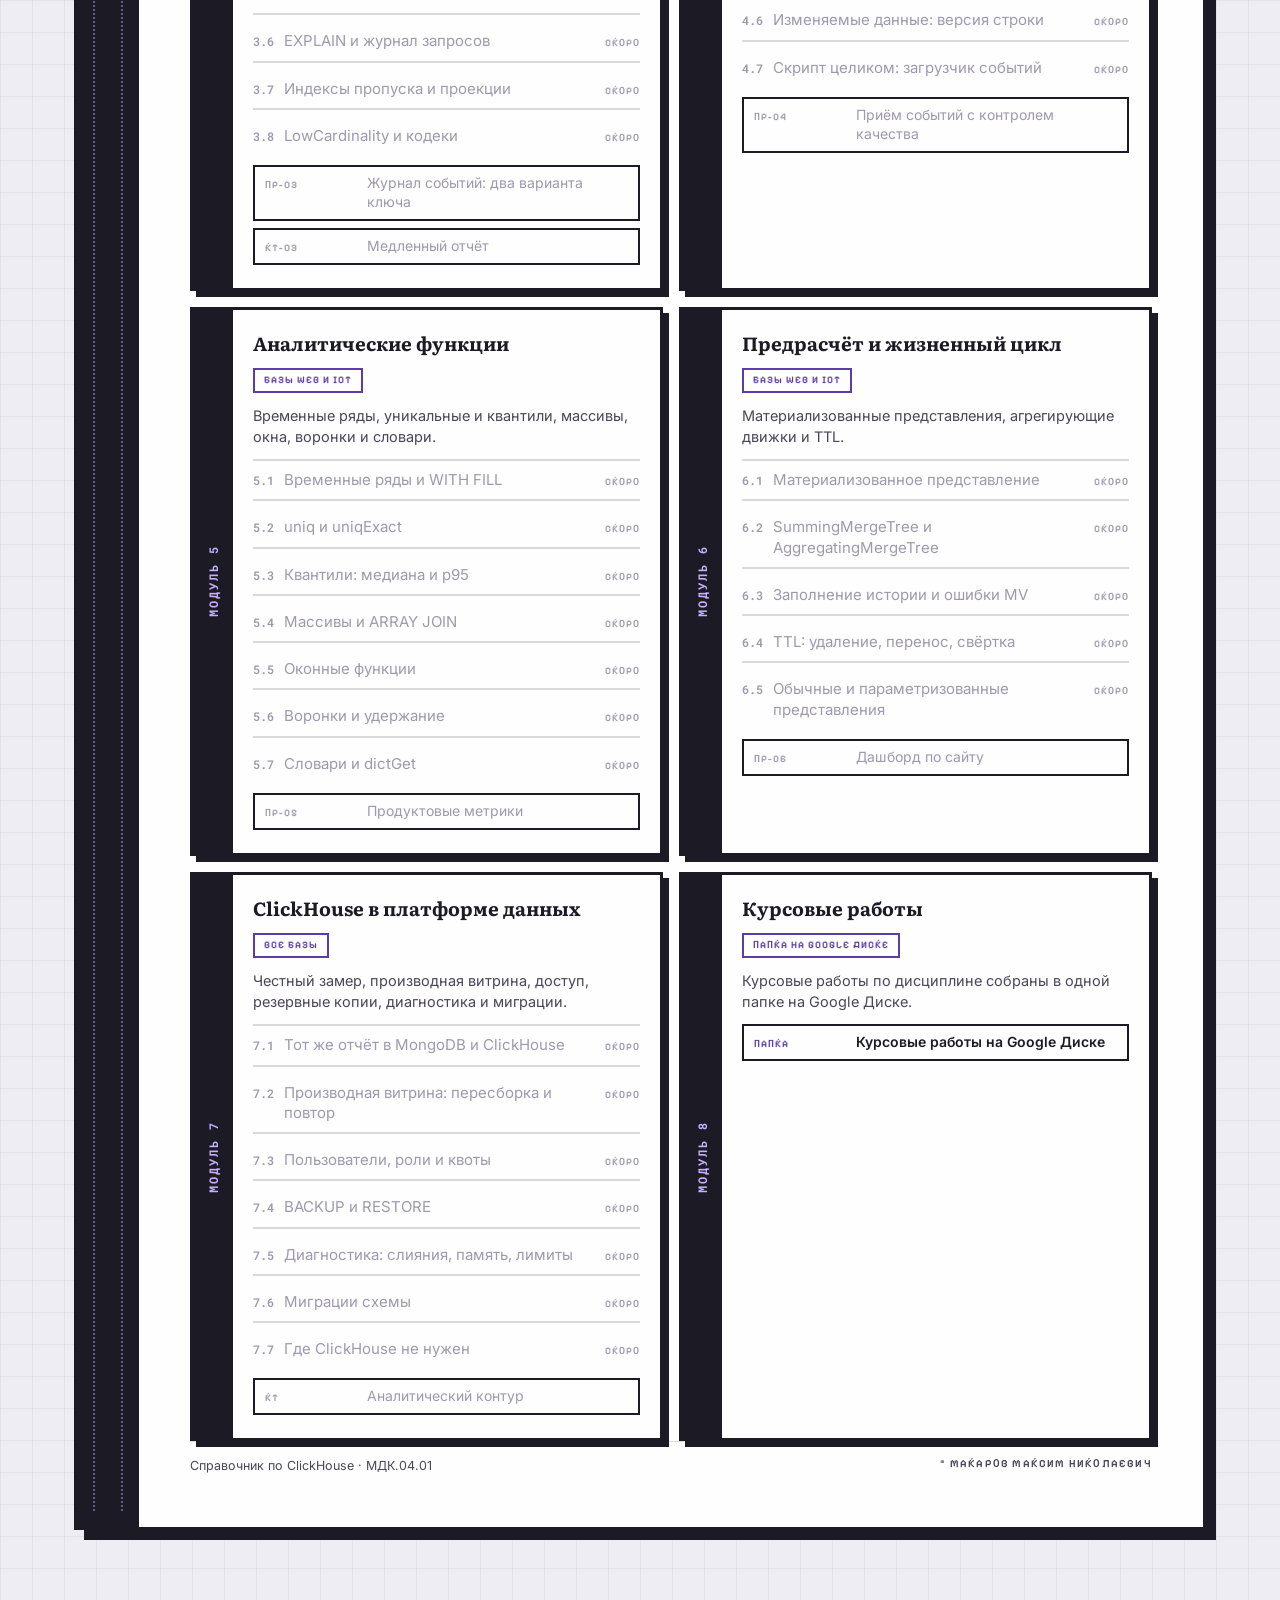
==== commit 30120505: "Add ClickHouse chapter 1.4" ====
--- a/index.html
+++ b/index.html
@@ -162,7 +162,7 @@
                 <li><a href="temy/11-server-baza-tablica/index.html"><b>1.1</b><span>Сервер, база, таблица</span><em>читать</em></a></li>
                 <li><a href="temy/12-tipy/index.html"><b>1.2</b><span>Типы данных</span><em>читать</em></a></li>
                 <li><a href="temy/13-pustoe-znachenie/index.html"><b>1.3</b><span>Пустое значение: DEFAULT и Nullable</span><em>читать</em></a></li>
-                <li><s><b>1.4</b><span>CREATE TABLE и движок</span><em>скоро</em></s></li>
+                <li><a href="temy/14-create-table/index.html"><b>1.4</b><span>CREATE TABLE и движок</span><em>читать</em></a></li>
                 <li><s><b>1.5</b><span>INSERT: строки и пачки</span><em>скоро</em></s></li>
                 <li><s><b>1.6</b><span>Чтение: столбцы, WHERE, ORDER BY, LIMIT</span><em>скоро</em></s></li>
                 <li><s><b>1.7</b><span>Запрос из программы и параметры</span><em>скоро</em></s></li>
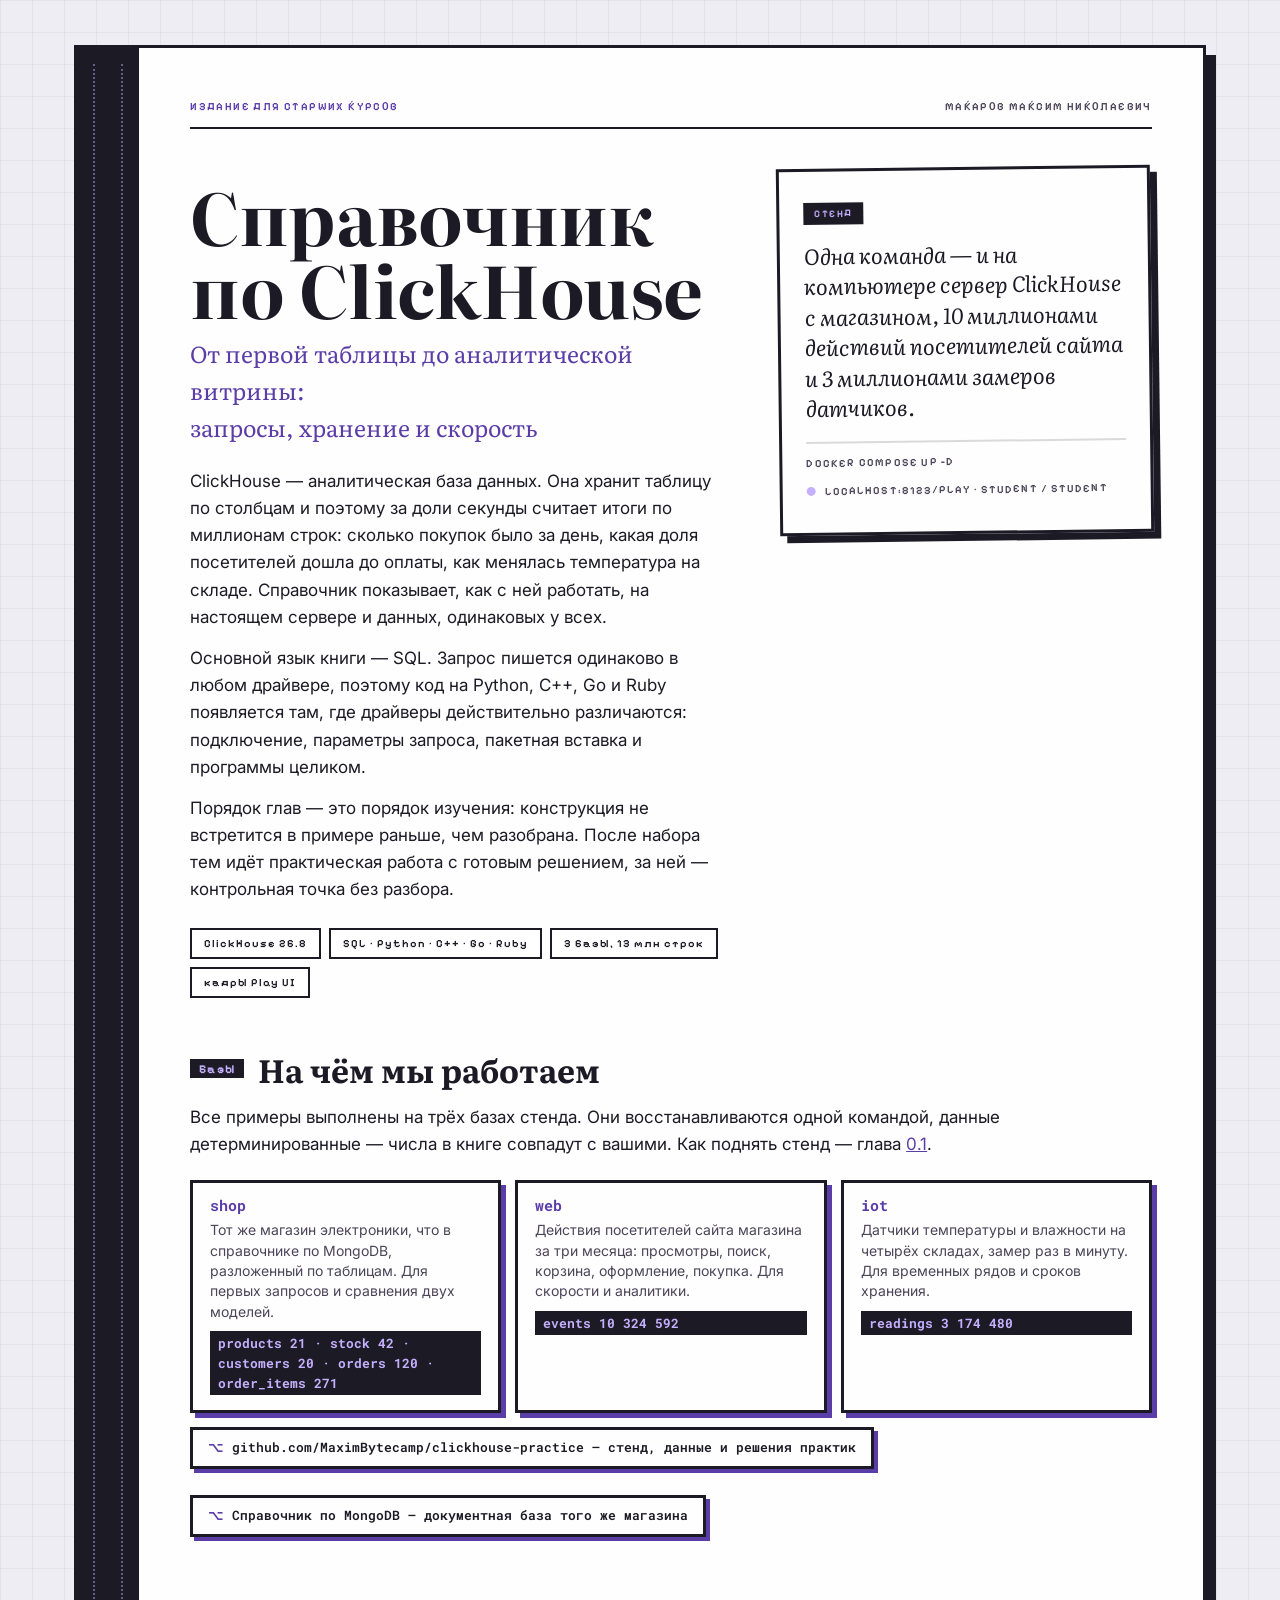
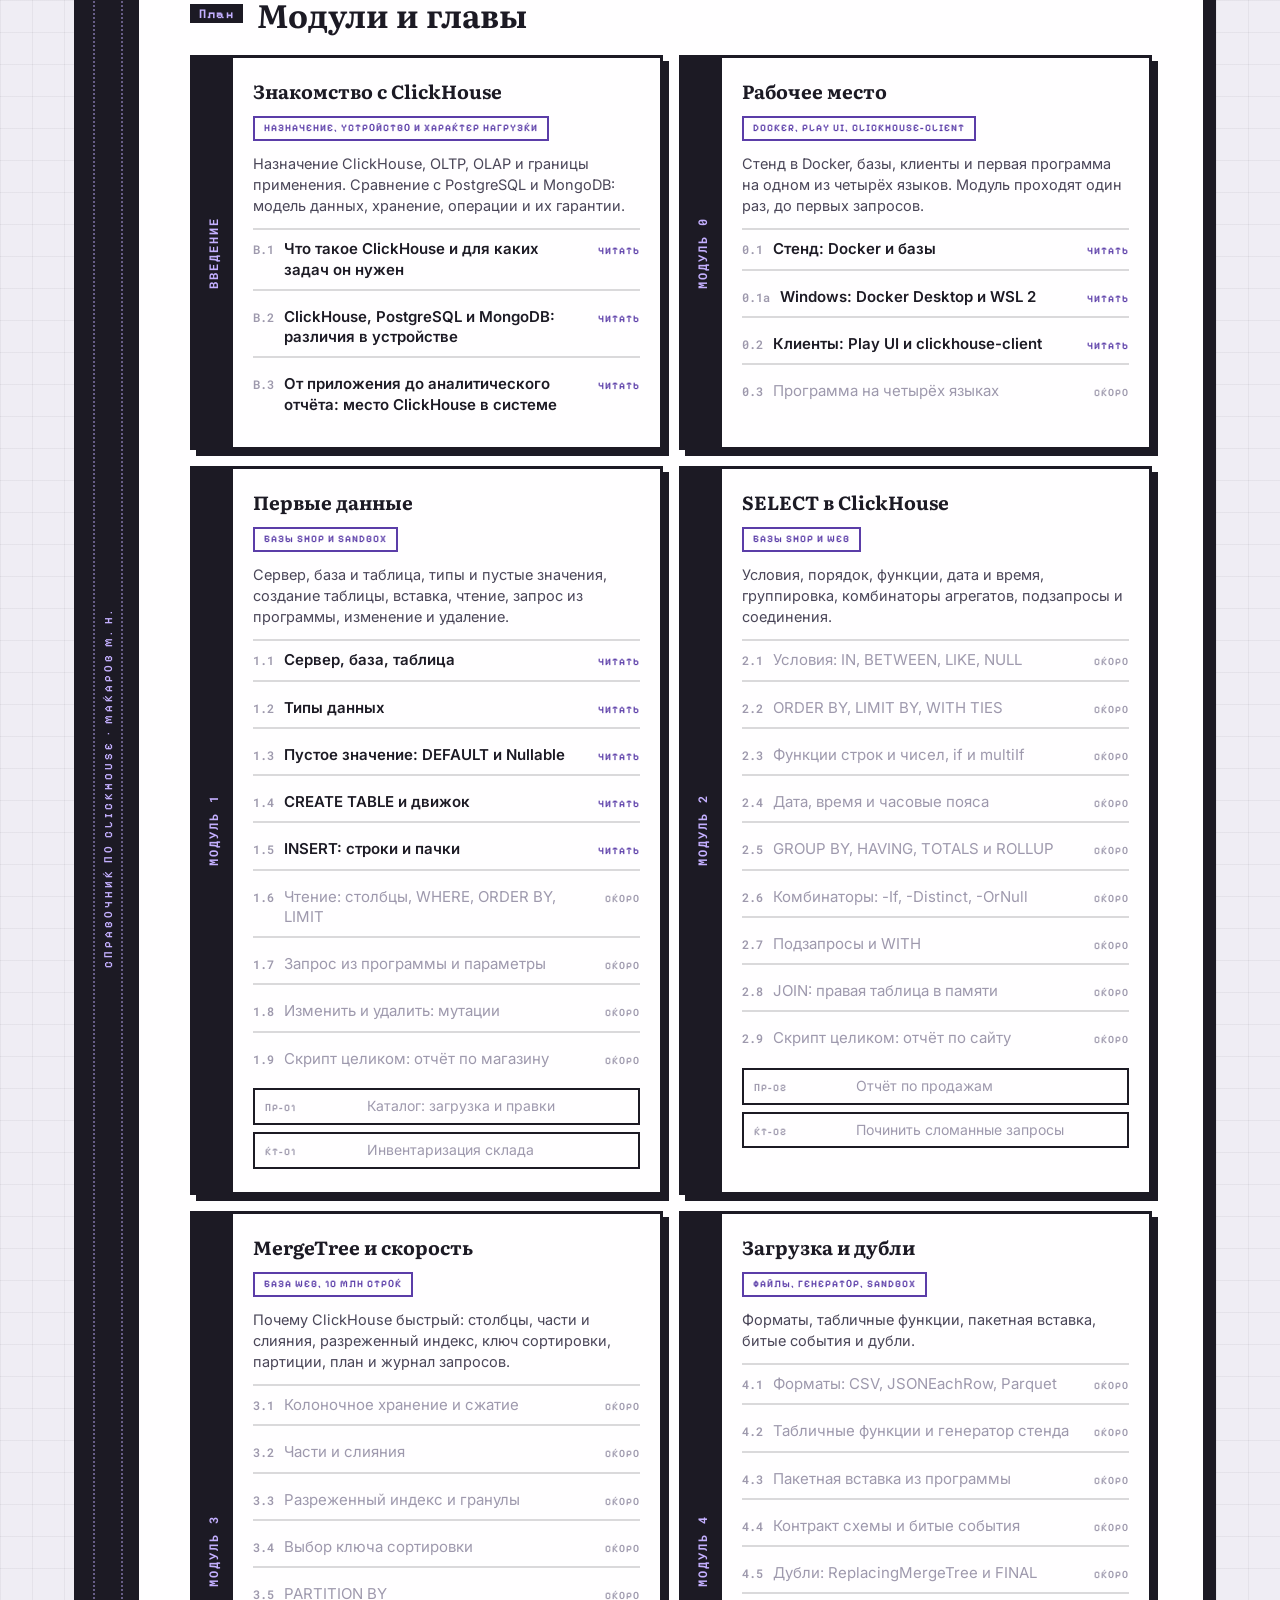
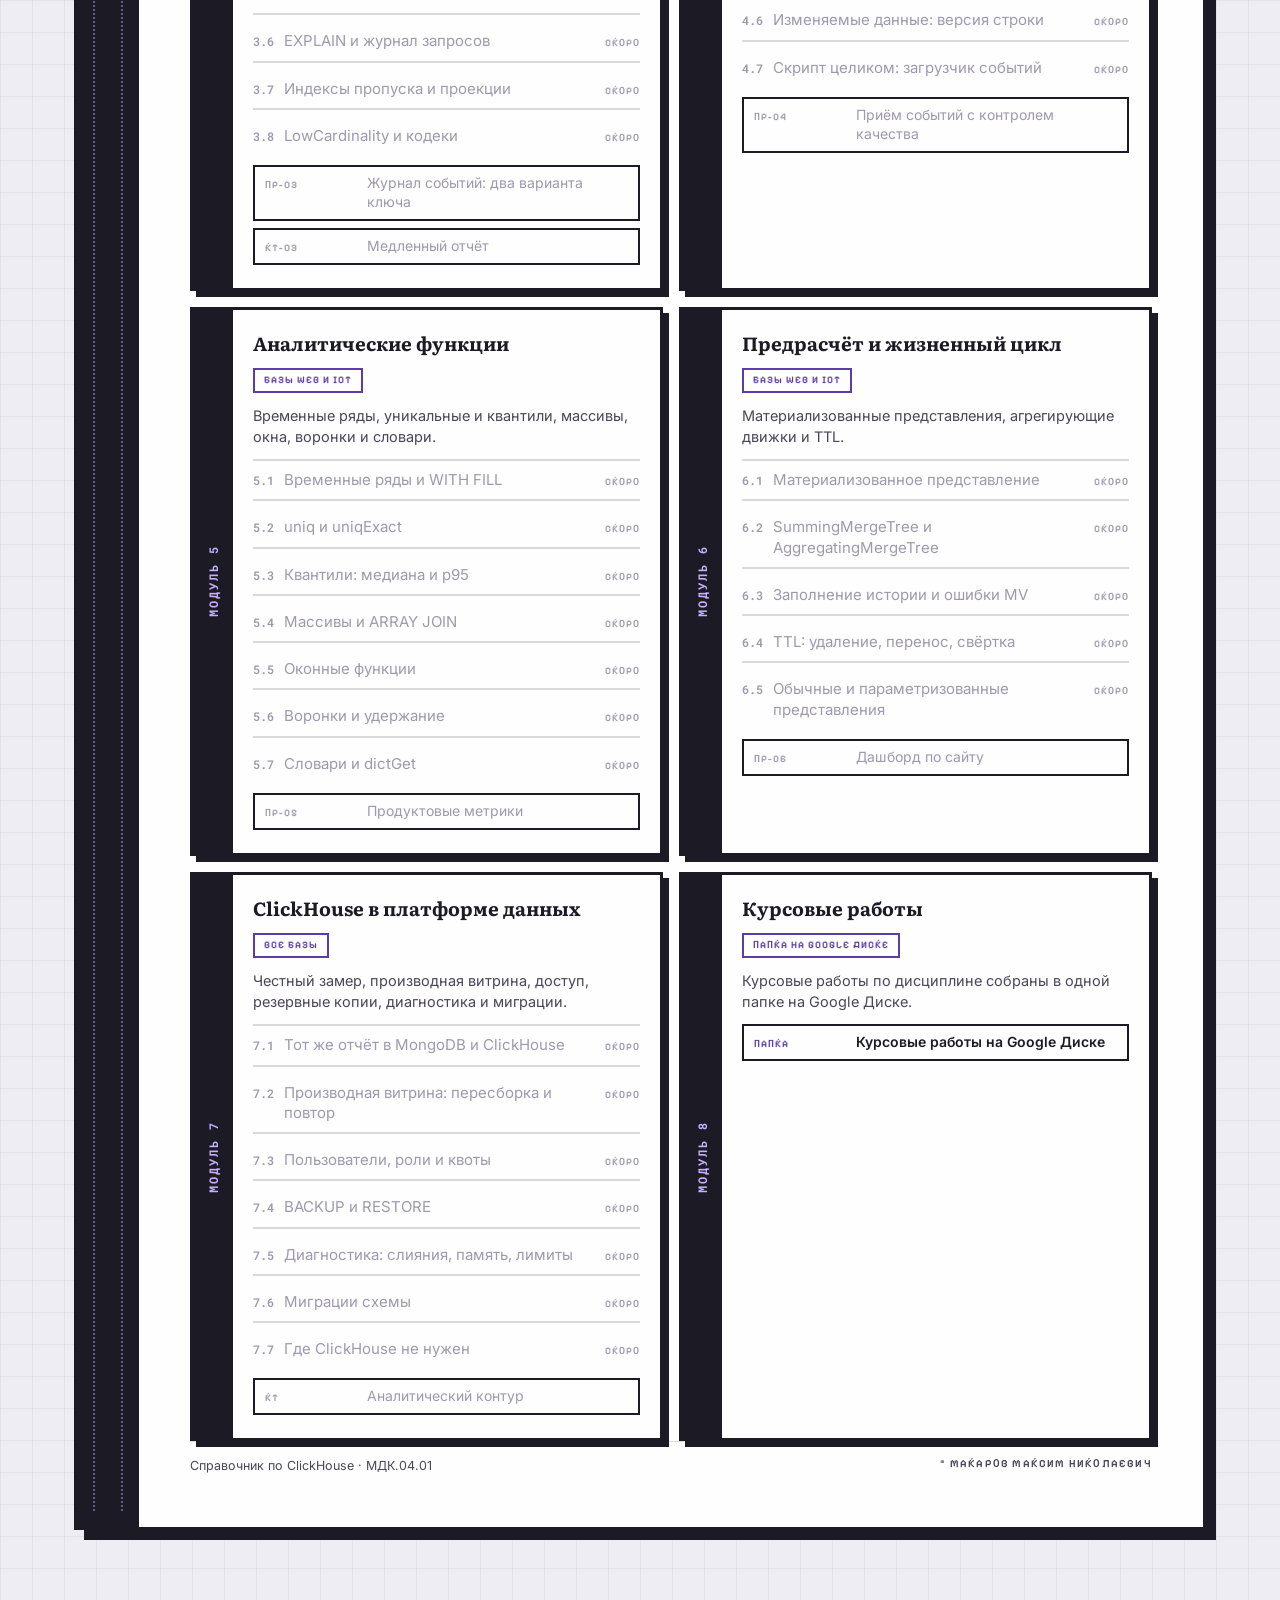
==== commit 79e3b21b: "Add ClickHouse chapter 1.5" ====
--- a/index.html
+++ b/index.html
@@ -163,7 +163,7 @@
                 <li><a href="temy/12-tipy/index.html"><b>1.2</b><span>Типы данных</span><em>читать</em></a></li>
                 <li><a href="temy/13-pustoe-znachenie/index.html"><b>1.3</b><span>Пустое значение: DEFAULT и Nullable</span><em>читать</em></a></li>
                 <li><a href="temy/14-create-table/index.html"><b>1.4</b><span>CREATE TABLE и движок</span><em>читать</em></a></li>
-                <li><s><b>1.5</b><span>INSERT: строки и пачки</span><em>скоро</em></s></li>
+                <li><a href="temy/15-insert/index.html"><b>1.5</b><span>INSERT: строки и пачки</span><em>читать</em></a></li>
                 <li><s><b>1.6</b><span>Чтение: столбцы, WHERE, ORDER BY, LIMIT</span><em>скоро</em></s></li>
                 <li><s><b>1.7</b><span>Запрос из программы и параметры</span><em>скоро</em></s></li>
                 <li><s><b>1.8</b><span>Изменить и удалить: мутации</span><em>скоро</em></s></li>
